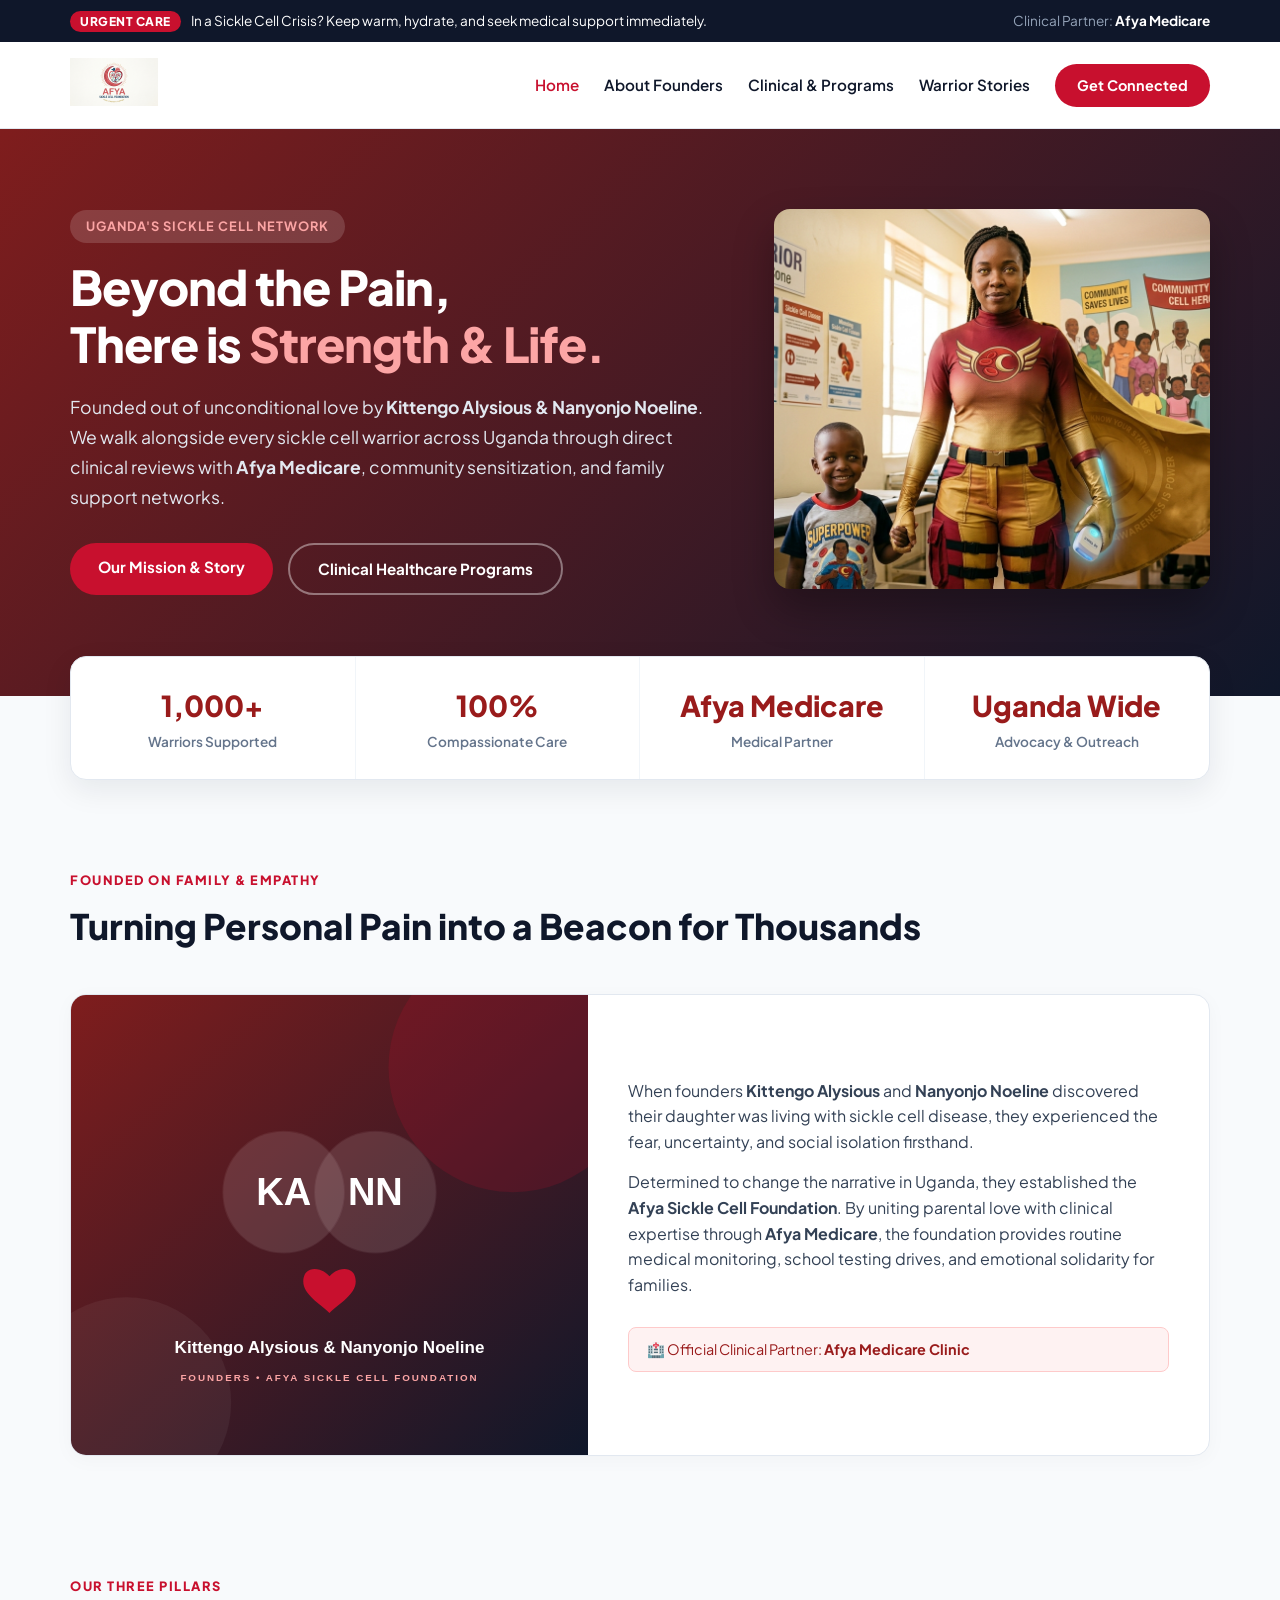
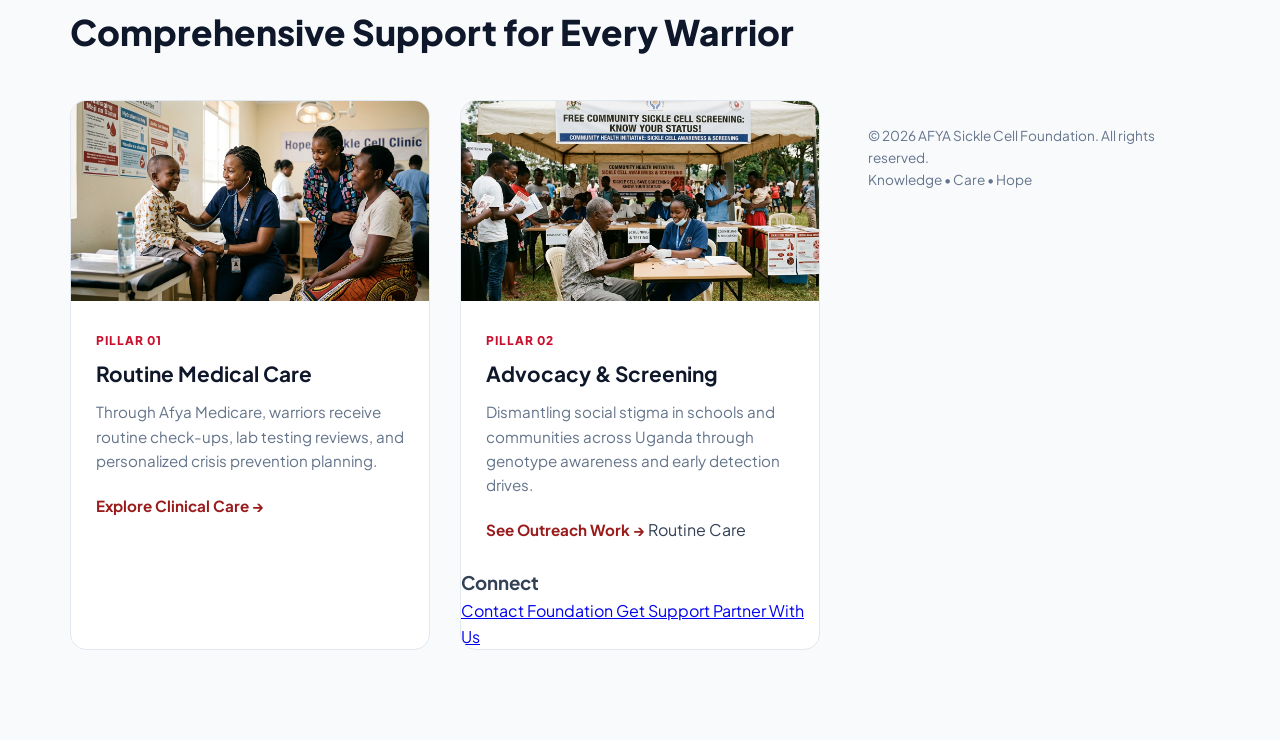
==== index.html @ 61df075f "Place images in areas without images (6ac68d25bc453249ffeb4763)" ====
<!DOCTYPE html>
<html lang="en">
<head>
    <meta charset="UTF-8">
    <meta name="viewport" content="width=device-width, initial-scale=1.0">
    <title>AFYA Sickle Cell Foundation | Hope, Strength & Clinical Care</title>
    
    <!-- Google Fonts -->
    <link rel="preconnect" href="https://fonts.googleapis.com">
    <link rel="preconnect" href="https://fonts.gstatic.com" crossorigin>
    <link href="https://fonts.googleapis.com/css2?family=Plus+Jakarta+Sans:wght@400;500;600;700;800&display=swap" rel="stylesheet">
    
    <style>
        /* ==========================================
           RESET & CORE STYLES
           ========================================== */
        *, *::before, *::after {
            margin: 0;
            padding: 0;
            box-sizing: border-box;
        }

        :root {
            --primary-red: #C8102E;
            --dark-red: #991B1B;
            --accent-light: #FEF2F2;
            --navy-dark: #0F172A;
            --slate-text: #334155;
            --slate-muted: #64748B;
            --bg-light: #F8FAFC;
            --border-color: #E2E8F0;
            --font-main: 'Plus Jakarta Sans', -apple-system, sans-serif;
        }

        body {
            font-family: var(--font-main);
            color: var(--slate-text);
            background-color: var(--bg-light);
            line-height: 1.6;
        }

        .container {
            width: 90%;
            max-width: 1140px;
            margin: 0 auto;
        }

        .text-center { text-align: center; }

        /* ==========================================
           TOP EMERGENCY BAR
           ========================================== */
        .top-bar {
            background-color: var(--navy-dark);
            color: #FFFFFF;
            padding: 10px 0;
            font-size: 0.85rem;
        }

        .top-bar-flex {
            display: flex;
            justify-content: space-between;
            align-items: center;
            flex-wrap: wrap;
            gap: 10px;
        }

        .emergency-badge {
            background-color: var(--primary-red);
            color: #FFFFFF;
            padding: 3px 10px;
            border-radius: 20px;
            font-weight: 800;
            font-size: 0.75rem;
            margin-right: 8px;
            letter-spacing: 0.5px;
        }

        .top-bar-partner {
            color: #94A3B8;
        }

        .top-bar-partner strong {
            color: #FFFFFF;
        }

        /* ==========================================
           HEADER NAVIGATION
           ========================================== */
        .site-header {
            background: #FFFFFF;
            border-bottom: 1px solid var(--border-color);
            padding: 16px 0;
            position: sticky;
            top: 0;
            z-index: 1000;
        }

        .header-flex {
            display: flex;
            justify-content: space-between;
            align-items: center;
        }

        .logo-img {
            max-height: 48px;
            width: auto;
        }

        .main-nav {
            display: flex;
            align-items: center;
            gap: 25px;
        }

        .nav-item {
            text-decoration: none;
            color: var(--navy-dark);
            font-weight: 600;
            font-size: 0.95rem;
            transition: color 0.2s ease;
        }

        .nav-item:hover, .nav-item.active {
            color: var(--primary-red);
        }

        .btn-nav {
            background: var(--primary-red);
            color: #FFFFFF !important;
            padding: 10px 22px;
            border-radius: 25px;
            text-decoration: none;
            font-weight: 700;
            font-size: 0.9rem;
            transition: transform 0.2s ease, background 0.2s ease;
        }

        .btn-nav:hover {
            background: var(--dark-red);
            transform: translateY(-2px);
        }

        /* ==========================================
           HERO SECTION
           ========================================== */
        .hero-section {
            background: linear-gradient(135deg, #7F1D1D 0%, #0F172A 100%);
            color: #FFFFFF;
            padding: 80px 0 100px;
        }

        .hero-grid {
            display: grid;
            grid-template-columns: 1.2fr 0.8fr;
            gap: 50px;
            align-items: center;
        }

        .hero-tag {
            display: inline-block;
            background: rgba(255, 255, 255, 0.15);
            color: #FCA5A5;
            padding: 6px 16px;
            border-radius: 20px;
            font-size: 0.8rem;
            font-weight: 700;
            letter-spacing: 1px;
            text-transform: uppercase;
            margin-bottom: 15px;
        }

        .hero-content h1 {
            font-size: 3rem;
            font-weight: 800;
            line-height: 1.2;
            margin-bottom: 20px;
            letter-spacing: -1px;
        }

        .hero-content h1 span {
            color: #FCA5A5;
        }

        .hero-lead {
            font-size: 1.1rem;
            color: #E2E8F0;
            margin-bottom: 30px;
            line-height: 1.7;
        }

        .hero-actions {
            display: flex;
            gap: 15px;
            flex-wrap: wrap;
        }

        .hero-img {
            width: 100%;
            border-radius: 16px;
            box-shadow: 0 20px 40px rgba(0,0,0,0.3);
            object-fit: cover;
            height: 380px;
            background-color: var(--navy-dark);
        }

        /* BUTTONS */
        .btn {
            padding: 12px 28px;
            border-radius: 30px;
            font-weight: 700;
            font-size: 0.95rem;
            text-decoration: none;
            display: inline-block;
            transition: all 0.2s ease;
        }

        .btn-primary {
            background-color: var(--primary-red);
            color: #FFFFFF;
        }

        .btn-primary:hover {
            background-color: var(--dark-red);
            transform: translateY(-2px);
        }

        .btn-outline-light {
            border: 2px solid rgba(255,255,255,0.4);
            color: #FFFFFF;
        }

        .btn-outline-light:hover {
            background: rgba(255,255,255,0.1);
            border-color: #FFFFFF;
        }

        /* ==========================================
           STATS SECTION
           ========================================== */
        .stats-section {
            margin-top: -40px;
            position: relative;
            z-index: 10;
        }

        .stats-grid {
            display: grid;
            grid-template-columns: repeat(auto-fit, minmax(220px, 1fr));
            background: #FFFFFF;
            border-radius: 16px;
            box-shadow: 0 10px 30px rgba(15, 23, 42, 0.08);
            border: 1px solid var(--border-color);
            overflow: hidden;
        }

        .stat-card {
            padding: 25px 20px;
            text-align: center;
            border-right: 1px solid #F1F5F9;
        }

        .stat-card:last-child {
            border-right: none;
        }

        .stat-number {
            display: block;
            font-size: 1.8rem;
            font-weight: 800;
            color: var(--dark-red);
        }

        .stat-label {
            font-size: 0.85rem;
            color: var(--slate-muted);
            font-weight: 600;
        }

        /* ==========================================
           FOUNDERS SECTION
           ========================================== */
        .founders-section {
            padding: 90px 0 60px;
        }

        .sub-tag {
            color: var(--primary-red);
            font-size: 0.8rem;
            font-weight: 800;
            letter-spacing: 1.5px;
            text-transform: uppercase;
            display: block;
            margin-bottom: 8px;
        }

        .section-title-wrap h2 {
            font-size: 2.2rem;
            color: var(--navy-dark);
            font-weight: 800;
            margin-bottom: 40px;
        }

        .founders-card {
            background-color: #FFFFFF;
            border: 1px solid var(--border-color);
            border-radius: 16px;
            display: grid;
            grid-template-columns: 1fr 1.2fr;
            overflow: hidden;
            box-shadow: 0 4px 20px rgba(0,0,0,0.03);
        }

        .founders-img {
            width: 100%;
            height: 100%;
            object-fit: cover;
            min-height: 300px;
            background-color: #E2E8F0;
        }

        .founders-text-wrap {
            padding: 40px;
            display: flex;
            flex-direction: column;
            justify-content: center;
        }

        .founders-text-wrap p {
            margin-bottom: 15px;
            color: var(--slate-text);
            font-size: 1rem;
        }

        .clinical-partner-pill {
            margin-top: 15px;
            background-color: var(--accent-light);
            border: 1px solid #FECACA;
            color: var(--dark-red);
            padding: 10px 18px;
            border-radius: 8px;
            font-size: 0.9rem;
            display: inline-block;
        }

        /* ==========================================
           PILLARS SECTION
           ========================================== */
        .pillars-section {
            padding: 60px 0 90px;
        }

        .pillars-grid {
            display: grid;
            grid-template-columns: repeat(auto-fit, minmax(280px, 1fr));
            gap: 30px;
        }

        .pillar-card {
            background: #FFFFFF;
            border: 1px solid var(--border-color);
            border-radius: 16px;
            overflow: hidden;
            transition: transform 0.2s ease, box-shadow 0.2s ease;
        }

        .pillar-card:hover {
            transform: translateY(-5px);
            box-shadow: 0 12px 30px rgba(0,0,0,0.08);
        }

        .card-img-container {
            height: 200px;
            overflow: hidden;
            background-color: #E2E8F0;
        }

        .card-img {
            width: 100%;
            height: 100%;
            object-fit: cover;
        }

        .card-body {
            padding: 25px;
        }

        .pillar-num {
            font-size: 0.75rem;
            font-weight: 800;
            color: var(--primary-red);
            letter-spacing: 1px;
        }

        .card-body h3 {
            font-size: 1.3rem;
            color: var(--navy-dark);
            margin: 5px 0 10px;
        }

        .card-body p {
            color: var(--slate-muted);
            font-size: 0.95rem;
            margin-bottom: 20px;
        }

        .card-link {
            color: var(--dark-red);
            font-weight: 700;
            text-decoration: none;
            font-size: 0.95rem;
        }

        /* ==========================================
           QUOTE BANNER
           ========================================== */
        .quote-banner-section {
            padding-bottom: 80px;
        }

        .quote-card {
            background: var(--navy-dark);
            color: #FFFFFF;
            padding: 50px 40px;
            border-radius: 16px;
            text-align: center;
        }

        .quote-card h2 {
            font-size: 1.8rem;
            font-weight: 700;
            line-height: 1.4;
            max-width: 800px;
            margin: 0 auto 15px;
        }

        .quote-card p {
            color: #FCA5A5;
            font-weight: 600;
        }

        /* ==========================================
           FOOTER
           ========================================== */
        .site-footer {
            background-color: #0B1120;
            color: #94A3B8;
            padding: 60px 0 30px;
        }

        .footer-grid {
            display: grid;
            grid-template-columns: 2fr 1fr 1fr;
            gap: 40px;
            padding-bottom: 40px;
            border-bottom: 1px solid #1E293B;
        }

        .footer-logo {
            max-height: 45px;
            margin-bottom: 15px;
        }

        .footer-brand h3 {
            color: #FFFFFF;
            font-size: 1.1rem;
            margin-bottom: 10px;
        }

        .footer-brand p {
            font-size: 0.9rem;
            line-height: 1.6;
        }

        .footer-col h4 {
            color: #FFFFFF;
            font-size: 1rem;
            margin-bottom: 15px;
        }

        .footer-links {
            list-style: none;
        }

        .footer-links li {
            margin-bottom: 10px;
        }

        .footer-links a {
            color: #94A3B8;
            text-decoration: none;
            font-size: 0.9rem;
            transition: color 0.2s ease;
        }

        .footer-links a:hover {
            color: #FFFFFF;
        }

        .partner-desc {
            font-size: 0.9rem;
            line-height: 1.6;
        }

        .footer-bottom {
            padding-top: 25px;
            font-size: 0.85rem;
            color: #64748B;
        }

        /* RESPONSIVE BREAKPOINTS */
        @media (max-width: 900px) {
            .hero-grid, .founders-card, .footer-grid {
                grid-template-columns: 1fr;
            }
            .hero-content h1 {
                font-size: 2.2rem;
            }
        }
    </style>
</head>
<body>

    <!-- Emergency Top Bar -->
    <div class="top-bar">
        <div class="container top-bar-flex">
            <div class="emergency-info">
                <span class="emergency-badge">URGENT CARE</span>
                <span>In a Sickle Cell Crisis? Keep warm, hydrate, and seek medical support immediately.</span>
            </div>
            <div class="top-bar-partner">
                <span>Clinical Partner: <strong>Afya Medicare</strong></span>
            </div>
        </div>
    </div>

    <!-- Navigation Header -->
    <header class="site-header">
        <div class="container header-flex">
            <a href="index.html" class="brand-logo">
                <img src="assets/logo.png" alt="AFYA Sickle Cell Foundation Logo" class="logo-img">
            </a>
            
            <nav class="main-nav">
                <a href="index.html" class="nav-item active">Home</a>
                <a href="about.html" class="nav-item">About Founders</a>
                <a href="programs.html" class="nav-item">Clinical & Programs</a>
                <a href="stories.html" class="nav-item">Warrior Stories</a>
                <a href="contact.html" class="btn-nav">Get Connected</a>
            </nav>
        </div>
    </header>

    <!-- Hero Section -->
    <section class="hero-section">
        <div class="container hero-grid">
            <div class="hero-content">
                <span class="hero-tag">Uganda's Sickle Cell Network</span>
                <h1>Beyond the Pain,<br>There is <span>Strength & Life.</span></h1>
                <p class="hero-lead">
                    Founded out of unconditional love by <strong>Kittengo Alysious & Nanyonjo Noeline</strong>. We walk alongside every sickle cell warrior across Uganda through direct clinical reviews with <strong>Afya Medicare</strong>, community sensitization, and family support networks.
                </p>
                <div class="hero-actions">
                    <a href="about.html" class="btn btn-primary">Our Mission & Story</a>
                    <a href="programs.html" class="btn btn-outline-light">Clinical Healthcare Programs</a>
                </div>
            </div>
            <div class="hero-media">
                <img src="assets/hero-warrior.jpg" alt="Sickle Cell Warrior" class="hero-img">
            </div>
        </div>
    </section>

    <!-- Key Metrics Strip -->
    <section class="stats-section">
        <div class="container">
            <div class="stats-grid">
                <div class="stat-card">
                    <span class="stat-number">1,000+</span>
                    <span class="stat-label">Warriors Supported</span>
                </div>
                <div class="stat-card">
                    <span class="stat-number">100%</span>
                    <span class="stat-label">Compassionate Care</span>
                </div>
                <div class="stat-card">
                    <span class="stat-number">Afya Medicare</span>
                    <span class="stat-label">Medical Partner</span>
                </div>
                <div class="stat-card">
                    <span class="stat-number">Uganda Wide</span>
                    <span class="stat-label">Advocacy & Outreach</span>
                </div>
            </div>
        </div>
    </section>

    <!-- Founders & Healthcare Section -->
    <section class="founders-section">
        <div class="container">
            <div class="section-title-wrap">
                <span class="sub-tag">FOUNDED ON FAMILY & EMPATHY</span>
                <h2>Turning Personal Pain into a Beacon for Thousands</h2>
            </div>

            <div class="founders-card">
                <div class="founders-img-wrap">
                    <img src="assets/founders-placeholder.svg" alt="Kittengo Alysious and Nanyonjo Noeline" class="founders-img">
                </div>
                <div class="founders-text-wrap">
                    <p>When founders <strong>Kittengo Alysious</strong> and <strong>Nanyonjo Noeline</strong> discovered their daughter was living with sickle cell disease, they experienced the fear, uncertainty, and social isolation firsthand.</p>
                    <p>Determined to change the narrative in Uganda, they established the <strong>Afya Sickle Cell Foundation</strong>. By uniting parental love with clinical expertise through <strong>Afya Medicare</strong>, the foundation provides routine medical monitoring, school testing drives, and emotional solidarity for families.</p>
                    <div class="clinical-partner-pill">
                        🏥 Official Clinical Partner: <strong>Afya Medicare Clinic</strong>
                    </div>
                </div>
            </div>
        </div>
    </section>

    <!-- Three Pillars Section -->
    <section class="pillars-section">
        <div class="container">
            <div class="section-title-wrap">
                <span class="sub-tag">OUR THREE PILLARS</span>
                <h2>Comprehensive Support for Every Warrior</h2>
            </div>

            <div class="pillars-grid">
                <!-- Pillar 01 -->
                <div class="pillar-card">
                    <div class="card-img-container">
                        <img src="assets/clinical-care.jpg" alt="Clinical Consultations" class="card-img">
                    </div>
                    <div class="card-body">
                        <span class="pillar-num">PILLAR 01</span>
                        <h3>Routine Medical Care</h3>
                        <p>Through Afya Medicare, warriors receive routine check-ups, lab testing reviews, and personalized crisis prevention planning.</p>
                        <a href="programs.html" class="card-link">Explore Clinical Care &rarr;</a>
                    </div>
                </div>

                <!-- Pillar 02 -->
                <div class="pillar-card">
                    <div class="card-img-container">
                        <img src="assets/community-outreach.jpg" alt="Community Screening" class="card-img">
                    </div>
                    <div class="card-body">
                        <span class="pillar-num">PILLAR 02</span>
                        <h3>Advocacy & Screening</h3>
                        <p>Dismantling social stigma in schools and communities across Uganda through genotype awareness and early detection drives.</p>
                        <a href="programs.html" class="card-link">See Outreach Work &rarr;</a>
                    </dhref="education/routine-care.html">
                Routine Care
            </a>

        </div>


        <div class="footer-column">

            <h3>Connect</h3>

            <a href="contact.html">
                Contact Foundation
            </a>

            <a href="contact.html">
                Get Support
            </a>

            <a href="contact.html">
                Partner With Us
            </a>

        </div>

    </div>


    <div class="container footer-bottom">

        <p>
            © 2026 AFYA Sickle Cell Foundation.
            All rights reserved.
        </p>

        <p>
            Knowledge • Care • Hope
        </p>

    </div>

</footer>


<!-- Main JavaScript -->
<script src="js/main.js"></script>

</body>
      </html>
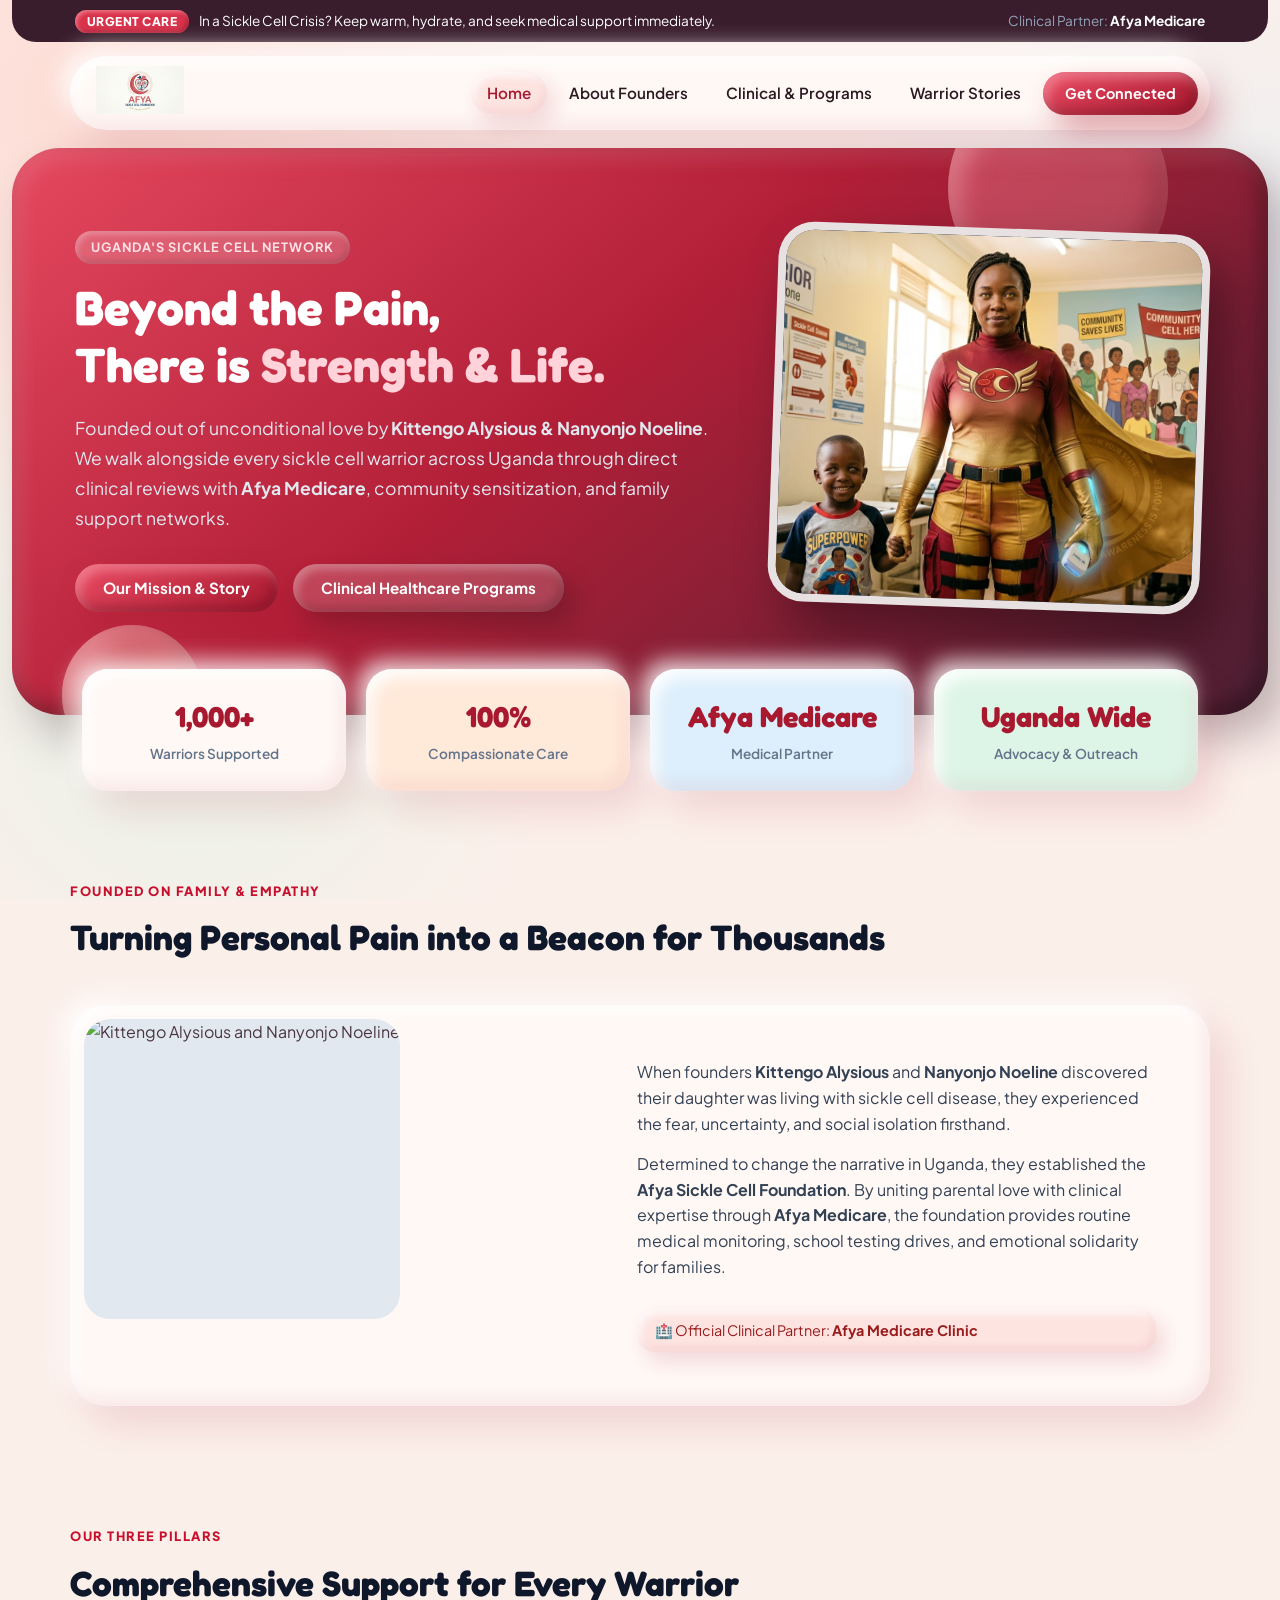
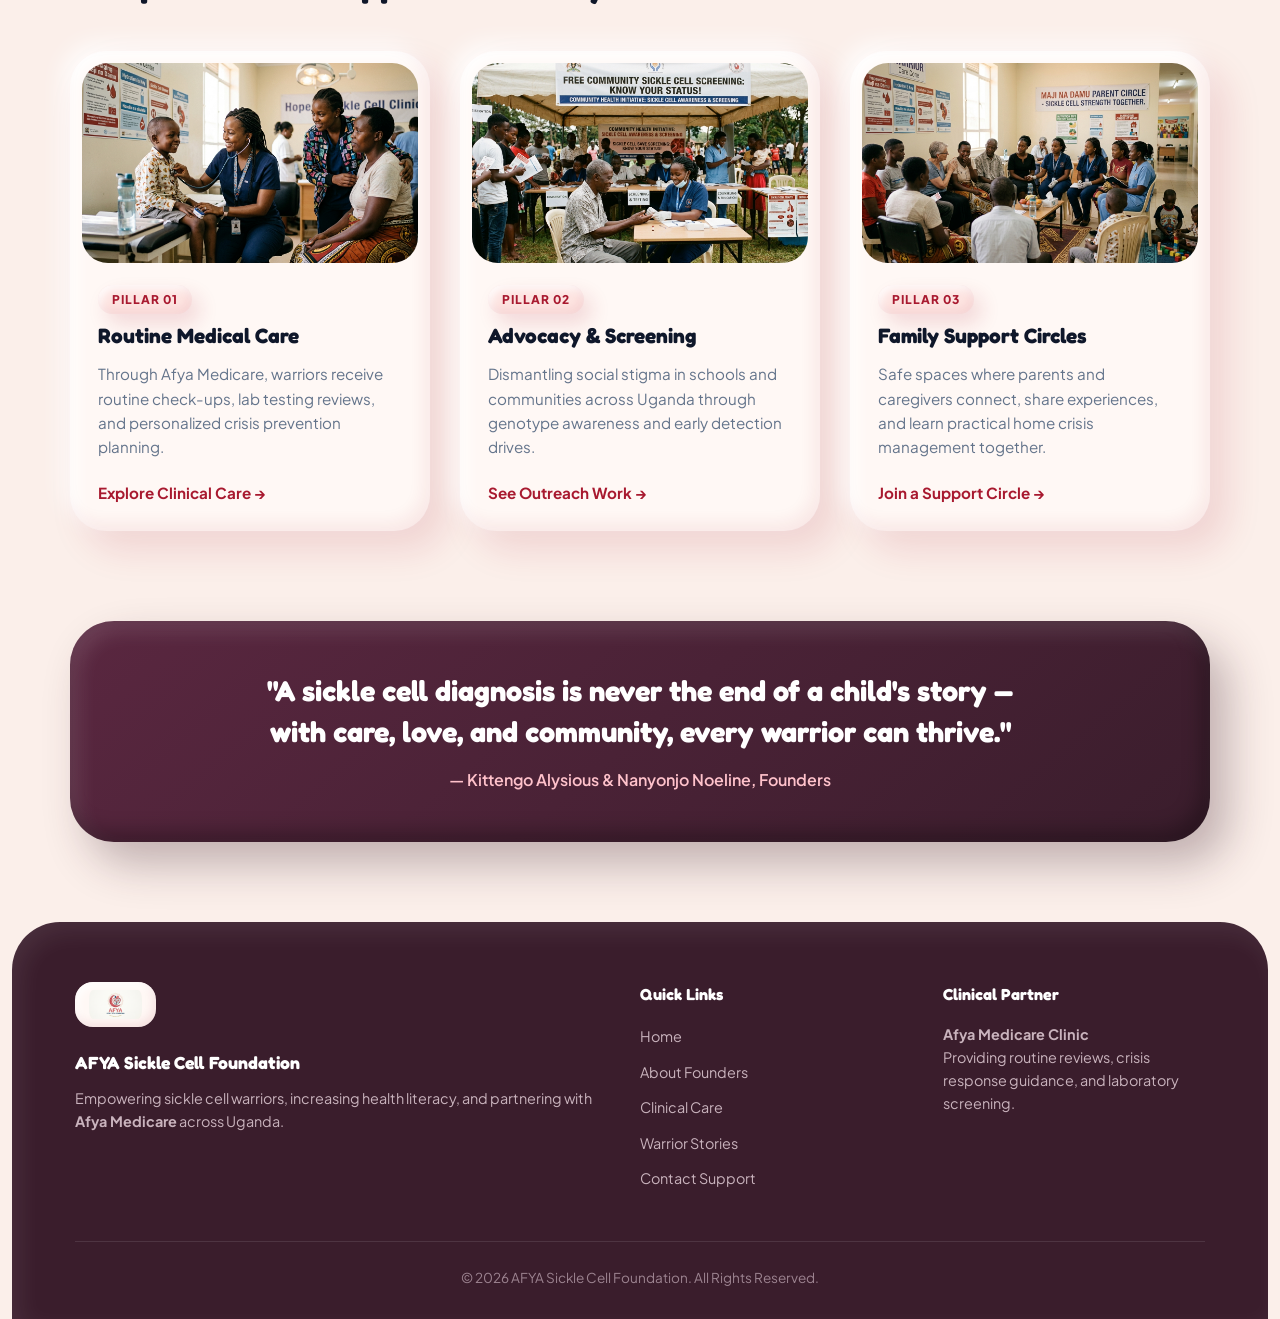
==== commit fd9d7f07: "Improve website UI to clamorohism (6ac68af5cebb1c11c4004fa7)" ====
--- a/index.html
+++ b/index.html
@@ -8,7 +8,7 @@
     <!-- Google Fonts -->
     <link rel="preconnect" href="https://fonts.googleapis.com">
     <link rel="preconnect" href="https://fonts.gstatic.com" crossorigin>
-    <link href="https://fonts.googleapis.com/css2?family=Plus+Jakarta+Sans:wght@400;500;600;700;800&display=swap" rel="stylesheet">
+    <link href="https://fonts.googleapis.com/css2?family=Fredoka:wght@500;600;700&family=Plus+Jakarta+Sans:wght@400;500;600;700;800&display=swap" rel="stylesheet">
     
     <style>
         /* ==========================================
@@ -518,6 +518,7 @@
             }
         }
     </style>
+    <link rel="stylesheet" href="clay.css">
 </head>
 <body>
 
@@ -605,7 +606,7 @@
 
             <div class="founders-card">
                 <div class="founders-img-wrap">
-                    <img src="assets/founders-placeholder.svg" alt="Kittengo Alysious and Nanyonjo Noeline" class="founders-img">
+                    <img src="assets/founders.jpg" alt="Kittengo Alysious and Nanyonjo Noeline" class="founders-img">
                 </div>
                 <div class="founders-text-wrap">
                     <p>When founders <strong>Kittengo Alysious</strong> and <strong>Nanyonjo Noeline</strong> discovered their daughter was living with sickle cell disease, they experienced the fear, uncertainty, and social isolation firsthand.</p>
@@ -650,52 +651,64 @@
                         <h3>Advocacy & Screening</h3>
                         <p>Dismantling social stigma in schools and communities across Uganda through genotype awareness and early detection drives.</p>
                         <a href="programs.html" class="card-link">See Outreach Work &rarr;</a>
-                    </dhref="education/routine-care.html">
-                Routine Care
-            </a>
-
+                    </div>
+                </div>
+
+                <!-- Pillar 03 -->
+                <div class="pillar-card">
+                    <div class="card-img-container">
+                        <img src="assets/parent-circle.jpg" alt="Parent Support Circle" class="card-img">
+                    </div>
+                    <div class="card-body">
+                        <span class="pillar-num">PILLAR 03</span>
+                        <h3>Family Support Circles</h3>
+                        <p>Safe spaces where parents and caregivers connect, share experiences, and learn practical home crisis management together.</p>
+                        <a href="programs.html" class="card-link">Join a Support Circle &rarr;</a>
+                    </div>
+                </div>
+            </div>
         </div>
-
-
-        <div class="footer-column">
-
-            <h3>Connect</h3>
-
-            <a href="contact.html">
-                Contact Foundation
-            </a>
-
-            <a href="contact.html">
-                Get Support
-            </a>
-
-            <a href="contact.html">
-                Partner With Us
-            </a>
-
+    </section>
+
+    <!-- Quote Banner -->
+    <section class="quote-banner-section">
+        <div class="container">
+            <div class="quote-card">
+                <h2>"A sickle cell diagnosis is never the end of a child's story — with care, love, and community, every warrior can thrive."</h2>
+                <p>— Kittengo Alysious & Nanyonjo Noeline, Founders</p>
+            </div>
         </div>
-
-    </div>
-
-
-    <div class="container footer-bottom">
-
-        <p>
-            © 2026 AFYA Sickle Cell Foundation.
-            All rights reserved.
-        </p>
-
-        <p>
-            Knowledge • Care • Hope
-        </p>
-
-    </div>
-
-</footer>
-
-
-<!-- Main JavaScript -->
-<script src="js/main.js"></script>
+    </section>
+
+    <!-- Footer -->
+    <footer class="site-footer">
+        <div class="container">
+            <div class="footer-grid">
+                <div class="footer-brand">
+                    <img src="assets/logo.png" alt="AFYA Logo" class="footer-logo">
+                    <h3>AFYA Sickle Cell Foundation</h3>
+                    <p>Empowering sickle cell warriors, increasing health literacy, and partnering with <strong>Afya Medicare</strong> across Uganda.</p>
+                </div>
+                <div class="footer-col">
+                    <h4>Quick Links</h4>
+                    <ul class="footer-links">
+                        <li><a href="index.html">Home</a></li>
+                        <li><a href="about.html">About Founders</a></li>
+                        <li><a href="programs.html">Clinical Care</a></li>
+                        <li><a href="stories.html">Warrior Stories</a></li>
+                        <li><a href="contact.html">Contact Support</a></li>
+                    </ul>
+                </div>
+                <div class="footer-col">
+                    <h4>Clinical Partner</h4>
+                    <p class="partner-desc"><strong>Afya Medicare Clinic</strong><br>Providing routine reviews, crisis response guidance, and laboratory screening.</p>
+                </div>
+            </div>
+            <div class="footer-bottom text-center">
+                <p>&copy; 2026 AFYA Sickle Cell Foundation. All Rights Reserved.</p>
+            </div>
+        </div>
+    </footer>
 
 </body>
-      </html>
+</html>
--- a/clay.css
+++ b/clay.css
@@ -0,0 +1,529 @@
+/* ==========================================
+   CLAYMORPHISM THEME
+   Soft, puffy, tactile surfaces layered over each page's base styles.
+   Loaded after the inline <style> block on every page.
+   ========================================== */
+:root {
+    --clay-bg: #FBEFEA;
+    --clay-surface: #FFF8F5;
+    --clay-surface-pink: #FDE4E1;
+    --clay-surface-peach: #FFE9D9;
+    --clay-surface-mint: #DDF5E6;
+    --clay-surface-sky: #DDEFFC;
+    --clay-red: #D9324B;
+    --clay-red-deep: #A8192F;
+    --clay-plum: #3A1D2C;
+    --clay-ink: #2B1A22;
+    --font-display: 'Fredoka', 'Plus Jakarta Sans', sans-serif;
+
+    --radius-lg: 36px;
+    --radius-md: 26px;
+    --radius-sm: 18px;
+
+    /* Light clay: outer drop shadow + inner highlight/shade for the puffy look */
+    --clay-shadow:
+        16px 18px 36px rgba(168, 25, 47, 0.13),
+        -8px -8px 22px rgba(255, 255, 255, 0.85),
+        inset -6px -8px 16px rgba(168, 25, 47, 0.07),
+        inset 6px 8px 16px rgba(255, 255, 255, 0.95);
+    --clay-shadow-hover:
+        22px 26px 48px rgba(168, 25, 47, 0.18),
+        -10px -10px 26px rgba(255, 255, 255, 0.9),
+        inset -6px -8px 16px rgba(168, 25, 47, 0.08),
+        inset 6px 8px 16px rgba(255, 255, 255, 0.95);
+    --clay-shadow-sm:
+        8px 10px 20px rgba(168, 25, 47, 0.14),
+        inset -3px -4px 8px rgba(168, 25, 47, 0.08),
+        inset 3px 4px 8px rgba(255, 255, 255, 0.9);
+
+    /* Coloured clay (red / dark slabs) */
+    --clay-shadow-red:
+        12px 16px 30px rgba(168, 25, 47, 0.35),
+        inset -5px -6px 12px rgba(90, 8, 22, 0.35),
+        inset 5px 6px 12px rgba(255, 170, 180, 0.55);
+    --clay-shadow-dark:
+        18px 22px 44px rgba(58, 29, 44, 0.3),
+        inset -8px -10px 20px rgba(0, 0, 0, 0.3),
+        inset 8px 10px 20px rgba(255, 255, 255, 0.12);
+
+    /* Pressed-in clay for inputs */
+    --clay-inset:
+        inset 6px 6px 12px rgba(168, 25, 47, 0.1),
+        inset -6px -6px 12px rgba(255, 255, 255, 0.95);
+}
+
+body {
+    background-color: var(--clay-bg);
+    background-image:
+        radial-gradient(circle at 8% 12%, rgba(255, 205, 195, 0.55) 0, transparent 32%),
+        radial-gradient(circle at 92% 38%, rgba(221, 239, 252, 0.7) 0, transparent 30%),
+        radial-gradient(circle at 15% 78%, rgba(221, 245, 230, 0.6) 0, transparent 28%);
+    background-attachment: fixed;
+    color: #4A3640;
+}
+
+h1, h2, h3, h4,
+.stat-number {
+    font-family: var(--font-display);
+    letter-spacing: 0 !important;
+}
+
+/* ==========================================
+   TOP BAR
+   ========================================== */
+.top-bar {
+    background: var(--clay-plum);
+    border-radius: 0 0 24px 24px;
+    margin: 0 12px;
+}
+
+.emergency-badge {
+    background: var(--clay-red);
+    box-shadow: inset 2px 2px 4px rgba(255, 170, 180, 0.6), inset -2px -2px 4px rgba(90, 8, 22, 0.4);
+    padding: 4px 12px;
+}
+
+/* ==========================================
+   HEADER — floating clay pill
+   ========================================== */
+.site-header {
+    background: transparent;
+    border-bottom: none;
+    padding: 14px 0;
+}
+
+.site-header .header-flex {
+    background: var(--clay-surface);
+    border-radius: 999px;
+    padding: 10px 12px 10px 26px;
+    box-shadow: var(--clay-shadow);
+    gap: 16px;
+}
+
+.main-nav {
+    gap: 6px;
+    flex-wrap: wrap;
+    justify-content: flex-end;
+}
+
+.nav-item {
+    color: var(--clay-ink);
+    padding: 9px 16px;
+    border-radius: 999px;
+    transition: background 0.2s ease, box-shadow 0.2s ease, color 0.2s ease;
+}
+
+.nav-item:hover,
+.nav-item.active {
+    color: var(--clay-red-deep);
+    background: var(--clay-surface-pink);
+    box-shadow: var(--clay-shadow-sm);
+}
+
+/* ==========================================
+   BUTTONS — puffy clay pills
+   ========================================== */
+.btn,
+.btn-nav,
+.btn-callout,
+.btn-submit,
+.whatsapp-btn {
+    border-radius: 999px !important;
+    border: none !important;
+    font-weight: 700;
+    transition: transform 0.2s ease, box-shadow 0.2s ease, filter 0.2s ease;
+}
+
+.btn-primary,
+.btn-nav,
+.btn-callout,
+.btn-submit {
+    background: linear-gradient(145deg, #E84A62, var(--clay-red-deep)) !important;
+    color: #FFFFFF !important;
+    box-shadow: var(--clay-shadow-red);
+}
+
+.whatsapp-btn {
+    background: linear-gradient(145deg, #3BD678, #17A34A) !important;
+    box-shadow:
+        10px 14px 26px rgba(23, 163, 74, 0.3),
+        inset -5px -6px 12px rgba(5, 80, 35, 0.3),
+        inset 5px 6px 12px rgba(190, 255, 215, 0.6);
+}
+
+.btn-outline-light {
+    background: rgba(255, 255, 255, 0.16);
+    color: #FFFFFF;
+    box-shadow:
+        10px 14px 26px rgba(0, 0, 0, 0.2),
+        inset -4px -5px 10px rgba(0, 0, 0, 0.18),
+        inset 4px 5px 10px rgba(255, 255, 255, 0.3);
+}
+
+.btn:hover,
+.btn-nav:hover,
+.btn-callout:hover,
+.btn-submit:hover,
+.whatsapp-btn:hover {
+    transform: translateY(-3px) scale(1.02);
+    filter: brightness(1.05);
+    opacity: 1;
+}
+
+.btn:active,
+.btn-nav:active,
+.btn-callout:active,
+.btn-submit:active,
+.whatsapp-btn:active {
+    transform: translateY(1px) scale(0.98);
+    box-shadow:
+        inset 6px 6px 12px rgba(0, 0, 0, 0.25),
+        inset -4px -4px 10px rgba(255, 255, 255, 0.2);
+}
+
+/* ==========================================
+   HEROES — rounded clay slabs
+   ========================================== */
+.hero-section,
+.page-hero {
+    background: linear-gradient(140deg, #E5485F 0%, #B11F37 45%, #4A1F33 100%);
+    margin: 4px 12px 0;
+    border-radius: 48px;
+    position: relative;
+    overflow: hidden;
+    box-shadow: var(--clay-shadow-dark);
+}
+
+/* Decorative clay blobs */
+.hero-section::before,
+.hero-section::after,
+.page-hero::before,
+.page-hero::after {
+    content: "";
+    position: absolute;
+    border-radius: 50%;
+    pointer-events: none;
+    box-shadow:
+        inset -10px -14px 26px rgba(90, 8, 22, 0.35),
+        inset 10px 14px 26px rgba(255, 190, 200, 0.5);
+}
+
+.hero-section::before,
+.page-hero::before {
+    width: 220px;
+    height: 220px;
+    top: -70px;
+    right: 8%;
+    background: rgba(255, 140, 155, 0.35);
+}
+
+.hero-section::after,
+.page-hero::after {
+    width: 140px;
+    height: 140px;
+    bottom: -50px;
+    left: 4%;
+    background: rgba(255, 200, 170, 0.28);
+}
+
+.hero-section > .container,
+.page-hero > .container {
+    position: relative;
+    z-index: 1;
+}
+
+.hero-tag {
+    background: rgba(255, 255, 255, 0.18);
+    color: #FFE1E5;
+    box-shadow: inset 2px 3px 6px rgba(255, 255, 255, 0.3), inset -2px -3px 6px rgba(0, 0, 0, 0.15);
+}
+
+.hero-content h1 span {
+    color: #FFD3D9;
+}
+
+.hero-img {
+    border-radius: var(--radius-lg);
+    border: 8px solid rgba(255, 248, 245, 0.9);
+    box-shadow:
+        20px 26px 50px rgba(0, 0, 0, 0.35),
+        inset 0 0 0 1px rgba(255, 255, 255, 0.4);
+    transform: rotate(2deg);
+    transition: transform 0.4s ease;
+}
+
+.hero-img:hover {
+    transform: rotate(0deg) scale(1.02);
+}
+
+/* ==========================================
+   STATS — individual clay tiles
+   ========================================== */
+.stats-section {
+    margin-top: -46px;
+}
+
+.stats-grid {
+    background: transparent;
+    border: none;
+    box-shadow: none;
+    overflow: visible;
+    gap: 20px;
+    padding: 0 12px;
+}
+
+.stat-card {
+    background: var(--clay-surface);
+    border-right: none;
+    border-radius: var(--radius-md);
+    box-shadow: var(--clay-shadow);
+}
+
+.stat-card:nth-child(2) { background: var(--clay-surface-peach); }
+.stat-card:nth-child(3) { background: var(--clay-surface-sky); }
+.stat-card:nth-child(4) { background: var(--clay-surface-mint); }
+
+.stat-number {
+    color: var(--clay-red-deep);
+    font-weight: 700;
+}
+
+/* ==========================================
+   CARDS — shared clay surface
+   ========================================== */
+.founders-card,
+.pillar-card,
+.hero-story-card,
+.program-card,
+.story-card,
+.contact-card,
+.location-box,
+.form-box {
+    background: var(--clay-surface) !important;
+    border: none !important;
+    border-radius: var(--radius-lg) !important;
+    box-shadow: var(--clay-shadow) !important;
+    transition: transform 0.3s ease, box-shadow 0.3s ease;
+}
+
+.pillar-card:hover,
+.program-card:hover,
+.story-card:hover,
+.contact-card:hover {
+    transform: translateY(-6px);
+    box-shadow: var(--clay-shadow-hover) !important;
+}
+
+/* Inset image "windows" inside cards */
+.founders-card,
+.hero-story-card,
+.program-card,
+.story-card {
+    padding: 14px;
+    gap: 14px;
+}
+
+.founders-img,
+.founders-img-wrap,
+.hero-story-img-wrap,
+.hero-story-img,
+.program-img-wrap,
+.program-img,
+.story-img-wrap,
+.story-img {
+    border-radius: 26px;
+    overflow: hidden;
+}
+
+.pillar-card {
+    padding: 12px;
+}
+
+.card-img-container {
+    border-radius: 26px;
+}
+
+.card-body {
+    padding: 22px 16px 14px;
+}
+
+.pillar-num,
+.pillar-badge {
+    display: inline-block;
+    background: var(--clay-surface-pink);
+    color: var(--clay-red-deep);
+    padding: 5px 14px;
+    border-radius: 999px;
+    box-shadow: var(--clay-shadow-sm);
+}
+
+.card-link,
+.contact-link {
+    color: var(--clay-red-deep);
+    transition: color 0.2s ease;
+}
+
+.card-link:hover,
+.contact-link:hover {
+    color: var(--clay-red);
+}
+
+/* Pills, badges, quotes */
+.clinical-partner-pill,
+.partner-pill,
+.hours-badge {
+    background: var(--clay-surface-pink) !important;
+    border: none !important;
+    border-radius: var(--radius-sm) !important;
+    box-shadow: var(--clay-shadow-sm);
+}
+
+.quote-box,
+.warrior-quote {
+    background: var(--clay-surface-pink) !important;
+    border-left: none !important;
+    border-radius: var(--radius-md) !important;
+    padding: 20px 24px !important;
+    box-shadow: var(--clay-shadow-sm);
+}
+
+.age-badge,
+.warrior-tag {
+    background: var(--clay-plum) !important;
+    border-radius: 999px !important;
+    box-shadow:
+        8px 10px 20px rgba(0, 0, 0, 0.25),
+        inset -3px -4px 8px rgba(0, 0, 0, 0.3),
+        inset 3px 4px 8px rgba(255, 255, 255, 0.18) !important;
+}
+
+.warrior-location {
+    border-bottom: 2px dashed #F6C9CF;
+}
+
+.feature-list li::before {
+    border-radius: 50%;
+}
+
+/* Contact icon bubbles */
+.icon-circle {
+    width: 72px;
+    height: 72px;
+    box-shadow: var(--clay-shadow-sm);
+}
+
+.icon-red { background: var(--clay-surface-pink); }
+.icon-green { background: var(--clay-surface-mint); }
+.icon-blue { background: var(--clay-surface-sky); }
+
+/* ==========================================
+   DARK CLAY BANNERS
+   ========================================== */
+.quote-card,
+.share-banner,
+.clinical-callout {
+    background: linear-gradient(140deg, #5A2740 0%, var(--clay-plum) 100%) !important;
+    border-radius: 44px !important;
+    border: none !important;
+    box-shadow: var(--clay-shadow-dark) !important;
+}
+
+.quote-card p {
+    color: #FFC2CB;
+}
+
+/* ==========================================
+   FORMS — pressed-in clay
+   ========================================== */
+.form-control {
+    background: var(--clay-bg) !important;
+    border: none !important;
+    border-radius: var(--radius-sm) !important;
+    box-shadow: var(--clay-inset);
+    padding: 14px 18px;
+    transition: box-shadow 0.2s ease;
+}
+
+.form-control:focus {
+    outline: none;
+    box-shadow:
+        var(--clay-inset),
+        0 0 0 3px rgba(217, 50, 75, 0.25) !important;
+}
+
+.map-wrapper,
+.map-wrapper iframe {
+    border: none !important;
+    border-radius: var(--radius-md) !important;
+    overflow: hidden;
+}
+
+.map-wrapper {
+    box-shadow: var(--clay-shadow-sm);
+}
+
+/* ==========================================
+   FOOTER
+   ========================================== */
+.site-footer {
+    background: var(--clay-plum);
+    border-radius: 48px 48px 0 0;
+    margin: 0 12px;
+    box-shadow: inset 8px 10px 24px rgba(255, 255, 255, 0.08);
+    color: #C9B3BD;
+}
+
+.footer-grid {
+    border-bottom: 1px solid rgba(255, 255, 255, 0.1);
+}
+
+.footer-logo {
+    background: var(--clay-surface);
+    padding: 8px 14px;
+    border-radius: var(--radius-sm);
+    box-shadow:
+        inset -3px -4px 8px rgba(168, 25, 47, 0.1),
+        inset 3px 4px 8px rgba(255, 255, 255, 0.9);
+}
+
+.footer-links a {
+    color: #C9B3BD;
+}
+
+.footer-links a:hover {
+    color: #FFFFFF;
+}
+
+.footer-bottom {
+    color: #9C8390;
+}
+
+/* ==========================================
+   RESPONSIVE
+   ========================================== */
+@media (max-width: 900px) {
+    .site-header .header-flex {
+        flex-direction: column;
+        border-radius: var(--radius-md);
+        padding: 14px;
+    }
+
+    .main-nav {
+        justify-content: center;
+    }
+
+    .hero-section,
+    .page-hero {
+        border-radius: 36px;
+    }
+
+    .hero-img {
+        transform: none;
+    }
+}
+
+@media (prefers-reduced-motion: reduce) {
+    *, *::before, *::after {
+        transition: none !important;
+    }
+}
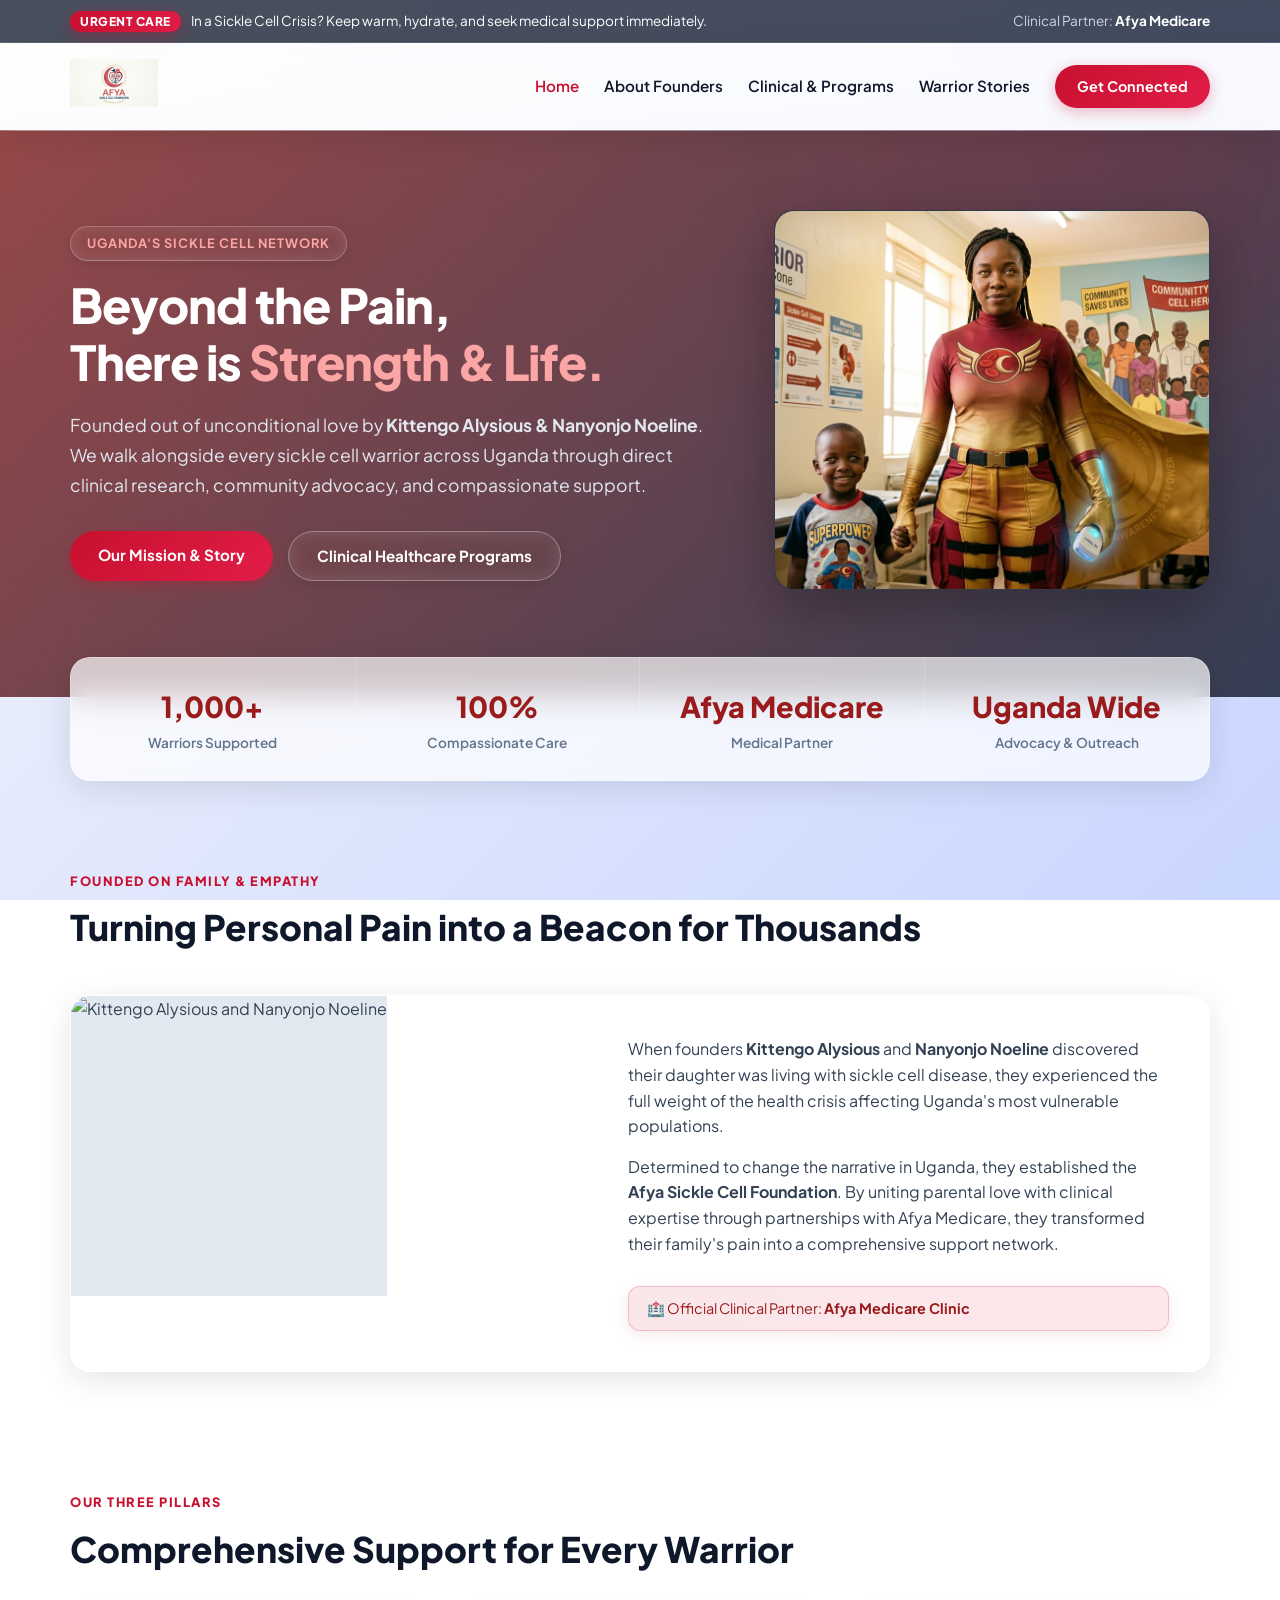
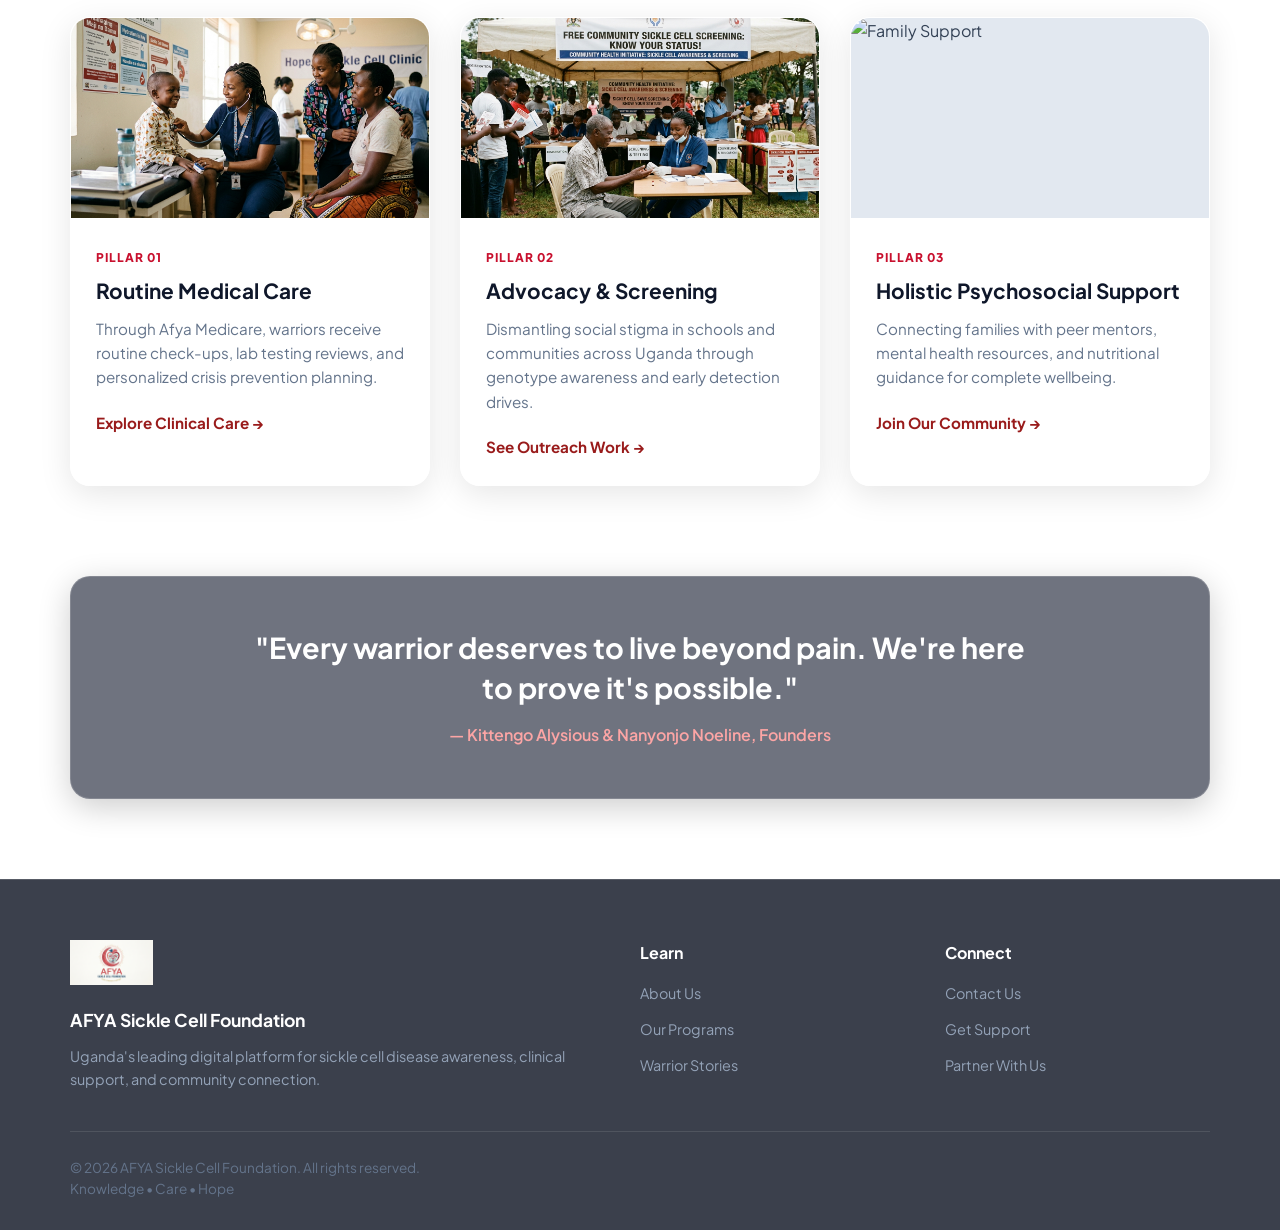
==== commit 90bb05a0: "Transform UI to glassmorphism design with frosted glass effects and modern aesthetics" ====
--- a/index.html
+++ b/index.html
@@ -8,7 +8,7 @@
     <!-- Google Fonts -->
     <link rel="preconnect" href="https://fonts.googleapis.com">
     <link rel="preconnect" href="https://fonts.gstatic.com" crossorigin>
-    <link href="https://fonts.googleapis.com/css2?family=Fredoka:wght@500;600;700&family=Plus+Jakarta+Sans:wght@400;500;600;700;800&display=swap" rel="stylesheet">
+    <link href="https://fonts.googleapis.com/css2?family=Plus+Jakarta+Sans:wght@400;500;600;700;800&display=swap" rel="stylesheet">
     
     <style>
         /* ==========================================
@@ -30,13 +30,18 @@
             --bg-light: #F8FAFC;
             --border-color: #E2E8F0;
             --font-main: 'Plus Jakarta Sans', -apple-system, sans-serif;
+            --glass-bg: rgba(255, 255, 255, 0.7);
+            --glass-bg-dark: rgba(15, 23, 42, 0.6);
+            --glass-border: rgba(255, 255, 255, 0.2);
         }
 
         body {
             font-family: var(--font-main);
             color: var(--slate-text);
-            background-color: var(--bg-light);
+            background: linear-gradient(135deg, #f5f7fa 0%, #c9d6ff 100%);
+            background-attachment: fixed;
             line-height: 1.6;
+            min-height: 100vh;
         }
 
         .container {
@@ -48,10 +53,13 @@
         .text-center { text-align: center; }
 
         /* ==========================================
-           TOP EMERGENCY BAR
+           TOP EMERGENCY BAR - GLASSMORPHIC
            ========================================== */
         .top-bar {
-            background-color: var(--navy-dark);
+            background: rgba(15, 23, 42, 0.75);
+            backdrop-filter: blur(10px);
+            -webkit-backdrop-filter: blur(10px);
+            border-bottom: 1px solid rgba(255, 255, 255, 0.15);
             color: #FFFFFF;
             padding: 10px 0;
             font-size: 0.85rem;
@@ -66,7 +74,7 @@
         }
 
         .emergency-badge {
-            background-color: var(--primary-red);
+            background: linear-gradient(135deg, var(--primary-red), #E11D48);
             color: #FFFFFF;
             padding: 3px 10px;
             border-radius: 20px;
@@ -74,10 +82,11 @@
             font-size: 0.75rem;
             margin-right: 8px;
             letter-spacing: 0.5px;
+            box-shadow: 0 4px 15px rgba(200, 16, 46, 0.4);
         }
 
         .top-bar-partner {
-            color: #94A3B8;
+            color: #CBD5E1;
         }
 
         .top-bar-partner strong {
@@ -85,15 +94,18 @@
         }
 
         /* ==========================================
-           HEADER NAVIGATION
+           HEADER NAVIGATION - GLASSMORPHIC
            ========================================== */
         .site-header {
-            background: #FFFFFF;
-            border-bottom: 1px solid var(--border-color);
+            background: rgba(255, 255, 255, 0.8);
+            backdrop-filter: blur(15px);
+            -webkit-backdrop-filter: blur(15px);
+            border-bottom: 1px solid rgba(255, 255, 255, 0.3);
             padding: 16px 0;
             position: sticky;
             top: 0;
             z-index: 1000;
+            box-shadow: 0 8px 32px rgba(0, 0, 0, 0.1);
         }
 
         .header-flex {
@@ -118,36 +130,69 @@
             color: var(--navy-dark);
             font-weight: 600;
             font-size: 0.95rem;
-            transition: color 0.2s ease;
+            transition: all 0.3s ease;
+            position: relative;
         }
 
         .nav-item:hover, .nav-item.active {
             color: var(--primary-red);
         }
 
+        .nav-item::after {
+            content: '';
+            position: absolute;
+            bottom: -5px;
+            left: 0;
+            width: 0;
+            height: 2px;
+            background: var(--primary-red);
+            transition: width 0.3s ease;
+        }
+
+        .nav-item:hover::after {
+            width: 100%;
+        }
+
         .btn-nav {
-            background: var(--primary-red);
+            background: linear-gradient(135deg, var(--primary-red), #E11D48);
             color: #FFFFFF !important;
             padding: 10px 22px;
             border-radius: 25px;
             text-decoration: none;
             font-weight: 700;
             font-size: 0.9rem;
-            transition: transform 0.2s ease, background 0.2s ease;
+            transition: all 0.3s ease;
+            box-shadow: 0 4px 15px rgba(200, 16, 46, 0.3);
         }
 
         .btn-nav:hover {
-            background: var(--dark-red);
-            transform: translateY(-2px);
+            transform: translateY(-3px);
+            box-shadow: 0 8px 25px rgba(200, 16, 46, 0.5);
         }
 
         /* ==========================================
-           HERO SECTION
+           HERO SECTION - GLASSMORPHIC
            ========================================== */
         .hero-section {
-            background: linear-gradient(135deg, #7F1D1D 0%, #0F172A 100%);
+            background: linear-gradient(135deg, rgba(127, 29, 29, 0.8), rgba(15, 23, 42, 0.8)), 
+                        url('data:image/svg+xml,<svg xmlns="http://www.w3.org/2000/svg" viewBox="0 0 1200 600"><defs><filter id="noise"><feTurbulence type="fractalNoise" baseFrequency="0.9" numOctaves="4" /></filter></defs><rect width="1200" height="600" fill="%23050f1a" filter="url(%23noise)" opacity="0.1"/></svg>');
+            backdrop-filter: blur(8px);
             color: #FFFFFF;
             padding: 80px 0 100px;
+            position: relative;
+            overflow: hidden;
+        }
+
+        .hero-section::before {
+            content: '';
+            position: absolute;
+            top: -50%;
+            right: -10%;
+            width: 600px;
+            height: 600px;
+            background: radial-gradient(circle, rgba(200, 16, 46, 0.1), transparent);
+            border-radius: 50%;
+            filter: blur(40px);
         }
 
         .hero-grid {
@@ -155,19 +200,24 @@
             grid-template-columns: 1.2fr 0.8fr;
             gap: 50px;
             align-items: center;
+            position: relative;
+            z-index: 1;
         }
 
         .hero-tag {
             display: inline-block;
             background: rgba(255, 255, 255, 0.15);
+            backdrop-filter: blur(10px);
             color: #FCA5A5;
             padding: 6px 16px;
             border-radius: 20px;
+            border: 1px solid rgba(255, 255, 255, 0.2);
             font-size: 0.8rem;
             font-weight: 700;
             letter-spacing: 1px;
             text-transform: uppercase;
             margin-bottom: 15px;
+            box-shadow: 0 4px 15px rgba(0, 0, 0, 0.1);
         }
 
         .hero-content h1 {
@@ -197,11 +247,13 @@
 
         .hero-img {
             width: 100%;
-            border-radius: 16px;
-            box-shadow: 0 20px 40px rgba(0,0,0,0.3);
+            border-radius: 20px;
+            box-shadow: 0 20px 60px rgba(0, 0, 0, 0.3);
             object-fit: cover;
             height: 380px;
             background-color: var(--navy-dark);
+            border: 1px solid rgba(255, 255, 255, 0.15);
+            backdrop-filter: blur(10px);
         }
 
         /* BUTTONS */
@@ -212,31 +264,39 @@
             font-size: 0.95rem;
             text-decoration: none;
             display: inline-block;
-            transition: all 0.2s ease;
+            transition: all 0.3s ease;
+            border: none;
+            cursor: pointer;
         }
 
         .btn-primary {
-            background-color: var(--primary-red);
-            color: #FFFFFF;
+            background: linear-gradient(135deg, var(--primary-red), #E11D48);
+            color: #FFFFFF;
+            box-shadow: 0 4px 15px rgba(200, 16, 46, 0.3);
         }
 
         .btn-primary:hover {
-            background-color: var(--dark-red);
-            transform: translateY(-2px);
+            transform: translateY(-3px);
+            box-shadow: 0 8px 25px rgba(200, 16, 46, 0.5);
         }
 
         .btn-outline-light {
-            border: 2px solid rgba(255,255,255,0.4);
-            color: #FFFFFF;
+            background: rgba(255, 255, 255, 0.15);
+            backdrop-filter: blur(10px);
+            border: 1px solid rgba(255, 255, 255, 0.3);
+            color: #FFFFFF;
+            box-shadow: 0 4px 15px rgba(0, 0, 0, 0.1);
         }
 
         .btn-outline-light:hover {
-            background: rgba(255,255,255,0.1);
+            background: rgba(255, 255, 255, 0.25);
             border-color: #FFFFFF;
+            box-shadow: 0 8px 25px rgba(255, 255, 255, 0.2);
+            transform: translateY(-3px);
         }
 
         /* ==========================================
-           STATS SECTION
+           STATS SECTION - GLASSMORPHIC
            ========================================== */
         .stats-section {
             margin-top: -40px;
@@ -247,17 +307,25 @@
         .stats-grid {
             display: grid;
             grid-template-columns: repeat(auto-fit, minmax(220px, 1fr));
-            background: #FFFFFF;
-            border-radius: 16px;
-            box-shadow: 0 10px 30px rgba(15, 23, 42, 0.08);
-            border: 1px solid var(--border-color);
+            background: rgba(255, 255, 255, 0.7);
+            backdrop-filter: blur(15px);
+            -webkit-backdrop-filter: blur(15px);
+            border-radius: 20px;
+            box-shadow: 0 8px 32px rgba(0, 0, 0, 0.1);
+            border: 1px solid rgba(255, 255, 255, 0.3);
             overflow: hidden;
         }
 
         .stat-card {
             padding: 25px 20px;
             text-align: center;
-            border-right: 1px solid #F1F5F9;
+            border-right: 1px solid rgba(255, 255, 255, 0.2);
+            transition: all 0.3s ease;
+        }
+
+        .stat-card:hover {
+            background: rgba(255, 255, 255, 0.4);
+            transform: translateY(-5px);
         }
 
         .stat-card:last-child {
@@ -278,7 +346,7 @@
         }
 
         /* ==========================================
-           FOUNDERS SECTION
+           FOUNDERS SECTION - GLASSMORPHIC
            ========================================== */
         .founders-section {
             padding: 90px 0 60px;
@@ -302,13 +370,21 @@
         }
 
         .founders-card {
-            background-color: #FFFFFF;
-            border: 1px solid var(--border-color);
-            border-radius: 16px;
+            background: rgba(255, 255, 255, 0.7);
+            backdrop-filter: blur(15px);
+            -webkit-backdrop-filter: blur(15px);
+            border: 1px solid rgba(255, 255, 255, 0.3);
+            border-radius: 20px;
             display: grid;
             grid-template-columns: 1fr 1.2fr;
             overflow: hidden;
-            box-shadow: 0 4px 20px rgba(0,0,0,0.03);
+            box-shadow: 0 8px 32px rgba(0, 0, 0, 0.1);
+            transition: all 0.3s ease;
+        }
+
+        .founders-card:hover {
+            transform: translateY(-5px);
+            box-shadow: 0 12px 40px rgba(0, 0, 0, 0.15);
         }
 
         .founders-img {
@@ -334,17 +410,19 @@
 
         .clinical-partner-pill {
             margin-top: 15px;
-            background-color: var(--accent-light);
-            border: 1px solid #FECACA;
+            background: linear-gradient(135deg, rgba(200, 16, 46, 0.1), rgba(233, 29, 72, 0.1));
+            backdrop-filter: blur(10px);
+            border: 1px solid rgba(200, 16, 46, 0.2);
             color: var(--dark-red);
             padding: 10px 18px;
-            border-radius: 8px;
+            border-radius: 12px;
             font-size: 0.9rem;
             display: inline-block;
+            box-shadow: 0 4px 15px rgba(200, 16, 46, 0.1);
         }
 
         /* ==========================================
-           PILLARS SECTION
+           PILLARS SECTION - GLASSMORPHIC
            ========================================== */
         .pillars-section {
             padding: 60px 0 90px;
@@ -357,16 +435,20 @@
         }
 
         .pillar-card {
-            background: #FFFFFF;
-            border: 1px solid var(--border-color);
-            border-radius: 16px;
+            background: rgba(255, 255, 255, 0.7);
+            backdrop-filter: blur(15px);
+            -webkit-backdrop-filter: blur(15px);
+            border: 1px solid rgba(255, 255, 255, 0.3);
+            border-radius: 20px;
             overflow: hidden;
-            transition: transform 0.2s ease, box-shadow 0.2s ease;
+            transition: all 0.3s ease;
+            box-shadow: 0 8px 32px rgba(0, 0, 0, 0.1);
         }
 
         .pillar-card:hover {
-            transform: translateY(-5px);
-            box-shadow: 0 12px 30px rgba(0,0,0,0.08);
+            transform: translateY(-8px);
+            box-shadow: 0 12px 40px rgba(0, 0, 0, 0.15);
+            border-color: rgba(200, 16, 46, 0.2);
         }
 
         .card-img-container {
@@ -379,6 +461,11 @@
             width: 100%;
             height: 100%;
             object-fit: cover;
+            transition: transform 0.3s ease;
+        }
+
+        .pillar-card:hover .card-img {
+            transform: scale(1.05);
         }
 
         .card-body {
@@ -409,21 +496,38 @@
             font-weight: 700;
             text-decoration: none;
             font-size: 0.95rem;
+            transition: all 0.3s ease;
+            display: inline-block;
+        }
+
+        .card-link:hover {
+            transform: translateX(5px);
         }
 
         /* ==========================================
-           QUOTE BANNER
+           QUOTE BANNER - GLASSMORPHIC
            ========================================== */
         .quote-banner-section {
             padding-bottom: 80px;
         }
 
         .quote-card {
-            background: var(--navy-dark);
+            background: rgba(15, 23, 42, 0.6);
+            backdrop-filter: blur(15px);
+            -webkit-backdrop-filter: blur(15px);
+            border: 1px solid rgba(255, 255, 255, 0.15);
             color: #FFFFFF;
             padding: 50px 40px;
-            border-radius: 16px;
+            border-radius: 20px;
             text-align: center;
+            box-shadow: 0 8px 32px rgba(0, 0, 0, 0.2);
+            transition: all 0.3s ease;
+        }
+
+        .quote-card:hover {
+            transform: translateY(-5px);
+            box-shadow: 0 12px 40px rgba(0, 0, 0, 0.3);
+            border-color: rgba(200, 16, 46, 0.3);
         }
 
         .quote-card h2 {
@@ -440,10 +544,13 @@
         }
 
         /* ==========================================
-           FOOTER
+           FOOTER - GLASSMORPHIC
            ========================================== */
         .site-footer {
-            background-color: #0B1120;
+            background: rgba(11, 17, 32, 0.8);
+            backdrop-filter: blur(15px);
+            -webkit-backdrop-filter: blur(15px);
+            border-top: 1px solid rgba(255, 255, 255, 0.15);
             color: #94A3B8;
             padding: 60px 0 30px;
         }
@@ -453,7 +560,7 @@
             grid-template-columns: 2fr 1fr 1fr;
             gap: 40px;
             padding-bottom: 40px;
-            border-bottom: 1px solid #1E293B;
+            border-bottom: 1px solid rgba(255, 255, 255, 0.1);
         }
 
         .footer-logo {
@@ -490,11 +597,12 @@
             color: #94A3B8;
             text-decoration: none;
             font-size: 0.9rem;
-            transition: color 0.2s ease;
+            transition: all 0.3s ease;
         }
 
         .footer-links a:hover {
             color: #FFFFFF;
+            transform: translateX(3px);
         }
 
         .partner-desc {
@@ -516,9 +624,16 @@
             .hero-content h1 {
                 font-size: 2.2rem;
             }
+            .pillars-grid {
+                grid-template-columns: 1fr;
+            }
+        }
+
+        /* Smooth scrolling */
+        html {
+            scroll-behavior: smooth;
         }
     </style>
-    <link rel="stylesheet" href="clay.css">
 </head>
 <body>
 
@@ -559,7 +674,7 @@
                 <span class="hero-tag">Uganda's Sickle Cell Network</span>
                 <h1>Beyond the Pain,<br>There is <span>Strength & Life.</span></h1>
                 <p class="hero-lead">
-                    Founded out of unconditional love by <strong>Kittengo Alysious & Nanyonjo Noeline</strong>. We walk alongside every sickle cell warrior across Uganda through direct clinical reviews with <strong>Afya Medicare</strong>, community sensitization, and family support networks.
+                    Founded out of unconditional love by <strong>Kittengo Alysious & Nanyonjo Noeline</strong>. We walk alongside every sickle cell warrior across Uganda through direct clinical research, community advocacy, and compassionate support.
                 </p>
                 <div class="hero-actions">
                     <a href="about.html" class="btn btn-primary">Our Mission & Story</a>
@@ -609,8 +724,8 @@
                     <img src="assets/founders.jpg" alt="Kittengo Alysious and Nanyonjo Noeline" class="founders-img">
                 </div>
                 <div class="founders-text-wrap">
-                    <p>When founders <strong>Kittengo Alysious</strong> and <strong>Nanyonjo Noeline</strong> discovered their daughter was living with sickle cell disease, they experienced the fear, uncertainty, and social isolation firsthand.</p>
-                    <p>Determined to change the narrative in Uganda, they established the <strong>Afya Sickle Cell Foundation</strong>. By uniting parental love with clinical expertise through <strong>Afya Medicare</strong>, the foundation provides routine medical monitoring, school testing drives, and emotional solidarity for families.</p>
+                    <p>When founders <strong>Kittengo Alysious</strong> and <strong>Nanyonjo Noeline</strong> discovered their daughter was living with sickle cell disease, they experienced the full weight of the health crisis affecting Uganda's most vulnerable populations.</p>
+                    <p>Determined to change the narrative in Uganda, they established the <strong>Afya Sickle Cell Foundation</strong>. By uniting parental love with clinical expertise through partnerships with Afya Medicare, they transformed their family's pain into a comprehensive support network.</p>
                     <div class="clinical-partner-pill">
                         🏥 Official Clinical Partner: <strong>Afya Medicare Clinic</strong>
                     </div>
@@ -657,13 +772,13 @@
                 <!-- Pillar 03 -->
                 <div class="pillar-card">
                     <div class="card-img-container">
-                        <img src="assets/parent-circle.jpg" alt="Parent Support Circle" class="card-img">
+                        <img src="assets/support-network.jpg" alt="Family Support" class="card-img">
                     </div>
                     <div class="card-body">
                         <span class="pillar-num">PILLAR 03</span>
-                        <h3>Family Support Circles</h3>
-                        <p>Safe spaces where parents and caregivers connect, share experiences, and learn practical home crisis management together.</p>
-                        <a href="programs.html" class="card-link">Join a Support Circle &rarr;</a>
+                        <h3>Holistic Psychosocial Support</h3>
+                        <p>Connecting families with peer mentors, mental health resources, and nutritional guidance for complete wellbeing.</p>
+                        <a href="programs.html" class="card-link">Join Our Community &rarr;</a>
                     </div>
                 </div>
             </div>
@@ -674,7 +789,7 @@
     <section class="quote-banner-section">
         <div class="container">
             <div class="quote-card">
-                <h2>"A sickle cell diagnosis is never the end of a child's story — with care, love, and community, every warrior can thrive."</h2>
+                <h2>"Every warrior deserves to live beyond pain. We're here to prove it's possible."</h2>
                 <p>— Kittengo Alysious & Nanyonjo Noeline, Founders</p>
             </div>
         </div>
@@ -685,30 +800,39 @@
         <div class="container">
             <div class="footer-grid">
                 <div class="footer-brand">
-                    <img src="assets/logo.png" alt="AFYA Logo" class="footer-logo">
+                    <img src="assets/logo.png" alt="AFYA Sickle Cell Foundation" class="footer-logo">
                     <h3>AFYA Sickle Cell Foundation</h3>
-                    <p>Empowering sickle cell warriors, increasing health literacy, and partnering with <strong>Afya Medicare</strong> across Uganda.</p>
-                </div>
+                    <p>Uganda's leading digital platform for sickle cell disease awareness, clinical support, and community connection.</p>
+                </div>
+
                 <div class="footer-col">
-                    <h4>Quick Links</h4>
+                    <h4>Learn</h4>
                     <ul class="footer-links">
-                        <li><a href="index.html">Home</a></li>
-                        <li><a href="about.html">About Founders</a></li>
-                        <li><a href="programs.html">Clinical Care</a></li>
+                        <li><a href="about.html">About Us</a></li>
+                        <li><a href="programs.html">Our Programs</a></li>
                         <li><a href="stories.html">Warrior Stories</a></li>
-                        <li><a href="contact.html">Contact Support</a></li>
                     </ul>
                 </div>
+
                 <div class="footer-col">
-                    <h4>Clinical Partner</h4>
-                    <p class="partner-desc"><strong>Afya Medicare Clinic</strong><br>Providing routine reviews, crisis response guidance, and laboratory screening.</p>
-                </div>
-            </div>
-            <div class="footer-bottom text-center">
-                <p>&copy; 2026 AFYA Sickle Cell Foundation. All Rights Reserved.</p>
+                    <h4>Connect</h4>
+                    <ul class="footer-links">
+                        <li><a href="contact.html">Contact Us</a></li>
+                        <li><a href="contact.html">Get Support</a></li>
+                        <li><a href="contact.html">Partner With Us</a></li>
+                    </ul>
+                </div>
+            </div>
+
+            <div class="footer-bottom">
+                <p>© 2026 AFYA Sickle Cell Foundation. All rights reserved.</p>
+                <p>Knowledge • Care • Hope</p>
             </div>
         </div>
     </footer>
 
+    <!-- Main JavaScript -->
+    <script src="js/main.js"></script>
+
 </body>
 </html>
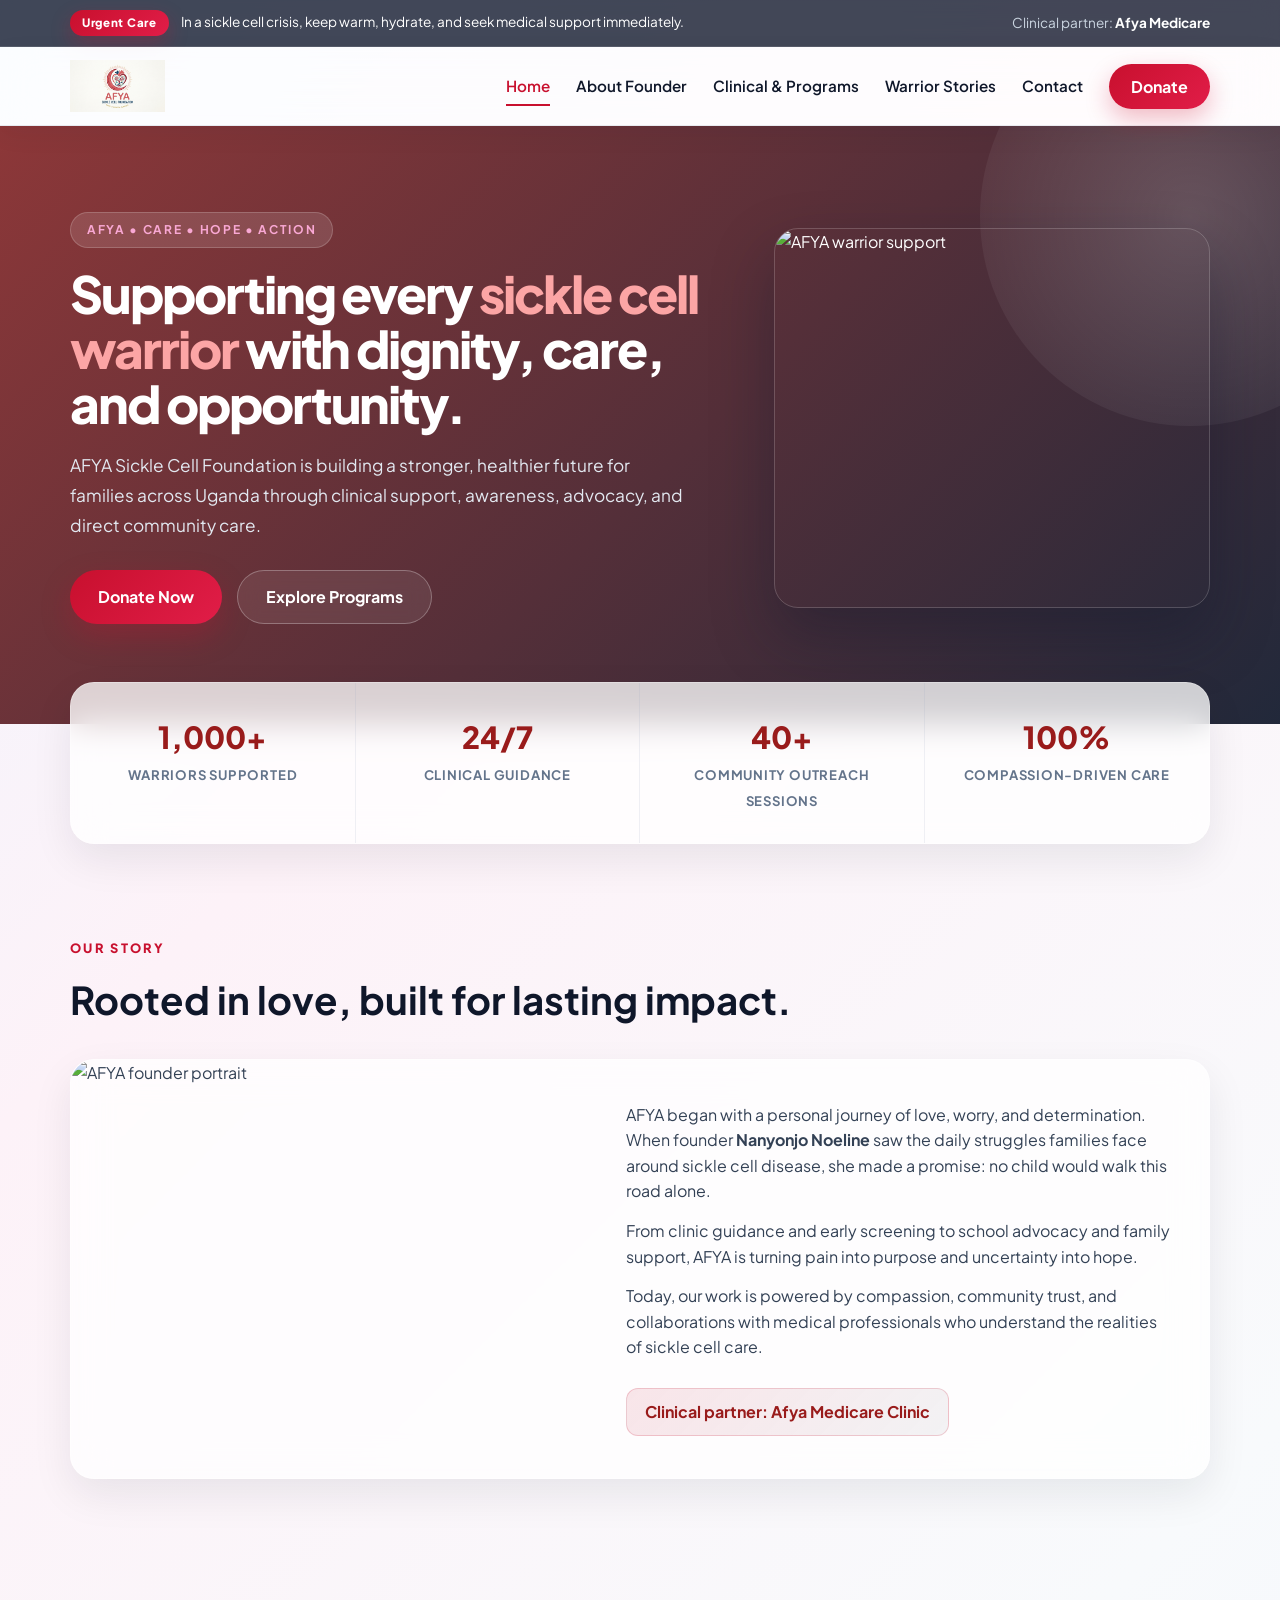
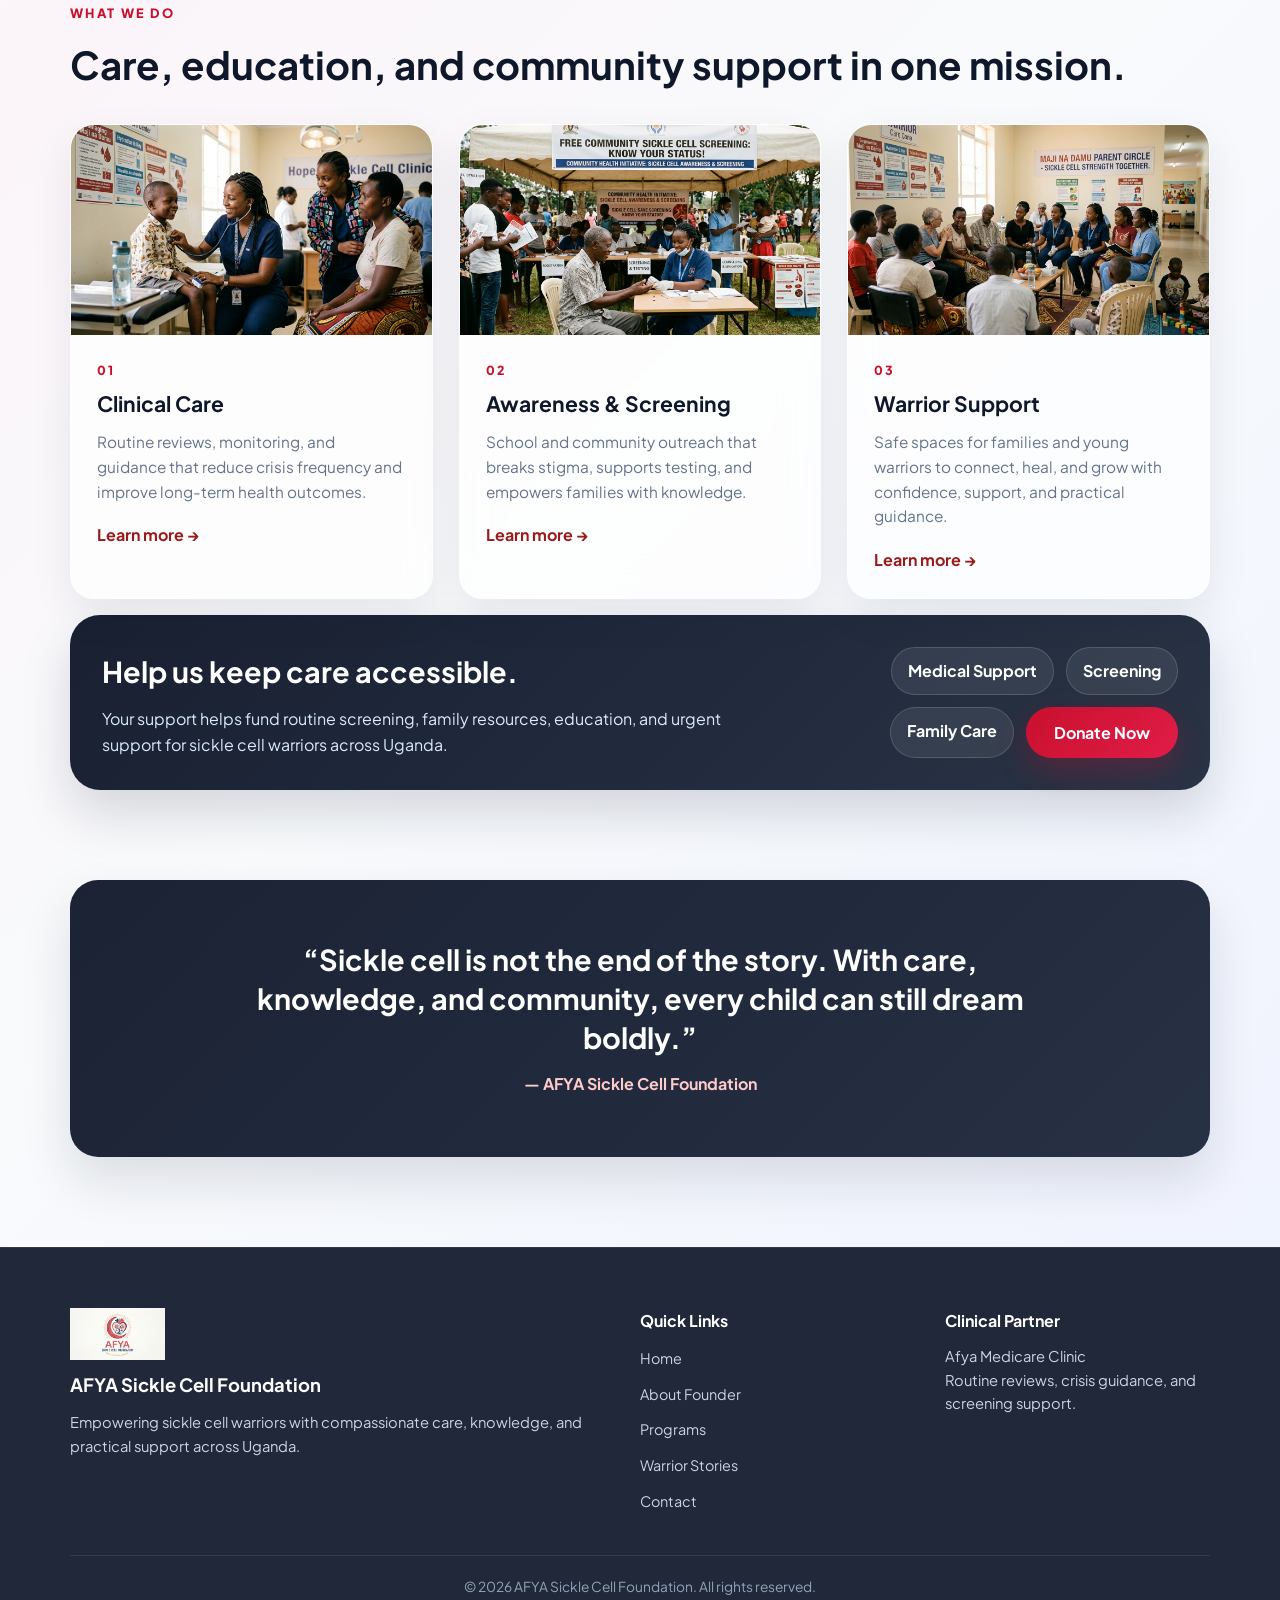
==== commit 442a13ec: "Modernize the AFYA website across homepage, programs, stories, and contact pages with premium stylin" ====
--- a/index.html
+++ b/index.html
@@ -4,690 +4,259 @@
     <meta charset="UTF-8">
     <meta name="viewport" content="width=device-width, initial-scale=1.0">
     <title>AFYA Sickle Cell Foundation | Hope, Strength & Clinical Care</title>
-    
-    <!-- Google Fonts -->
     <link rel="preconnect" href="https://fonts.googleapis.com">
     <link rel="preconnect" href="https://fonts.gstatic.com" crossorigin>
     <link href="https://fonts.googleapis.com/css2?family=Plus+Jakarta+Sans:wght@400;500;600;700;800&display=swap" rel="stylesheet">
-    
     <style>
-        /* ==========================================
-           RESET & CORE STYLES
-           ========================================== */
-        *, *::before, *::after {
-            margin: 0;
-            padding: 0;
-            box-sizing: border-box;
-        }
-
         :root {
             --primary-red: #C8102E;
             --dark-red: #991B1B;
-            --accent-light: #FEF2F2;
+            --soft-red: #FEE2E2;
             --navy-dark: #0F172A;
+            --navy-soft: #1E293B;
             --slate-text: #334155;
             --slate-muted: #64748B;
             --bg-light: #F8FAFC;
-            --border-color: #E2E8F0;
+            --border-color: rgba(148, 163, 184, 0.25);
+            --glass-bg: rgba(255,255,255,0.72);
+            --glass-dark: rgba(15,23,42,0.72);
+            --shadow-soft: 0 16px 40px rgba(15, 23, 42, 0.08);
             --font-main: 'Plus Jakarta Sans', -apple-system, sans-serif;
-            --glass-bg: rgba(255, 255, 255, 0.7);
-            --glass-bg-dark: rgba(15, 23, 42, 0.6);
-            --glass-border: rgba(255, 255, 255, 0.2);
-        }
-
+        }
+
+        * { box-sizing: border-box; margin: 0; padding: 0; }
+        html { scroll-behavior: smooth; }
         body {
             font-family: var(--font-main);
             color: var(--slate-text);
-            background: linear-gradient(135deg, #f5f7fa 0%, #c9d6ff 100%);
-            background-attachment: fixed;
+            background: linear-gradient(135deg, #eff6ff 0%, #fdf2f8 25%, #f8fafc 60%, #eef2ff 100%);
             line-height: 1.6;
-            min-height: 100vh;
-        }
-
-        .container {
-            width: 90%;
-            max-width: 1140px;
-            margin: 0 auto;
-        }
-
-        .text-center { text-align: center; }
-
-        /* ==========================================
-           TOP EMERGENCY BAR - GLASSMORPHIC
-           ========================================== */
+        }
+        a { text-decoration: none; }
+        img { max-width: 100%; display: block; }
+        .container { width: min(1140px, 90%); margin: 0 auto; }
+
         .top-bar {
-            background: rgba(15, 23, 42, 0.75);
-            backdrop-filter: blur(10px);
-            -webkit-backdrop-filter: blur(10px);
-            border-bottom: 1px solid rgba(255, 255, 255, 0.15);
-            color: #FFFFFF;
+            background: rgba(15, 23, 42, 0.78);
+            backdrop-filter: blur(12px);
+            -webkit-backdrop-filter: blur(12px);
+            color: #fff;
             padding: 10px 0;
             font-size: 0.85rem;
-        }
-
+            border-bottom: 1px solid rgba(255,255,255,0.12);
+        }
         .top-bar-flex {
-            display: flex;
-            justify-content: space-between;
-            align-items: center;
-            flex-wrap: wrap;
-            gap: 10px;
-        }
-
+            display: flex; justify-content: space-between; align-items: center; gap: 12px; flex-wrap: wrap;
+        }
         .emergency-badge {
-            background: linear-gradient(135deg, var(--primary-red), #E11D48);
-            color: #FFFFFF;
-            padding: 3px 10px;
-            border-radius: 20px;
-            font-weight: 800;
-            font-size: 0.75rem;
-            margin-right: 8px;
-            letter-spacing: 0.5px;
-            box-shadow: 0 4px 15px rgba(200, 16, 46, 0.4);
-        }
-
-        .top-bar-partner {
-            color: #CBD5E1;
-        }
-
-        .top-bar-partner strong {
-            color: #FFFFFF;
-        }
-
-        /* ==========================================
-           HEADER NAVIGATION - GLASSMORPHIC
-           ========================================== */
+            display: inline-block; background: linear-gradient(135deg, var(--primary-red), #E11D48);
+            color: #fff; padding: 4px 12px; border-radius: 999px; font-weight: 800; font-size: 0.72rem;
+            letter-spacing: 0.06em; margin-right: 10px; box-shadow: 0 8px 20px rgba(200,16,46,.28);
+        }
+        .top-bar-partner { color: #cbd5e1; }
+        .top-bar-partner strong { color: #fff; }
+
         .site-header {
-            background: rgba(255, 255, 255, 0.8);
-            backdrop-filter: blur(15px);
-            -webkit-backdrop-filter: blur(15px);
-            border-bottom: 1px solid rgba(255, 255, 255, 0.3);
-            padding: 16px 0;
-            position: sticky;
-            top: 0;
-            z-index: 1000;
-            box-shadow: 0 8px 32px rgba(0, 0, 0, 0.1);
-        }
-
-        .header-flex {
-            display: flex;
-            justify-content: space-between;
-            align-items: center;
-        }
-
-        .logo-img {
-            max-height: 48px;
-            width: auto;
-        }
-
-        .main-nav {
-            display: flex;
-            align-items: center;
-            gap: 25px;
-        }
-
+            position: sticky; top: 0; z-index: 1000; background: rgba(255,255,255,0.74);
+            backdrop-filter: blur(18px); -webkit-backdrop-filter: blur(18px);
+            border-bottom: 1px solid rgba(148,163,184,0.2); box-shadow: 0 8px 24px rgba(15,23,42,.06);
+        }
+        .header-flex { display:flex; justify-content:space-between; align-items:center; min-height: 78px; }
+        .logo-img { max-height: 52px; width: auto; }
+        .main-nav { display:flex; align-items:center; gap: 26px; }
         .nav-item {
-            text-decoration: none;
-            color: var(--navy-dark);
-            font-weight: 600;
-            font-size: 0.95rem;
-            transition: all 0.3s ease;
-            position: relative;
-        }
-
-        .nav-item:hover, .nav-item.active {
-            color: var(--primary-red);
-        }
-
+            position: relative; color: var(--navy-dark); font-weight: 600; font-size: .95rem; transition: color .2s ease;
+        }
+        .nav-item:hover, .nav-item.active { color: var(--primary-red); }
         .nav-item::after {
-            content: '';
-            position: absolute;
-            bottom: -5px;
-            left: 0;
-            width: 0;
-            height: 2px;
-            background: var(--primary-red);
-            transition: width 0.3s ease;
-        }
-
-        .nav-item:hover::after {
-            width: 100%;
-        }
-
+            content: ''; position: absolute; left: 0; bottom: -7px; width: 0; height: 2px; background: var(--primary-red);
+            transition: width .2s ease;
+        }
+        .nav-item:hover::after, .nav-item.active::after { width: 100%; }
         .btn-nav {
-            background: linear-gradient(135deg, var(--primary-red), #E11D48);
-            color: #FFFFFF !important;
-            padding: 10px 22px;
-            border-radius: 25px;
-            text-decoration: none;
-            font-weight: 700;
-            font-size: 0.9rem;
-            transition: all 0.3s ease;
-            box-shadow: 0 4px 15px rgba(200, 16, 46, 0.3);
-        }
-
-        .btn-nav:hover {
-            transform: translateY(-3px);
-            box-shadow: 0 8px 25px rgba(200, 16, 46, 0.5);
-        }
-
-        /* ==========================================
-           HERO SECTION - GLASSMORPHIC
-           ========================================== */
+            display: inline-flex; align-items:center; justify-content:center; padding: 10px 22px; border-radius: 999px;
+            background: linear-gradient(135deg, var(--primary-red), #E11D48); color: #fff !important; font-weight: 700;
+            box-shadow: 0 10px 24px rgba(200,16,46,.28); transition: transform .2s ease, box-shadow .2s ease;
+        }
+        .btn-nav:hover { transform: translateY(-2px); box-shadow: 0 14px 28px rgba(200,16,46,.35); }
+
         .hero-section {
-            background: linear-gradient(135deg, rgba(127, 29, 29, 0.8), rgba(15, 23, 42, 0.8)), 
-                        url('data:image/svg+xml,<svg xmlns="http://www.w3.org/2000/svg" viewBox="0 0 1200 600"><defs><filter id="noise"><feTurbulence type="fractalNoise" baseFrequency="0.9" numOctaves="4" /></filter></defs><rect width="1200" height="600" fill="%23050f1a" filter="url(%23noise)" opacity="0.1"/></svg>');
-            backdrop-filter: blur(8px);
-            color: #FFFFFF;
-            padding: 80px 0 100px;
-            position: relative;
-            overflow: hidden;
-        }
-
+            position: relative; overflow: hidden; background: linear-gradient(135deg, rgba(127,29,29,.88), rgba(15,23,42,.92));
+            color: #fff; padding: 86px 0 100px;
+        }
         .hero-section::before {
-            content: '';
-            position: absolute;
-            top: -50%;
-            right: -10%;
-            width: 600px;
-            height: 600px;
-            background: radial-gradient(circle, rgba(200, 16, 46, 0.1), transparent);
-            border-radius: 50%;
-            filter: blur(40px);
-        }
-
+            content: ''; position:absolute; right:-120px; top:-120px; width:420px; height:420px; border-radius:50%;
+            background: radial-gradient(circle, rgba(255,255,255,.18), rgba(255,255,255,0));
+        }
         .hero-grid {
-            display: grid;
-            grid-template-columns: 1.2fr 0.8fr;
-            gap: 50px;
-            align-items: center;
-            position: relative;
-            z-index: 1;
-        }
-
+            position: relative; z-index: 1; display:grid; grid-template-columns: 1.2fr .8fr; align-items:center; gap: 50px;
+        }
         .hero-tag {
-            display: inline-block;
-            background: rgba(255, 255, 255, 0.15);
-            backdrop-filter: blur(10px);
-            color: #FCA5A5;
-            padding: 6px 16px;
-            border-radius: 20px;
-            border: 1px solid rgba(255, 255, 255, 0.2);
-            font-size: 0.8rem;
-            font-weight: 700;
-            letter-spacing: 1px;
-            text-transform: uppercase;
-            margin-bottom: 15px;
-            box-shadow: 0 4px 15px rgba(0, 0, 0, 0.1);
-        }
-
+            display:inline-block; margin-bottom: 18px; background: rgba(255,255,255,.12); border: 1px solid rgba(255,255,255,.18);
+            color: #f9a8d4; padding: 7px 16px; border-radius: 999px; letter-spacing: .14em; text-transform: uppercase; font-size: .75rem; font-weight: 700;
+        }
         .hero-content h1 {
-            font-size: 3rem;
-            font-weight: 800;
-            line-height: 1.2;
-            margin-bottom: 20px;
-            letter-spacing: -1px;
-        }
-
-        .hero-content h1 span {
-            color: #FCA5A5;
-        }
-
+            font-size: clamp(2.4rem, 4vw, 4rem); line-height:1.08; letter-spacing:-.04em; margin-bottom: 18px; font-weight: 800;
+        }
+        .hero-content h1 span { color: #fca5a5; }
         .hero-lead {
-            font-size: 1.1rem;
-            color: #E2E8F0;
-            margin-bottom: 30px;
-            line-height: 1.7;
-        }
-
-        .hero-actions {
-            display: flex;
-            gap: 15px;
-            flex-wrap: wrap;
-        }
-
+            font-size: 1.08rem; color: #e2e8f0; line-height: 1.75; margin-bottom: 30px; max-width: 620px;
+        }
+        .hero-actions { display:flex; gap:15px; flex-wrap: wrap; }
+        .btn {
+            display:inline-flex; align-items:center; justify-content:center; padding: 13px 28px; border-radius: 999px; font-weight:700; transition: transform .2s ease, box-shadow .2s ease;
+        }
+        .btn:hover { transform: translateY(-2px); }
+        .btn-primary { background: linear-gradient(135deg, var(--primary-red), #E11D48); color:#fff; box-shadow:0 12px 30px rgba(200,16,46,.28); }
+        .btn-outline-light {
+            background: rgba(255,255,255,.08); border:1px solid rgba(255,255,255,.28); color:#fff;
+            backdrop-filter: blur(10px); -webkit-backdrop-filter: blur(10px);
+        }
         .hero-img {
-            width: 100%;
-            border-radius: 20px;
-            box-shadow: 0 20px 60px rgba(0, 0, 0, 0.3);
-            object-fit: cover;
-            height: 380px;
-            background-color: var(--navy-dark);
-            border: 1px solid rgba(255, 255, 255, 0.15);
-            backdrop-filter: blur(10px);
-        }
-
-        /* BUTTONS */
-        .btn {
-            padding: 12px 28px;
-            border-radius: 30px;
-            font-weight: 700;
-            font-size: 0.95rem;
-            text-decoration: none;
-            display: inline-block;
-            transition: all 0.3s ease;
-            border: none;
-            cursor: pointer;
-        }
-
-        .btn-primary {
-            background: linear-gradient(135deg, var(--primary-red), #E11D48);
-            color: #FFFFFF;
-            box-shadow: 0 4px 15px rgba(200, 16, 46, 0.3);
-        }
-
-        .btn-primary:hover {
-            transform: translateY(-3px);
-            box-shadow: 0 8px 25px rgba(200, 16, 46, 0.5);
-        }
-
-        .btn-outline-light {
-            background: rgba(255, 255, 255, 0.15);
-            backdrop-filter: blur(10px);
-            border: 1px solid rgba(255, 255, 255, 0.3);
-            color: #FFFFFF;
-            box-shadow: 0 4px 15px rgba(0, 0, 0, 0.1);
-        }
-
-        .btn-outline-light:hover {
-            background: rgba(255, 255, 255, 0.25);
-            border-color: #FFFFFF;
-            box-shadow: 0 8px 25px rgba(255, 255, 255, 0.2);
-            transform: translateY(-3px);
-        }
-
-        /* ==========================================
-           STATS SECTION - GLASSMORPHIC
-           ========================================== */
-        .stats-section {
-            margin-top: -40px;
-            position: relative;
-            z-index: 10;
-        }
-
+            width:100%; height: 380px; object-fit:cover; border-radius: 24px; border:1px solid rgba(255,255,255,.18);
+            box-shadow: 0 28px 60px rgba(15,23,42,.35);
+        }
+
+        .stats-section { margin-top: -42px; position: relative; z-index: 5; }
         .stats-grid {
-            display: grid;
-            grid-template-columns: repeat(auto-fit, minmax(220px, 1fr));
-            background: rgba(255, 255, 255, 0.7);
-            backdrop-filter: blur(15px);
-            -webkit-backdrop-filter: blur(15px);
-            border-radius: 20px;
-            box-shadow: 0 8px 32px rgba(0, 0, 0, 0.1);
-            border: 1px solid rgba(255, 255, 255, 0.3);
-            overflow: hidden;
-        }
-
+            display:grid; grid-template-columns: repeat(auto-fit, minmax(220px, 1fr)); background: rgba(255,255,255,.72);
+            backdrop-filter: blur(16px); -webkit-backdrop-filter: blur(16px); border: 1px solid rgba(255,255,255,.42);
+            border-radius: 24px; overflow:hidden; box-shadow: var(--shadow-soft);
+        }
         .stat-card {
-            padding: 25px 20px;
-            text-align: center;
-            border-right: 1px solid rgba(255, 255, 255, 0.2);
-            transition: all 0.3s ease;
-        }
-
-        .stat-card:hover {
-            background: rgba(255, 255, 255, 0.4);
-            transform: translateY(-5px);
-        }
-
-        .stat-card:last-child {
-            border-right: none;
-        }
-
-        .stat-number {
-            display: block;
-            font-size: 1.8rem;
-            font-weight: 800;
-            color: var(--dark-red);
-        }
-
-        .stat-label {
-            font-size: 0.85rem;
-            color: var(--slate-muted);
-            font-weight: 600;
-        }
-
-        /* ==========================================
-           FOUNDERS SECTION - GLASSMORPHIC
-           ========================================== */
-        .founders-section {
-            padding: 90px 0 60px;
-        }
-
-        .sub-tag {
-            color: var(--primary-red);
-            font-size: 0.8rem;
-            font-weight: 800;
-            letter-spacing: 1.5px;
-            text-transform: uppercase;
-            display: block;
-            margin-bottom: 8px;
-        }
-
-        .section-title-wrap h2 {
-            font-size: 2.2rem;
-            color: var(--navy-dark);
-            font-weight: 800;
-            margin-bottom: 40px;
-        }
-
+            padding: 30px 20px; text-align:center; border-right:1px solid rgba(148,163,184,.15); background: rgba(255,255,255,.2);
+            transition: background .2s ease, transform .2s ease;
+        }
+        .stat-card:last-child { border-right: none; }
+        .stat-card:hover { background: rgba(255,255,255,.32); transform: translateY(-4px); }
+        .stat-number { display:block; font-size: 1.9rem; font-weight: 800; color: var(--dark-red); }
+        .stat-label { font-size: .82rem; color: var(--slate-muted); font-weight: 700; letter-spacing: .06em; text-transform: uppercase; }
+
+        .founders-section { padding: 90px 0 60px; }
+        .sub-tag { color: var(--primary-red); font-size: .8rem; font-weight:800; letter-spacing: .18em; text-transform: uppercase; }
+        .section-title-wrap h2 { font-size: clamp(2rem, 3vw, 2.6rem); color: var(--navy-dark); margin-top: 10px; margin-bottom: 28px; }
         .founders-card {
-            background: rgba(255, 255, 255, 0.7);
-            backdrop-filter: blur(15px);
-            -webkit-backdrop-filter: blur(15px);
-            border: 1px solid rgba(255, 255, 255, 0.3);
-            border-radius: 20px;
-            display: grid;
-            grid-template-columns: 1fr 1.2fr;
-            overflow: hidden;
-            box-shadow: 0 8px 32px rgba(0, 0, 0, 0.1);
-            transition: all 0.3s ease;
-        }
-
-        .founders-card:hover {
-            transform: translateY(-5px);
-            box-shadow: 0 12px 40px rgba(0, 0, 0, 0.15);
-        }
-
-        .founders-img {
-            width: 100%;
-            height: 100%;
-            object-fit: cover;
-            min-height: 300px;
-            background-color: #E2E8F0;
-        }
-
-        .founders-text-wrap {
-            padding: 40px;
-            display: flex;
-            flex-direction: column;
-            justify-content: center;
-        }
-
-        .founders-text-wrap p {
-            margin-bottom: 15px;
-            color: var(--slate-text);
-            font-size: 1rem;
-        }
-
+            display:grid; grid-template-columns: 1fr 1.2fr; background: rgba(255,255,255,.72); border: 1px solid rgba(255,255,255,.4);
+            backdrop-filter: blur(18px); -webkit-backdrop-filter: blur(18px); border-radius: 24px; overflow:hidden; box-shadow: var(--shadow-soft);
+        }
+        .founders-img { width:100%; height:100%; min-height: 310px; object-fit:cover; }
+        .founders-text-wrap { padding: 42px 38px; display:flex; flex-direction:column; justify-content:center; }
+        .founders-text-wrap p { color: var(--slate-text); margin-bottom: 14px; }
         .clinical-partner-pill {
-            margin-top: 15px;
-            background: linear-gradient(135deg, rgba(200, 16, 46, 0.1), rgba(233, 29, 72, 0.1));
-            backdrop-filter: blur(10px);
-            border: 1px solid rgba(200, 16, 46, 0.2);
-            color: var(--dark-red);
-            padding: 10px 18px;
-            border-radius: 12px;
-            font-size: 0.9rem;
-            display: inline-block;
-            box-shadow: 0 4px 15px rgba(200, 16, 46, 0.1);
-        }
-
-        /* ==========================================
-           PILLARS SECTION - GLASSMORPHIC
-           ========================================== */
-        .pillars-section {
-            padding: 60px 0 90px;
-        }
-
-        .pillars-grid {
-            display: grid;
-            grid-template-columns: repeat(auto-fit, minmax(280px, 1fr));
-            gap: 30px;
-        }
-
+            display:inline-block; margin-top:14px; background: linear-gradient(135deg, rgba(200,16,46,.10), rgba(30,41,59,.05));
+            color: var(--dark-red); border:1px solid rgba(200,16,46,.18); padding: 10px 18px; border-radius: 12px; font-weight:700; width: fit-content;
+        }
+
+        .pillars-section { padding: 60px 0 90px; }
+        .pillars-grid { display:grid; grid-template-columns: repeat(auto-fit, minmax(260px, 1fr)); gap:26px; }
         .pillar-card {
-            background: rgba(255, 255, 255, 0.7);
-            backdrop-filter: blur(15px);
-            -webkit-backdrop-filter: blur(15px);
-            border: 1px solid rgba(255, 255, 255, 0.3);
-            border-radius: 20px;
-            overflow: hidden;
-            transition: all 0.3s ease;
-            box-shadow: 0 8px 32px rgba(0, 0, 0, 0.1);
-        }
-
-        .pillar-card:hover {
-            transform: translateY(-8px);
-            box-shadow: 0 12px 40px rgba(0, 0, 0, 0.15);
-            border-color: rgba(200, 16, 46, 0.2);
-        }
-
-        .card-img-container {
-            height: 200px;
-            overflow: hidden;
-            background-color: #E2E8F0;
-        }
-
-        .card-img {
-            width: 100%;
-            height: 100%;
-            object-fit: cover;
-            transition: transform 0.3s ease;
-        }
-
-        .pillar-card:hover .card-img {
-            transform: scale(1.05);
-        }
-
-        .card-body {
-            padding: 25px;
-        }
-
-        .pillar-num {
-            font-size: 0.75rem;
-            font-weight: 800;
-            color: var(--primary-red);
-            letter-spacing: 1px;
-        }
-
-        .card-body h3 {
-            font-size: 1.3rem;
-            color: var(--navy-dark);
-            margin: 5px 0 10px;
-        }
-
-        .card-body p {
-            color: var(--slate-muted);
-            font-size: 0.95rem;
-            margin-bottom: 20px;
-        }
-
-        .card-link {
-            color: var(--dark-red);
-            font-weight: 700;
-            text-decoration: none;
-            font-size: 0.95rem;
-            transition: all 0.3s ease;
-            display: inline-block;
-        }
-
-        .card-link:hover {
-            transform: translateX(5px);
-        }
-
-        /* ==========================================
-           QUOTE BANNER - GLASSMORPHIC
-           ========================================== */
-        .quote-banner-section {
-            padding-bottom: 80px;
-        }
-
+            background: rgba(255,255,255,.7); border: 1px solid rgba(255,255,255,.4); border-radius: 24px; overflow:hidden;
+            box-shadow: var(--shadow-soft); backdrop-filter: blur(18px); -webkit-backdrop-filter: blur(18px); transition: transform .2s ease, box-shadow .2s ease;
+        }
+        .pillar-card:hover { transform: translateY(-8px); box-shadow: 0 22px 44px rgba(15,23,42,.1); }
+        .card-img-container { height: 210px; overflow:hidden; }
+        .card-img { width:100%; height:100%; object-fit:cover; transition: transform .25s ease; }
+        .pillar-card:hover .card-img { transform: scale(1.04); }
+        .card-body { padding: 26px;
+        }
+        .pillar-num { display:block; color: var(--primary-red); font-size: .78rem; font-weight:800; letter-spacing:.16em; text-transform: uppercase; margin-bottom: 6px; }
+        .card-body h3 { color: var(--navy-dark); font-size:1.32rem; margin-bottom: 10px; }
+        .card-body p { color: var(--slate-muted); font-size: .96rem; margin-bottom: 18px; }
+        .card-link { color: var(--dark-red); font-weight:700; }
+
+        .donation-spotlight {
+            padding: 32px; border-radius: 30px; background: linear-gradient(135deg, rgba(15,23,42,.96), rgba(30,41,59,.95));
+            color: #fff; box-shadow: 0 24px 50px rgba(15,23,42,.15); margin-top: 16px; display:grid; grid-template-columns: 1.2fr .8fr; gap: 26px; align-items:center;
+        }
+        .donation-spotlight h3 { font-size: clamp(1.8rem, 2vw, 2.3rem); margin-bottom: 12px; }
+        .donation-spotlight p { color: #dbeafe; }
+        .donation-actions { display:flex; justify-content:flex-end; flex-wrap:wrap; gap:12px; }
+        .donation-chip {
+            background: rgba(255,255,255,.08); border:1px solid rgba(255,255,255,.15); padding: 10px 16px; border-radius: 999px;
+            font-weight: 700; color: #fff; text-align:center;
+        }
+
+        .quote-banner-section { padding-bottom: 90px; }
         .quote-card {
-            background: rgba(15, 23, 42, 0.6);
-            backdrop-filter: blur(15px);
-            -webkit-backdrop-filter: blur(15px);
-            border: 1px solid rgba(255, 255, 255, 0.15);
-            color: #FFFFFF;
-            padding: 50px 40px;
-            border-radius: 20px;
-            text-align: center;
-            box-shadow: 0 8px 32px rgba(0, 0, 0, 0.2);
-            transition: all 0.3s ease;
-        }
-
-        .quote-card:hover {
-            transform: translateY(-5px);
-            box-shadow: 0 12px 40px rgba(0, 0, 0, 0.3);
-            border-color: rgba(200, 16, 46, 0.3);
-        }
-
-        .quote-card h2 {
-            font-size: 1.8rem;
-            font-weight: 700;
-            line-height: 1.4;
-            max-width: 800px;
-            margin: 0 auto 15px;
-        }
-
-        .quote-card p {
-            color: #FCA5A5;
-            font-weight: 600;
-        }
-
-        /* ==========================================
-           FOOTER - GLASSMORPHIC
-           ========================================== */
+            background: linear-gradient(135deg, rgba(15,23,42,.95), rgba(30,41,59,.96)); color:#fff; border-radius: 28px; padding: 60px 40px; text-align:center;
+            box-shadow: 0 24px 50px rgba(15,23,42,.12);
+        }
+        .quote-card h2 { font-size: clamp(1.8rem,2vw,2.4rem); max-width: 780px; margin: 0 auto 14px; line-height:1.35; }
+        .quote-card p { color: #fecaca; font-weight:700; }
+
         .site-footer {
-            background: rgba(11, 17, 32, 0.8);
-            backdrop-filter: blur(15px);
-            -webkit-backdrop-filter: blur(15px);
-            border-top: 1px solid rgba(255, 255, 255, 0.15);
-            color: #94A3B8;
-            padding: 60px 0 30px;
-        }
-
-        .footer-grid {
-            display: grid;
-            grid-template-columns: 2fr 1fr 1fr;
-            gap: 40px;
-            padding-bottom: 40px;
-            border-bottom: 1px solid rgba(255, 255, 255, 0.1);
-        }
-
-        .footer-logo {
-            max-height: 45px;
-            margin-bottom: 15px;
-        }
-
-        .footer-brand h3 {
-            color: #FFFFFF;
-            font-size: 1.1rem;
-            margin-bottom: 10px;
-        }
-
-        .footer-brand p {
-            font-size: 0.9rem;
-            line-height: 1.6;
-        }
-
-        .footer-col h4 {
-            color: #FFFFFF;
-            font-size: 1rem;
-            margin-bottom: 15px;
-        }
-
-        .footer-links {
-            list-style: none;
-        }
-
-        .footer-links li {
-            margin-bottom: 10px;
-        }
-
-        .footer-links a {
-            color: #94A3B8;
-            text-decoration: none;
-            font-size: 0.9rem;
-            transition: all 0.3s ease;
-        }
-
-        .footer-links a:hover {
-            color: #FFFFFF;
-            transform: translateX(3px);
-        }
-
-        .partner-desc {
-            font-size: 0.9rem;
-            line-height: 1.6;
-        }
-
-        .footer-bottom {
-            padding-top: 25px;
-            font-size: 0.85rem;
-            color: #64748B;
-        }
-
-        /* RESPONSIVE BREAKPOINTS */
+            background: rgba(15,23,42,.92); color: #cbd5e1; padding: 60px 0 30px; border-top: 1px solid rgba(255,255,255,.08);
+        }
+        .footer-grid { display:grid; grid-template-columns: 2fr 1fr 1fr; gap:40px; padding-bottom: 32px; border-bottom:1px solid rgba(255,255,255,.08); }
+        .footer-brand h3 { color:#fff; font-size:1.15rem; margin: 10px 0 12px; }
+        .footer-brand p, .footer-col p { color:#cbd5e1; font-size: .92rem; }
+        .footer-col h4 { color:#fff; font-size:1rem; margin-bottom:12px; }
+        .footer-links { list-style:none; }
+        .footer-links li { margin-bottom: 10px; }
+        .footer-links a { color:#cbd5e1; font-size: .9rem; }
+        .footer-links a:hover { color:#fff; }
+        .footer-bottom { padding-top: 20px; font-size: .86rem; text-align:center; color:#94a3b8; }
+
         @media (max-width: 900px) {
-            .hero-grid, .founders-card, .footer-grid {
-                grid-template-columns: 1fr;
-            }
-            .hero-content h1 {
-                font-size: 2.2rem;
-            }
-            .pillars-grid {
-                grid-template-columns: 1fr;
-            }
-        }
-
-        /* Smooth scrolling */
-        html {
-            scroll-behavior: smooth;
+            .hero-grid, .founders-card, .donation-spotlight, .footer-grid { grid-template-columns: 1fr; }
+            .header-flex { align-items:flex-start; gap: 16px; flex-direction:column; }
+            .main-nav { flex-wrap:wrap; }
+            .hero-img { height: 320px; }
+        }
+
+        @media (max-width: 640px) {
+            .main-nav { gap: 14px; }
+            .stat-card { border-right:none; border-bottom:1px solid rgba(148,163,184,.12); }
+            .donation-actions { justify-content:flex-start; }
+            .top-bar { font-size: .8rem; }
+            .hero-section { padding-top: 60px; }
         }
     </style>
 </head>
 <body>
-
-    <!-- Emergency Top Bar -->
     <div class="top-bar">
         <div class="container top-bar-flex">
-            <div class="emergency-info">
-                <span class="emergency-badge">URGENT CARE</span>
-                <span>In a Sickle Cell Crisis? Keep warm, hydrate, and seek medical support immediately.</span>
-            </div>
-            <div class="top-bar-partner">
-                <span>Clinical Partner: <strong>Afya Medicare</strong></span>
-            </div>
+            <div>
+                <span class="emergency-badge">Urgent Care</span>
+                <span>In a sickle cell crisis, keep warm, hydrate, and seek medical support immediately.</span>
+            </div>
+            <div class="top-bar-partner">Clinical partner: <strong>Afya Medicare</strong></div>
         </div>
     </div>
 
-    <!-- Navigation Header -->
     <header class="site-header">
         <div class="container header-flex">
             <a href="index.html" class="brand-logo">
-                <img src="assets/logo.png" alt="AFYA Sickle Cell Foundation Logo" class="logo-img">
+                <img src="assets/logo.png" alt="AFYA Sickle Cell Foundation" class="logo-img">
             </a>
-            
             <nav class="main-nav">
                 <a href="index.html" class="nav-item active">Home</a>
-                <a href="about.html" class="nav-item">About Founders</a>
+                <a href="about.html" class="nav-item">About Founder</a>
                 <a href="programs.html" class="nav-item">Clinical & Programs</a>
                 <a href="stories.html" class="nav-item">Warrior Stories</a>
-                <a href="contact.html" class="btn-nav">Get Connected</a>
+                <a href="contact.html" class="nav-item">Contact</a>
+                <a href="contact.html#donate" class="btn-nav">Donate</a>
             </nav>
         </div>
     </header>
 
-    <!-- Hero Section -->
     <section class="hero-section">
         <div class="container hero-grid">
             <div class="hero-content">
-                <span class="hero-tag">Uganda's Sickle Cell Network</span>
-                <h1>Beyond the Pain,<br>There is <span>Strength & Life.</span></h1>
-                <p class="hero-lead">
-                    Founded out of unconditional love by <strong>Kittengo Alysious & Nanyonjo Noeline</strong>. We walk alongside every sickle cell warrior across Uganda through direct clinical research, community advocacy, and compassionate support.
-                </p>
+                <span class="hero-tag">AFYA • Care • Hope • Action</span>
+                <h1>Supporting every <span>sickle cell warrior</span> with dignity, care, and opportunity.</h1>
+                <p class="hero-lead">AFYA Sickle Cell Foundation is building a stronger, healthier future for families across Uganda through clinical support, awareness, advocacy, and direct community care.</p>
                 <div class="hero-actions">
-                    <a href="about.html" class="btn btn-primary">Our Mission & Story</a>
-                    <a href="programs.html" class="btn btn-outline-light">Clinical Healthcare Programs</a>
-                </div>
-            </div>
-            <div class="hero-media">
-                <img src="assets/hero-warrior.jpg" alt="Sickle Cell Warrior" class="hero-img">
+                    <a href="contact.html#donate" class="btn btn-primary">Donate Now</a>
+                    <a href="programs.html" class="btn btn-outline-light">Explore Programs</a>
+                </div>
+            </div>
+            <div>
+                <img src="assets/hero-image.jpg" alt="AFYA warrior support" class="hero-img">
             </div>
         </div>
     </section>
 
-    <!-- Key Metrics Strip -->
     <section class="stats-section">
         <div class="container">
             <div class="stats-grid">
@@ -696,143 +265,136 @@
                     <span class="stat-label">Warriors Supported</span>
                 </div>
                 <div class="stat-card">
+                    <span class="stat-number">24/7</span>
+                    <span class="stat-label">Clinical Guidance</span>
+                </div>
+                <div class="stat-card">
+                    <span class="stat-number">40+</span>
+                    <span class="stat-label">Community Outreach Sessions</span>
+                </div>
+                <div class="stat-card">
                     <span class="stat-number">100%</span>
-                    <span class="stat-label">Compassionate Care</span>
-                </div>
-                <div class="stat-card">
-                    <span class="stat-number">Afya Medicare</span>
-                    <span class="stat-label">Medical Partner</span>
-                </div>
-                <div class="stat-card">
-                    <span class="stat-number">Uganda Wide</span>
-                    <span class="stat-label">Advocacy & Outreach</span>
+                    <span class="stat-label">Compassion-Driven Care</span>
                 </div>
             </div>
         </div>
     </section>
 
-    <!-- Founders & Healthcare Section -->
     <section class="founders-section">
         <div class="container">
             <div class="section-title-wrap">
-                <span class="sub-tag">FOUNDED ON FAMILY & EMPATHY</span>
-                <h2>Turning Personal Pain into a Beacon for Thousands</h2>
-            </div>
-
+                <span class="sub-tag">Our Story</span>
+                <h2>Rooted in love, built for lasting impact.</h2>
+            </div>
             <div class="founders-card">
-                <div class="founders-img-wrap">
-                    <img src="assets/founders.jpg" alt="Kittengo Alysious and Nanyonjo Noeline" class="founders-img">
+                <div>
+                    <img src="assets/founders.jpg" alt="AFYA founder portrait" class="founders-img">
                 </div>
                 <div class="founders-text-wrap">
-                    <p>When founders <strong>Kittengo Alysious</strong> and <strong>Nanyonjo Noeline</strong> discovered their daughter was living with sickle cell disease, they experienced the full weight of the health crisis affecting Uganda's most vulnerable populations.</p>
-                    <p>Determined to change the narrative in Uganda, they established the <strong>Afya Sickle Cell Foundation</strong>. By uniting parental love with clinical expertise through partnerships with Afya Medicare, they transformed their family's pain into a comprehensive support network.</p>
-                    <div class="clinical-partner-pill">
-                        🏥 Official Clinical Partner: <strong>Afya Medicare Clinic</strong>
-                    </div>
+                    <p>AFYA began with a personal journey of love, worry, and determination. When founder <strong>Nanyonjo Noeline</strong> saw the daily struggles families face around sickle cell disease, she made a promise: no child would walk this road alone.</p>
+                    <p>From clinic guidance and early screening to school advocacy and family support, AFYA is turning pain into purpose and uncertainty into hope.</p>
+                    <p>Today, our work is powered by compassion, community trust, and collaborations with medical professionals who understand the realities of sickle cell care.</p>
+                    <div class="clinical-partner-pill">Clinical partner: Afya Medicare Clinic</div>
                 </div>
             </div>
         </div>
     </section>
 
-    <!-- Three Pillars Section -->
     <section class="pillars-section">
         <div class="container">
             <div class="section-title-wrap">
-                <span class="sub-tag">OUR THREE PILLARS</span>
-                <h2>Comprehensive Support for Every Warrior</h2>
-            </div>
-
+                <span class="sub-tag">What we do</span>
+                <h2>Care, education, and community support in one mission.</h2>
+            </div>
             <div class="pillars-grid">
-                <!-- Pillar 01 -->
-                <div class="pillar-card">
+                <article class="pillar-card">
                     <div class="card-img-container">
-                        <img src="assets/clinical-care.jpg" alt="Clinical Consultations" class="card-img">
+                        <img src="assets/clinical-care.jpg" alt="Routine medical support" class="card-img">
                     </div>
                     <div class="card-body">
-                        <span class="pillar-num">PILLAR 01</span>
-                        <h3>Routine Medical Care</h3>
-                        <p>Through Afya Medicare, warriors receive routine check-ups, lab testing reviews, and personalized crisis prevention planning.</p>
-                        <a href="programs.html" class="card-link">Explore Clinical Care &rarr;</a>
-                    </div>
-                </div>
-
-                <!-- Pillar 02 -->
-                <div class="pillar-card">
+                        <span class="pillar-num">01</span>
+                        <h3>Clinical Care</h3>
+                        <p>Routine reviews, monitoring, and guidance that reduce crisis frequency and improve long-term health outcomes.</p>
+                        <a href="programs.html" class="card-link">Learn more →</a>
+                    </div>
+                </article>
+
+                <article class="pillar-card">
                     <div class="card-img-container">
-                        <img src="assets/community-outreach.jpg" alt="Community Screening" class="card-img">
+                        <img src="assets/community-outreach.jpg" alt="Community outreach" class="card-img">
                     </div>
                     <div class="card-body">
-                        <span class="pillar-num">PILLAR 02</span>
-                        <h3>Advocacy & Screening</h3>
-                        <p>Dismantling social stigma in schools and communities across Uganda through genotype awareness and early detection drives.</p>
-                        <a href="programs.html" class="card-link">See Outreach Work &rarr;</a>
-                    </div>
-                </div>
-
-                <!-- Pillar 03 -->
-                <div class="pillar-card">
+                        <span class="pillar-num">02</span>
+                        <h3>Awareness & Screening</h3>
+                        <p>School and community outreach that breaks stigma, supports testing, and empowers families with knowledge.</p>
+                        <a href="programs.html" class="card-link">Learn more →</a>
+                    </div>
+                </article>
+
+                <article class="pillar-card">
                     <div class="card-img-container">
-                        <img src="assets/support-network.jpg" alt="Family Support" class="card-img">
+                        <img src="assets/parent-circle.jpg" alt="Parent support group" class="card-img">
                     </div>
                     <div class="card-body">
-                        <span class="pillar-num">PILLAR 03</span>
-                        <h3>Holistic Psychosocial Support</h3>
-                        <p>Connecting families with peer mentors, mental health resources, and nutritional guidance for complete wellbeing.</p>
-                        <a href="programs.html" class="card-link">Join Our Community &rarr;</a>
-                    </div>
+                        <span class="pillar-num">03</span>
+                        <h3>Warrior Support</h3>
+                        <p>Safe spaces for families and young warriors to connect, heal, and grow with confidence, support, and practical guidance.</p>
+                        <a href="stories.html" class="card-link">Learn more →</a>
+                    </div>
+                </article>
+            </div>
+
+            <div class="donation-spotlight">
+                <div>
+                    <h3>Help us keep care accessible.</h3>
+                    <p>Your support helps fund routine screening, family resources, education, and urgent support for sickle cell warriors across Uganda.</p>
+                </div>
+                <div class="donation-actions">
+                    <span class="donation-chip">Medical Support</span>
+                    <span class="donation-chip">Screening</span>
+                    <span class="donation-chip">Family Care</span>
+                    <a href="contact.html#donate" class="btn btn-primary">Donate Now</a>
                 </div>
             </div>
         </div>
     </section>
 
-    <!-- Quote Banner -->
     <section class="quote-banner-section">
         <div class="container">
             <div class="quote-card">
-                <h2>"Every warrior deserves to live beyond pain. We're here to prove it's possible."</h2>
-                <p>— Kittengo Alysious & Nanyonjo Noeline, Founders</p>
+                <h2>“Sickle cell is not the end of the story. With care, knowledge, and community, every child can still dream boldly.”</h2>
+                <p>— AFYA Sickle Cell Foundation</p>
             </div>
         </div>
     </section>
 
-    <!-- Footer -->
     <footer class="site-footer">
         <div class="container">
             <div class="footer-grid">
                 <div class="footer-brand">
-                    <img src="assets/logo.png" alt="AFYA Sickle Cell Foundation" class="footer-logo">
+                    <img src="assets/logo.png" alt="AFYA logo" class="logo-img">
                     <h3>AFYA Sickle Cell Foundation</h3>
-                    <p>Uganda's leading digital platform for sickle cell disease awareness, clinical support, and community connection.</p>
-                </div>
-
+                    <p>Empowering sickle cell warriors with compassionate care, knowledge, and practical support across Uganda.</p>
+                </div>
                 <div class="footer-col">
-                    <h4>Learn</h4>
+                    <h4>Quick Links</h4>
                     <ul class="footer-links">
-                        <li><a href="about.html">About Us</a></li>
-                        <li><a href="programs.html">Our Programs</a></li>
+                        <li><a href="index.html">Home</a></li>
+                        <li><a href="about.html">About Founder</a></li>
+                        <li><a href="programs.html">Programs</a></li>
                         <li><a href="stories.html">Warrior Stories</a></li>
+                        <li><a href="contact.html">Contact</a></li>
                     </ul>
                 </div>
-
                 <div class="footer-col">
-                    <h4>Connect</h4>
-                    <ul class="footer-links">
-                        <li><a href="contact.html">Contact Us</a></li>
-                        <li><a href="contact.html">Get Support</a></li>
-                        <li><a href="contact.html">Partner With Us</a></li>
-                    </ul>
-                </div>
-            </div>
-
-            <div class="footer-bottom">
-                <p>© 2026 AFYA Sickle Cell Foundation. All rights reserved.</p>
-                <p>Knowledge • Care • Hope</p>
-            </div>
+                    <h4>Clinical Partner</h4>
+                    <p>Afya Medicare Clinic</p>
+                    <p>Routine reviews, crisis guidance, and screening support.</p>
+                </div>
+            </div>
+            <div class="footer-bottom">© 2026 AFYA Sickle Cell Foundation. All rights reserved.</div>
         </div>
     </footer>
-
-    <!-- Main JavaScript -->
-    <script src="js/main.js"></script>
-
 </body>
 </html>
+
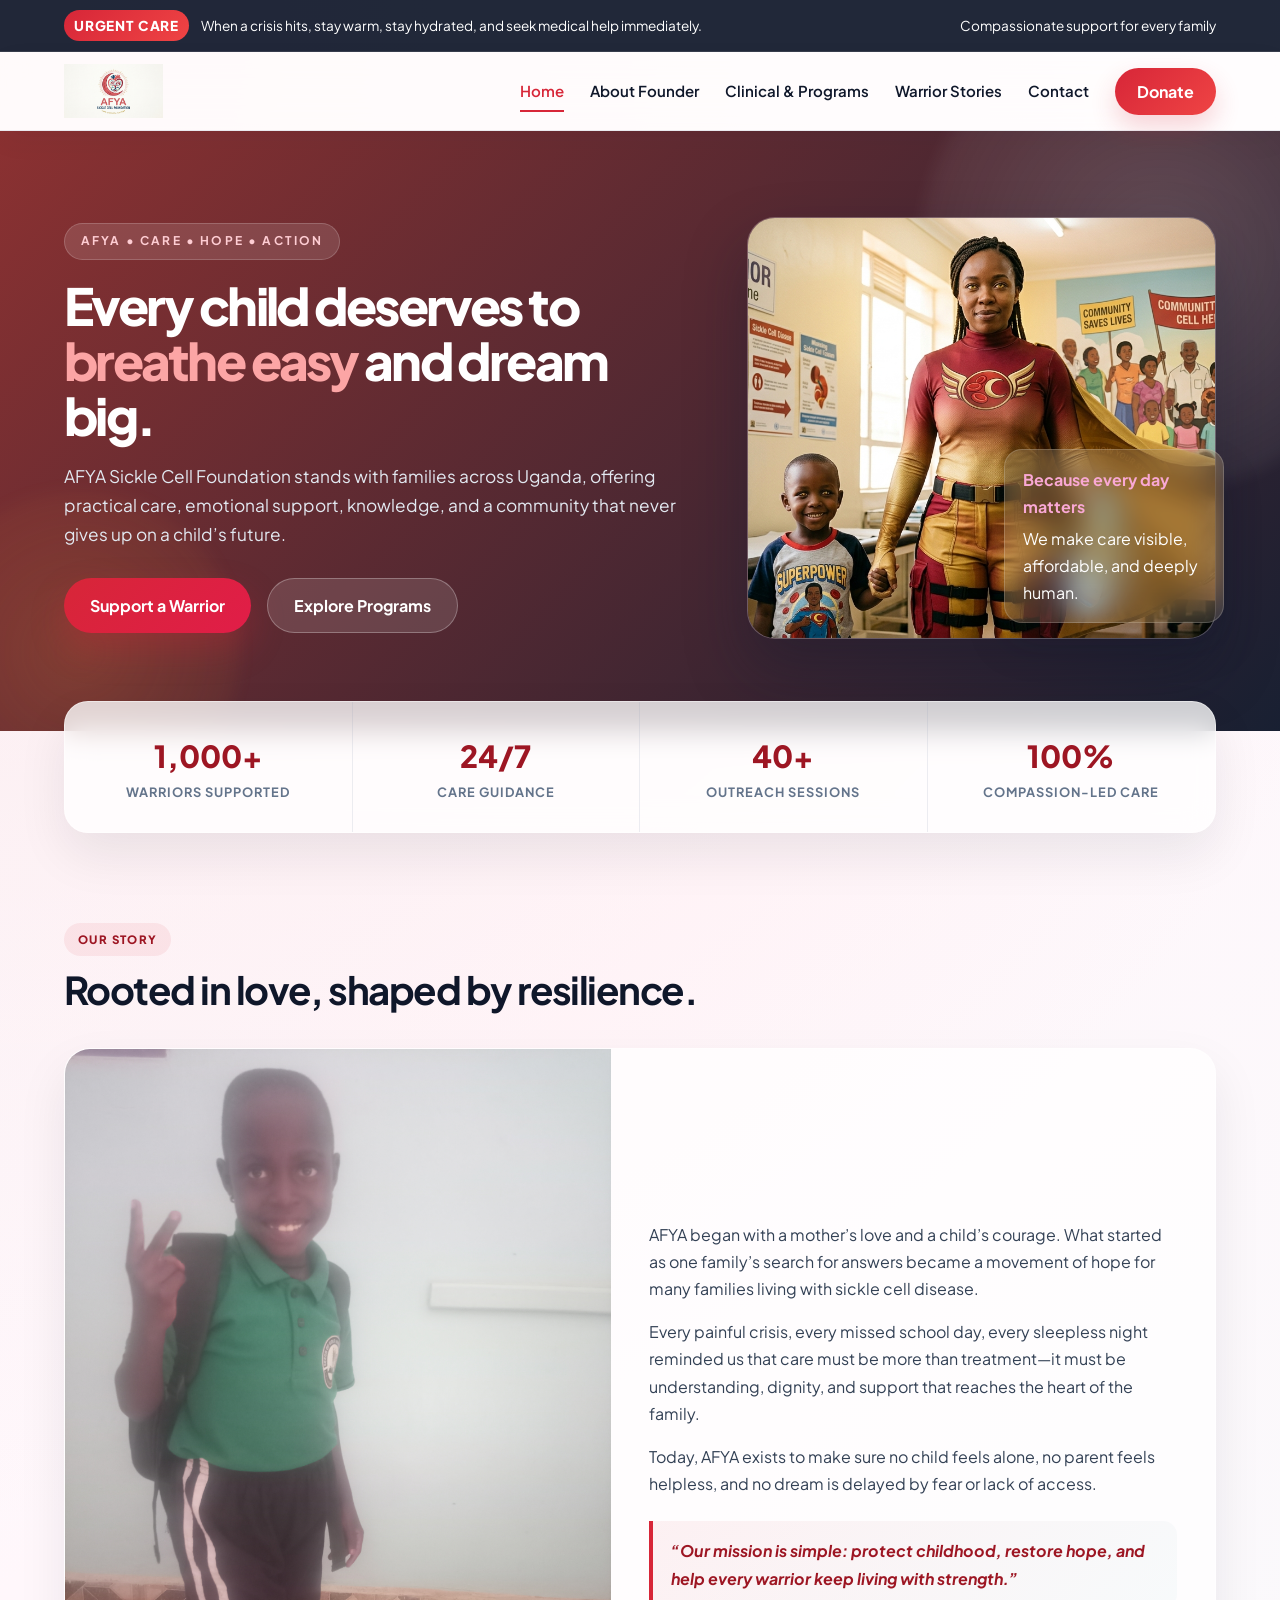
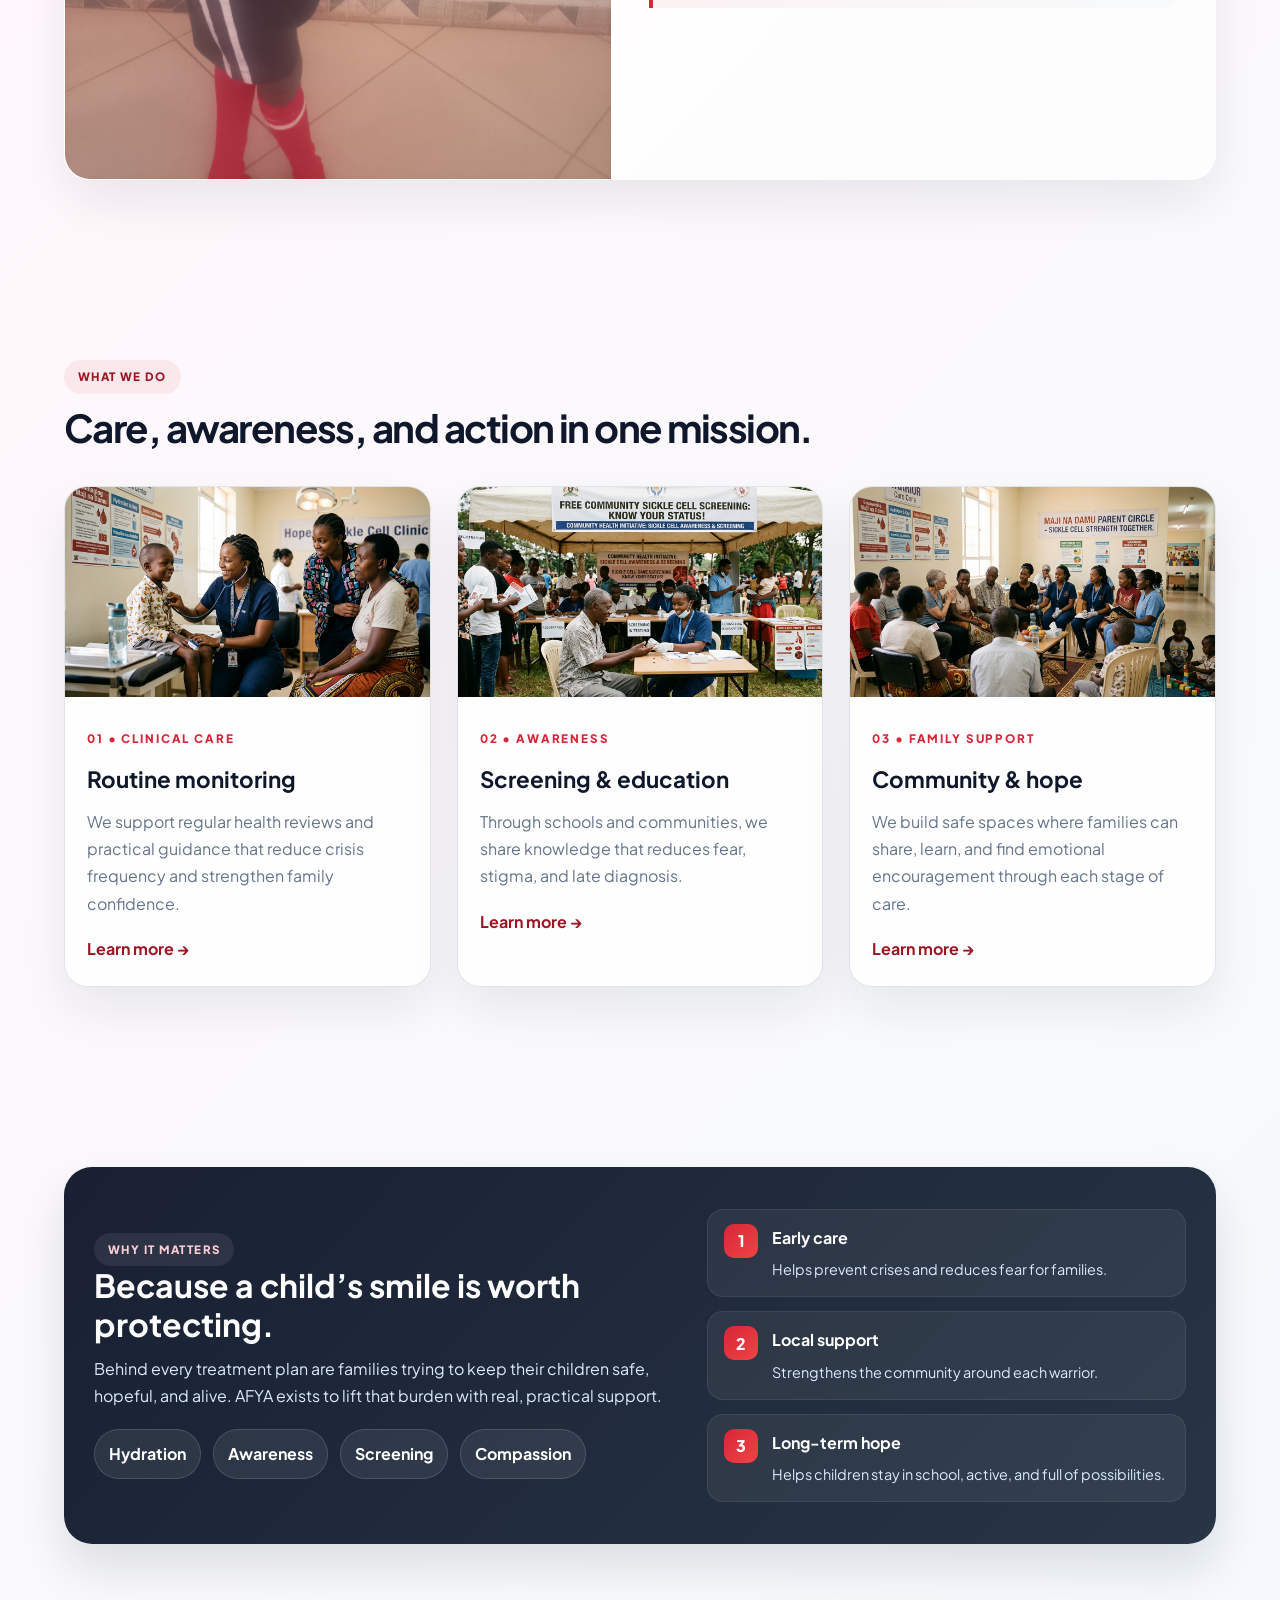
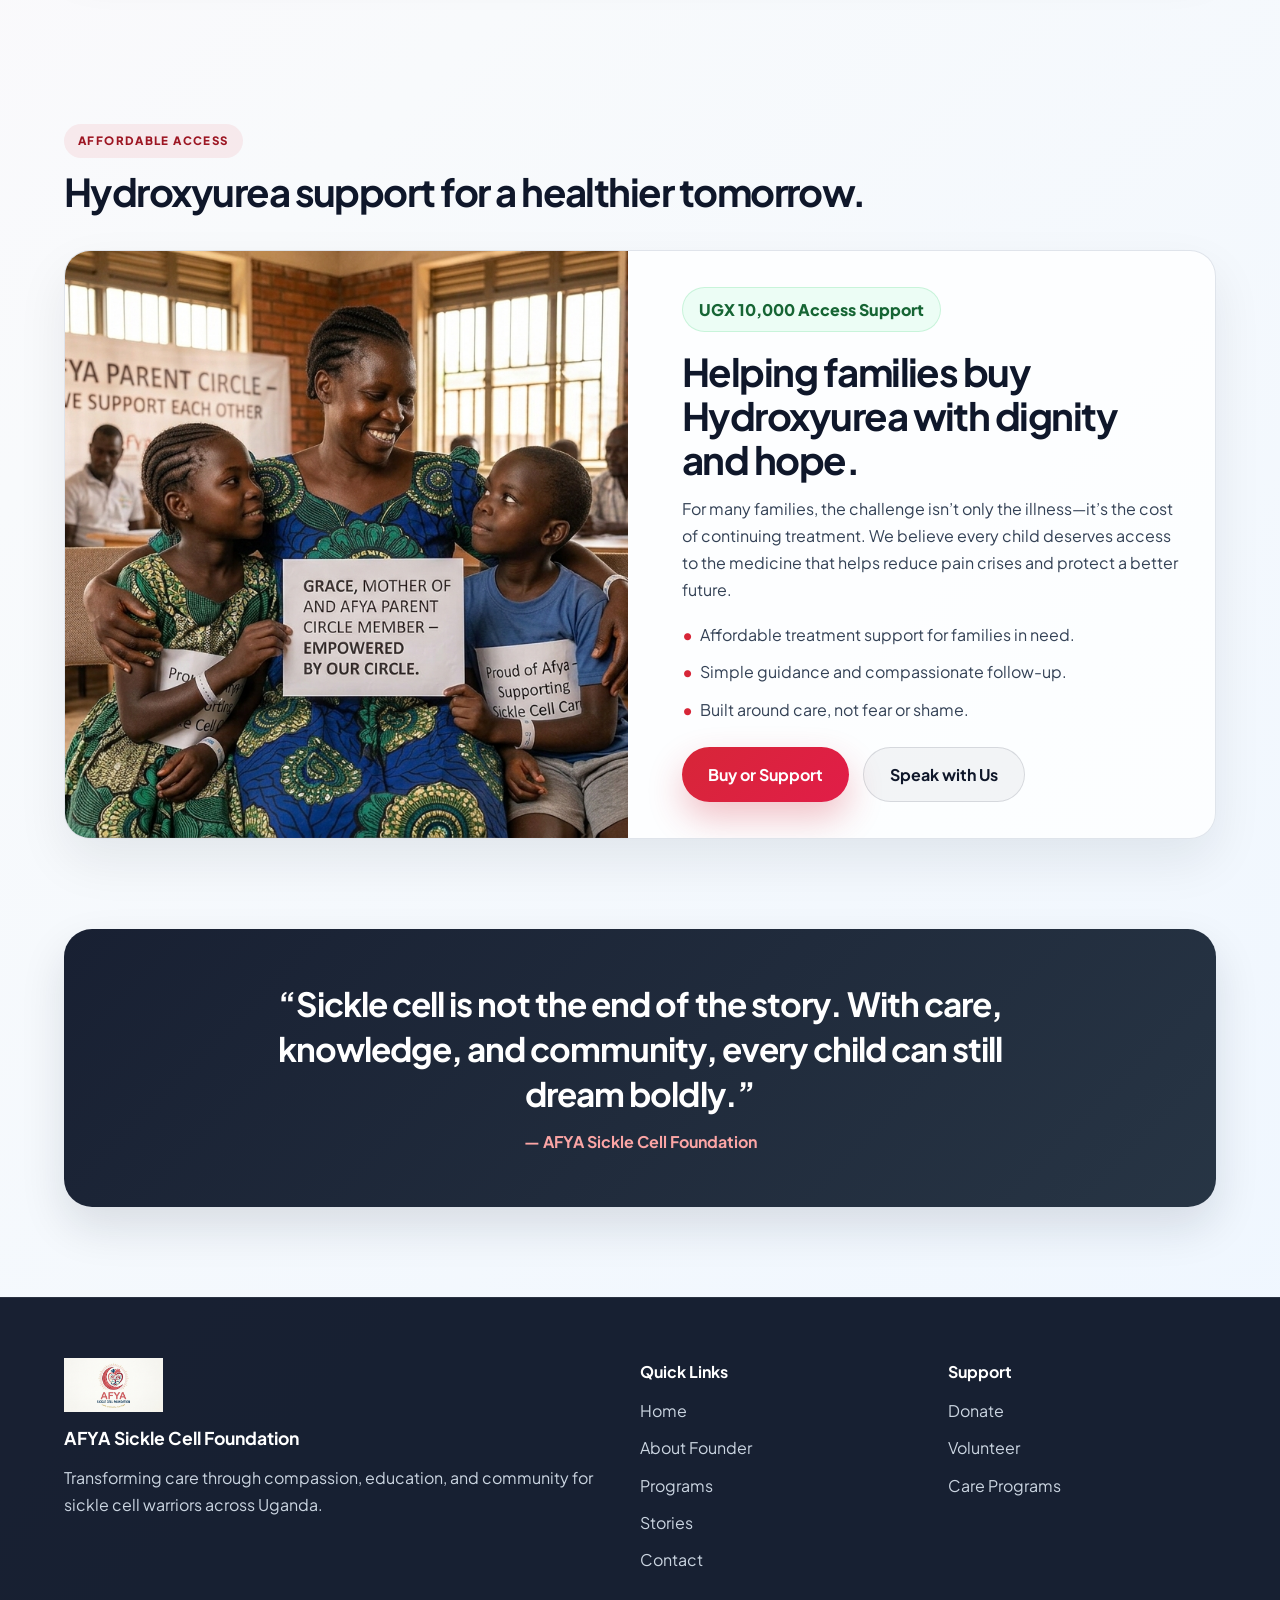
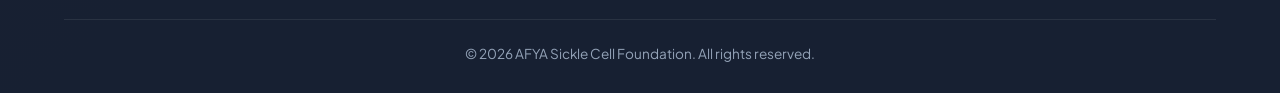
==== commit 89e944cf: "Refresh the homepage with a more modern compassionate design and add a Hydroxyurea support callout s" ====
--- a/index.html
+++ b/index.html
@@ -3,24 +3,24 @@
 <head>
     <meta charset="UTF-8">
     <meta name="viewport" content="width=device-width, initial-scale=1.0">
-    <title>AFYA Sickle Cell Foundation | Hope, Strength & Clinical Care</title>
+    <title>AFYA Sickle Cell Foundation | Hope, Care & Community</title>
     <link rel="preconnect" href="https://fonts.googleapis.com">
     <link rel="preconnect" href="https://fonts.gstatic.com" crossorigin>
     <link href="https://fonts.googleapis.com/css2?family=Plus+Jakarta+Sans:wght@400;500;600;700;800&display=swap" rel="stylesheet">
     <style>
         :root {
-            --primary-red: #C8102E;
-            --dark-red: #991B1B;
-            --soft-red: #FEE2E2;
-            --navy-dark: #0F172A;
-            --navy-soft: #1E293B;
+            --primary-red: #d72638;
+            --dark-red: #9d1623;
+            --rose-soft: #fff1f2;
+            --navy-deep: #0f172a;
+            --navy-soft: #1f2d3d;
             --slate-text: #334155;
-            --slate-muted: #64748B;
-            --bg-light: #F8FAFC;
-            --border-color: rgba(148, 163, 184, 0.25);
-            --glass-bg: rgba(255,255,255,0.72);
-            --glass-dark: rgba(15,23,42,0.72);
-            --shadow-soft: 0 16px 40px rgba(15, 23, 42, 0.08);
+            --slate-muted: #64748b;
+            --bg-soft: #f8fafc;
+            --green-soft: #ecfdf5;
+            --gold-soft: #fff7ed;
+            --border: rgba(148, 163, 184, 0.28);
+            --shadow-soft: 0 22px 50px rgba(15, 23, 42, 0.08);
             --font-main: 'Plus Jakarta Sans', -apple-system, sans-serif;
         }
 
@@ -29,187 +29,563 @@
         body {
             font-family: var(--font-main);
             color: var(--slate-text);
-            background: linear-gradient(135deg, #eff6ff 0%, #fdf2f8 25%, #f8fafc 60%, #eef2ff 100%);
-            line-height: 1.6;
-        }
+            background:
+                radial-gradient(circle at top left, rgba(255, 228, 230, 0.8), transparent 30%),
+                linear-gradient(135deg, #f8fbff 0%, #fff7fb 26%, #f8fafc 60%, #eef6ff 100%);
+            line-height: 1.7;
+        }
+
         a { text-decoration: none; }
         img { max-width: 100%; display: block; }
-        .container { width: min(1140px, 90%); margin: 0 auto; }
+        .container { width: min(1160px, 90%); margin: 0 auto; }
+        .section-tag {
+            display: inline-block;
+            padding: 7px 14px;
+            border-radius: 999px;
+            background: rgba(215, 38, 56, 0.08);
+            color: var(--dark-red);
+            font-size: 0.72rem;
+            letter-spacing: 0.12em;
+            font-weight: 800;
+            text-transform: uppercase;
+        }
+        .btn {
+            display: inline-flex;
+            align-items: center;
+            justify-content: center;
+            gap: 8px;
+            padding: 13px 26px;
+            border-radius: 999px;
+            font-weight: 700;
+            transition: transform 0.2s ease, box-shadow 0.2s ease;
+        }
+        .btn:hover { transform: translateY(-2px); }
+        .btn-primary {
+            background: linear-gradient(135deg, var(--primary-red), #e11d48);
+            color: #fff;
+            box-shadow: 0 16px 35px rgba(215, 38, 56, 0.28);
+        }
+        .btn-light {
+            background: rgba(255,255,255,0.12);
+            border: 1px solid rgba(255,255,255,0.28);
+            color: #fff;
+        }
 
         .top-bar {
-            background: rgba(15, 23, 42, 0.78);
-            backdrop-filter: blur(12px);
-            -webkit-backdrop-filter: blur(12px);
+            background: rgba(15, 23, 42, 0.92);
             color: #fff;
             padding: 10px 0;
+            border-bottom: 1px solid rgba(255,255,255,0.1);
             font-size: 0.85rem;
-            border-bottom: 1px solid rgba(255,255,255,0.12);
         }
         .top-bar-flex {
-            display: flex; justify-content: space-between; align-items: center; gap: 12px; flex-wrap: wrap;
+            display: flex;
+            align-items: center;
+            justify-content: space-between;
+            gap: 10px;
+            flex-wrap: wrap;
         }
         .emergency-badge {
-            display: inline-block; background: linear-gradient(135deg, var(--primary-red), #E11D48);
-            color: #fff; padding: 4px 12px; border-radius: 999px; font-weight: 800; font-size: 0.72rem;
-            letter-spacing: 0.06em; margin-right: 10px; box-shadow: 0 8px 20px rgba(200,16,46,.28);
-        }
-        .top-bar-partner { color: #cbd5e1; }
-        .top-bar-partner strong { color: #fff; }
+            display: inline-block;
+            background: linear-gradient(135deg, var(--primary-red), #ef4444);
+            color: #fff;
+            border-radius: 999px;
+            padding: 4px 10px;
+            font-weight: 800;
+            letter-spacing: 0.06em;
+            text-transform: uppercase;
+            margin-right: 10px;
+        }
 
         .site-header {
-            position: sticky; top: 0; z-index: 1000; background: rgba(255,255,255,0.74);
-            backdrop-filter: blur(18px); -webkit-backdrop-filter: blur(18px);
-            border-bottom: 1px solid rgba(148,163,184,0.2); box-shadow: 0 8px 24px rgba(15,23,42,.06);
-        }
-        .header-flex { display:flex; justify-content:space-between; align-items:center; min-height: 78px; }
-        .logo-img { max-height: 52px; width: auto; }
-        .main-nav { display:flex; align-items:center; gap: 26px; }
+            position: sticky;
+            top: 0;
+            z-index: 1000;
+            background: rgba(255,255,255,0.76);
+            backdrop-filter: blur(16px);
+            -webkit-backdrop-filter: blur(16px);
+            border-bottom: 1px solid rgba(148, 163, 184, 0.2);
+            box-shadow: 0 10px 30px rgba(15,23,42,0.04);
+        }
+        .header-flex {
+            display: flex;
+            align-items: center;
+            justify-content: space-between;
+            min-height: 78px;
+            gap: 28px;
+        }
+        .logo-img { max-height: 54px; width: auto; }
+        .main-nav {
+            display: flex;
+            align-items: center;
+            gap: 26px;
+            flex-wrap: wrap;
+        }
         .nav-item {
-            position: relative; color: var(--navy-dark); font-weight: 600; font-size: .95rem; transition: color .2s ease;
+            position: relative;
+            color: var(--navy-deep);
+            font-weight: 600;
+            font-size: 0.94rem;
+            transition: color 0.2s ease;
         }
         .nav-item:hover, .nav-item.active { color: var(--primary-red); }
         .nav-item::after {
-            content: ''; position: absolute; left: 0; bottom: -7px; width: 0; height: 2px; background: var(--primary-red);
-            transition: width .2s ease;
+            content: "";
+            position: absolute;
+            left: 0;
+            bottom: -8px;
+            width: 0;
+            height: 2px;
+            background: var(--primary-red);
+            transition: width 0.2s ease;
         }
         .nav-item:hover::after, .nav-item.active::after { width: 100%; }
         .btn-nav {
-            display: inline-flex; align-items:center; justify-content:center; padding: 10px 22px; border-radius: 999px;
-            background: linear-gradient(135deg, var(--primary-red), #E11D48); color: #fff !important; font-weight: 700;
-            box-shadow: 0 10px 24px rgba(200,16,46,.28); transition: transform .2s ease, box-shadow .2s ease;
-        }
-        .btn-nav:hover { transform: translateY(-2px); box-shadow: 0 14px 28px rgba(200,16,46,.35); }
+            display: inline-flex;
+            align-items: center;
+            justify-content: center;
+            padding: 10px 22px;
+            background: linear-gradient(135deg, var(--primary-red), #ef4444);
+            color: #fff !important;
+            border-radius: 999px;
+            font-weight: 700;
+            box-shadow: 0 12px 26px rgba(215, 38, 56, 0.2);
+        }
 
         .hero-section {
-            position: relative; overflow: hidden; background: linear-gradient(135deg, rgba(127,29,29,.88), rgba(15,23,42,.92));
-            color: #fff; padding: 86px 0 100px;
+            position: relative;
+            overflow: hidden;
+            background: linear-gradient(135deg, rgba(127, 29, 29, 0.9), rgba(15,23,42,0.96));
+            color: #fff;
+            padding: 86px 0 92px;
+        }
+        .hero-section::before,
+        .hero-section::after {
+            content: "";
+            position: absolute;
+            border-radius: 50%;
+            filter: blur(8px);
         }
         .hero-section::before {
-            content: ''; position:absolute; right:-120px; top:-120px; width:420px; height:420px; border-radius:50%;
-            background: radial-gradient(circle, rgba(255,255,255,.18), rgba(255,255,255,0));
+            width: 480px;
+            height: 480px;
+            right: -120px;
+            top: -120px;
+            background: radial-gradient(circle, rgba(255,255,255,0.18), rgba(255,255,255,0));
+        }
+        .hero-section::after {
+            width: 320px;
+            height: 320px;
+            left: -80px;
+            bottom: -80px;
+            background: radial-gradient(circle, rgba(251, 146, 60, 0.18), rgba(255,255,255,0));
         }
         .hero-grid {
-            position: relative; z-index: 1; display:grid; grid-template-columns: 1.2fr .8fr; align-items:center; gap: 50px;
+            position: relative;
+            z-index: 1;
+            display: grid;
+            grid-template-columns: 1.15fr 0.85fr;
+            gap: 48px;
+            align-items: center;
         }
         .hero-tag {
-            display:inline-block; margin-bottom: 18px; background: rgba(255,255,255,.12); border: 1px solid rgba(255,255,255,.18);
-            color: #f9a8d4; padding: 7px 16px; border-radius: 999px; letter-spacing: .14em; text-transform: uppercase; font-size: .75rem; font-weight: 700;
+            display: inline-block;
+            background: rgba(255,255,255,0.12);
+            border: 1px solid rgba(255,255,255,0.18);
+            color: #fecdd3;
+            padding: 7px 16px;
+            border-radius: 999px;
+            font-size: 0.75rem;
+            letter-spacing: 0.18em;
+            text-transform: uppercase;
+            margin-bottom: 18px;
+            font-weight: 700;
         }
         .hero-content h1 {
-            font-size: clamp(2.4rem, 4vw, 4rem); line-height:1.08; letter-spacing:-.04em; margin-bottom: 18px; font-weight: 800;
+            font-size: clamp(2.5rem, 4vw, 4.2rem);
+            line-height: 1.08;
+            letter-spacing: -0.05em;
+            margin-bottom: 18px;
+            font-weight: 800;
         }
         .hero-content h1 span { color: #fca5a5; }
         .hero-lead {
-            font-size: 1.08rem; color: #e2e8f0; line-height: 1.75; margin-bottom: 30px; max-width: 620px;
-        }
-        .hero-actions { display:flex; gap:15px; flex-wrap: wrap; }
-        .btn {
-            display:inline-flex; align-items:center; justify-content:center; padding: 13px 28px; border-radius: 999px; font-weight:700; transition: transform .2s ease, box-shadow .2s ease;
-        }
-        .btn:hover { transform: translateY(-2px); }
-        .btn-primary { background: linear-gradient(135deg, var(--primary-red), #E11D48); color:#fff; box-shadow:0 12px 30px rgba(200,16,46,.28); }
-        .btn-outline-light {
-            background: rgba(255,255,255,.08); border:1px solid rgba(255,255,255,.28); color:#fff;
-            backdrop-filter: blur(10px); -webkit-backdrop-filter: blur(10px);
-        }
-        .hero-img {
-            width:100%; height: 380px; object-fit:cover; border-radius: 24px; border:1px solid rgba(255,255,255,.18);
-            box-shadow: 0 28px 60px rgba(15,23,42,.35);
-        }
-
-        .stats-section { margin-top: -42px; position: relative; z-index: 5; }
+            font-size: 1.08rem;
+            max-width: 620px;
+            color: #e2e8f0;
+            margin-bottom: 28px;
+        }
+        .hero-actions { display: flex; gap: 16px; flex-wrap: wrap; }
+        .hero-visual {
+            position: relative;
+            display: grid;
+            place-items: center;
+        }
+        .hero-image-card {
+            position: relative;
+            overflow: hidden;
+            border-radius: 28px;
+            border: 1px solid rgba(255,255,255,0.18);
+            box-shadow: 0 30px 60px rgba(15,23,42,0.35);
+            background: rgba(255,255,255,0.08);
+        }
+        .hero-image-card img {
+            width: 100%;
+            height: 420px;
+            object-fit: cover;
+            display: block;
+        }
+        .floating-message {
+            position: absolute;
+            right: -8px;
+            bottom: 16px;
+            background: rgba(255,255,255,0.12);
+            backdrop-filter: blur(16px);
+            border: 1px solid rgba(255,255,255,0.18);
+            border-radius: 18px;
+            padding: 16px 18px;
+            color: #fff;
+            max-width: 220px;
+            box-shadow: 0 22px 40px rgba(15, 23, 42, 0.15);
+        }
+        .floating-message strong { display: block; margin-bottom: 4px; color: #f9a8d4; }
+
+        .stats-section {
+            position: relative;
+            z-index: 4;
+            margin-top: -30px;
+        }
         .stats-grid {
-            display:grid; grid-template-columns: repeat(auto-fit, minmax(220px, 1fr)); background: rgba(255,255,255,.72);
-            backdrop-filter: blur(16px); -webkit-backdrop-filter: blur(16px); border: 1px solid rgba(255,255,255,.42);
-            border-radius: 24px; overflow:hidden; box-shadow: var(--shadow-soft);
+            display: grid;
+            grid-template-columns: repeat(auto-fit, minmax(220px, 1fr));
+            background: rgba(255,255,255,0.76);
+            backdrop-filter: blur(14px);
+            -webkit-backdrop-filter: blur(14px);
+            border: 1px solid rgba(255,255,255,0.48);
+            border-radius: 24px;
+            overflow: hidden;
+            box-shadow: var(--shadow-soft);
         }
         .stat-card {
-            padding: 30px 20px; text-align:center; border-right:1px solid rgba(148,163,184,.15); background: rgba(255,255,255,.2);
-            transition: background .2s ease, transform .2s ease;
+            padding: 28px 20px;
+            text-align: center;
+            border-right: 1px solid rgba(148, 163, 184, 0.18);
+            background: rgba(255,255,255,0.08);
         }
         .stat-card:last-child { border-right: none; }
-        .stat-card:hover { background: rgba(255,255,255,.32); transform: translateY(-4px); }
-        .stat-number { display:block; font-size: 1.9rem; font-weight: 800; color: var(--dark-red); }
-        .stat-label { font-size: .82rem; color: var(--slate-muted); font-weight: 700; letter-spacing: .06em; text-transform: uppercase; }
-
-        .founders-section { padding: 90px 0 60px; }
-        .sub-tag { color: var(--primary-red); font-size: .8rem; font-weight:800; letter-spacing: .18em; text-transform: uppercase; }
-        .section-title-wrap h2 { font-size: clamp(2rem, 3vw, 2.6rem); color: var(--navy-dark); margin-top: 10px; margin-bottom: 28px; }
-        .founders-card {
-            display:grid; grid-template-columns: 1fr 1.2fr; background: rgba(255,255,255,.72); border: 1px solid rgba(255,255,255,.4);
-            backdrop-filter: blur(18px); -webkit-backdrop-filter: blur(18px); border-radius: 24px; overflow:hidden; box-shadow: var(--shadow-soft);
-        }
-        .founders-img { width:100%; height:100%; min-height: 310px; object-fit:cover; }
-        .founders-text-wrap { padding: 42px 38px; display:flex; flex-direction:column; justify-content:center; }
-        .founders-text-wrap p { color: var(--slate-text); margin-bottom: 14px; }
-        .clinical-partner-pill {
-            display:inline-block; margin-top:14px; background: linear-gradient(135deg, rgba(200,16,46,.10), rgba(30,41,59,.05));
-            color: var(--dark-red); border:1px solid rgba(200,16,46,.18); padding: 10px 18px; border-radius: 12px; font-weight:700; width: fit-content;
-        }
-
-        .pillars-section { padding: 60px 0 90px; }
-        .pillars-grid { display:grid; grid-template-columns: repeat(auto-fit, minmax(260px, 1fr)); gap:26px; }
+        .stat-number {
+            display: block;
+            font-size: 1.9rem;
+            font-weight: 800;
+            color: var(--dark-red);
+        }
+        .stat-label {
+            display: block;
+            font-size: 0.8rem;
+            font-weight: 700;
+            text-transform: uppercase;
+            letter-spacing: 0.08em;
+            color: var(--slate-muted);
+        }
+
+        .story-section, .programs-section, .impact-section, .forum-section {
+            padding: 90px 0;
+        }
+        .section-head {
+            margin-bottom: 36px;
+        }
+        .section-head h2 {
+            font-size: clamp(2.1rem, 3vw, 2.9rem);
+            color: var(--navy-deep);
+            margin-top: 12px;
+            line-height: 1.15;
+            letter-spacing: -0.04em;
+        }
+        .story-card {
+            display: grid;
+            grid-template-columns: 0.95fr 1.05fr;
+            background: rgba(255,255,255,0.7);
+            border: 1px solid rgba(255,255,255,0.4);
+            border-radius: 26px;
+            overflow: hidden;
+            box-shadow: var(--shadow-soft);
+        }
+        .story-card img {
+            width: 100%;
+            height: 100%;
+            min-height: 340px;
+            object-fit: cover;
+        }
+        .story-copy {
+            padding: 44px 38px;
+            display: flex;
+            flex-direction: column;
+            justify-content: center;
+        }
+        .story-copy p {
+            margin-bottom: 16px;
+            color: var(--slate-text);
+        }
+        .mini-quote {
+            margin-top: 8px;
+            border-left: 4px solid var(--primary-red);
+            padding: 16px 18px;
+            background: linear-gradient(135deg, rgba(215,38,56,0.06), rgba(168, 218, 220, 0.08));
+            border-radius: 0 14px 14px 0;
+            font-style: italic;
+            color: var(--dark-red);
+            font-weight: 700;
+        }
+
+        .pillars-grid {
+            display: grid;
+            grid-template-columns: repeat(auto-fit, minmax(260px, 1fr));
+            gap: 26px;
+        }
         .pillar-card {
-            background: rgba(255,255,255,.7); border: 1px solid rgba(255,255,255,.4); border-radius: 24px; overflow:hidden;
-            box-shadow: var(--shadow-soft); backdrop-filter: blur(18px); -webkit-backdrop-filter: blur(18px); transition: transform .2s ease, box-shadow .2s ease;
-        }
-        .pillar-card:hover { transform: translateY(-8px); box-shadow: 0 22px 44px rgba(15,23,42,.1); }
-        .card-img-container { height: 210px; overflow:hidden; }
-        .card-img { width:100%; height:100%; object-fit:cover; transition: transform .25s ease; }
-        .pillar-card:hover .card-img { transform: scale(1.04); }
-        .card-body { padding: 26px;
-        }
-        .pillar-num { display:block; color: var(--primary-red); font-size: .78rem; font-weight:800; letter-spacing:.16em; text-transform: uppercase; margin-bottom: 6px; }
-        .card-body h3 { color: var(--navy-dark); font-size:1.32rem; margin-bottom: 10px; }
-        .card-body p { color: var(--slate-muted); font-size: .96rem; margin-bottom: 18px; }
-        .card-link { color: var(--dark-red); font-weight:700; }
-
-        .donation-spotlight {
-            padding: 32px; border-radius: 30px; background: linear-gradient(135deg, rgba(15,23,42,.96), rgba(30,41,59,.95));
-            color: #fff; box-shadow: 0 24px 50px rgba(15,23,42,.15); margin-top: 16px; display:grid; grid-template-columns: 1.2fr .8fr; gap: 26px; align-items:center;
-        }
-        .donation-spotlight h3 { font-size: clamp(1.8rem, 2vw, 2.3rem); margin-bottom: 12px; }
-        .donation-spotlight p { color: #dbeafe; }
-        .donation-actions { display:flex; justify-content:flex-end; flex-wrap:wrap; gap:12px; }
-        .donation-chip {
-            background: rgba(255,255,255,.08); border:1px solid rgba(255,255,255,.15); padding: 10px 16px; border-radius: 999px;
-            font-weight: 700; color: #fff; text-align:center;
-        }
-
-        .quote-banner-section { padding-bottom: 90px; }
-        .quote-card {
-            background: linear-gradient(135deg, rgba(15,23,42,.95), rgba(30,41,59,.96)); color:#fff; border-radius: 28px; padding: 60px 40px; text-align:center;
-            box-shadow: 0 24px 50px rgba(15,23,42,.12);
-        }
-        .quote-card h2 { font-size: clamp(1.8rem,2vw,2.4rem); max-width: 780px; margin: 0 auto 14px; line-height:1.35; }
-        .quote-card p { color: #fecaca; font-weight:700; }
+            background: rgba(255,255,255,0.76);
+            border: 1px solid var(--border);
+            border-radius: 23px;
+            overflow: hidden;
+            box-shadow: var(--shadow-soft);
+            transition: transform 0.2s ease, box-shadow 0.2s ease;
+        }
+        .pillar-card:hover {
+            transform: translateY(-8px);
+            box-shadow: 0 24px 48px rgba(15,23,42,0.12);
+        }
+        .card-img-wrap { height: 210px; overflow: hidden; }
+        .card-img-wrap img {
+            width: 100%;
+            height: 100%;
+            object-fit: cover;
+            transition: transform 0.25s ease;
+        }
+        .pillar-card:hover .card-img-wrap img { transform: scale(1.04); }
+        .pillar-body {
+            padding: 26px 22px 24px;
+        }
+        .pillar-index {
+            font-size: 0.73rem;
+            color: var(--primary-red);
+            letter-spacing: 0.16em;
+            text-transform: uppercase;
+            font-weight: 800;
+        }
+        .pillar-card h3 {
+            margin: 10px 0 10px;
+            font-size: 1.4rem;
+            color: var(--navy-deep);
+        }
+        .pillar-card p {
+            color: var(--slate-muted);
+            margin-bottom: 18px;
+        }
+        .card-link {
+            color: var(--dark-red);
+            font-weight: 700;
+        }
+
+        .impact-panel {
+            background: linear-gradient(135deg, rgba(15,23,42,0.96), rgba(31,45,61,0.96));
+            border-radius: 28px;
+            padding: 42px 30px;
+            color: #fff;
+            box-shadow: 0 24px 48px rgba(15,23,42,0.12);
+        }
+        .impact-grid {
+            display: grid;
+            grid-template-columns: 1.1fr 0.9fr;
+            gap: 28px;
+            align-items: center;
+        }
+        .impact-panel h3 {
+            font-size: clamp(2rem, 2.4vw, 2.6rem);
+            line-height: 1.2;
+            margin-bottom: 12px;
+        }
+        .impact-panel p {
+            color: #dbeafe;
+            margin-bottom: 20px;
+        }
+        .impact-tags {
+            display: flex;
+            gap: 12px;
+            flex-wrap: wrap;
+        }
+        .impact-tags span {
+            background: rgba(255,255,255,0.08);
+            border: 1px solid rgba(255,255,255,0.14);
+            color: #fff;
+            padding: 10px 14px;
+            border-radius: 999px;
+            font-weight: 700;
+        }
+        .impact-points {
+            list-style: none;
+            display: grid;
+            gap: 14px;
+        }
+        .impact-points li {
+            display: flex;
+            gap: 14px;
+            align-items: flex-start;
+            padding: 14px 16px;
+            border-radius: 16px;
+            background: rgba(255,255,255,0.06);
+            border: 1px solid rgba(255,255,255,0.08);
+        }
+        .impact-number {
+            width: 34px;
+            height: 34px;
+            border-radius: 10px;
+            background: linear-gradient(135deg, var(--primary-red), #ef4444);
+            color: #fff;
+            display: grid;
+            place-items: center;
+            font-weight: 800;
+            flex-shrink: 0;
+        }
+        .impact-points strong { display: block; margin-bottom: 4px; }
+        .impact-points span { color: #dbeafe; font-size: 0.9rem; }
+
+        .forum-card {
+            display: grid;
+            grid-template-columns: 1fr 1fr;
+            gap: 24px;
+            background: rgba(255,255,255,0.76);
+            border: 1px solid var(--border);
+            border-radius: 26px;
+            overflow: hidden;
+            box-shadow: var(--shadow-soft);
+        }
+        .forum-image {
+            min-height: 300px;
+            background: linear-gradient(135deg, #fef2f2, #f0fdf4);
+        }
+        .forum-image img {
+            width: 100%;
+            height: 100%;
+            object-fit: cover;
+        }
+        .forum-copy {
+            padding: 36px 30px;
+            display: flex;
+            flex-direction: column;
+            justify-content: center;
+        }
+        .price-badge {
+            display: inline-flex;
+            align-items: center;
+            width: fit-content;
+            padding: 8px 16px;
+            border-radius: 999px;
+            background: #ecfdf5;
+            color: #166534;
+            font-weight: 800;
+            border: 1px solid rgba(34,197,94,0.18);
+            margin-bottom: 18px;
+        }
+        .forum-copy h3 {
+            font-size: clamp(2rem, 3vw, 2.6rem);
+            color: var(--navy-deep);
+            line-height: 1.15;
+            letter-spacing: -0.04em;
+            margin-bottom: 12px;
+        }
+        .forum-copy p {
+            margin-bottom: 18px;
+            color: var(--slate-text);
+        }
+        .forum-list {
+            list-style: none;
+            display: grid;
+            gap: 10px;
+            margin-bottom: 24px;
+        }
+        .forum-list li {
+            position: relative;
+            padding-left: 18px;
+            color: var(--slate-text);
+        }
+        .forum-list li::before {
+            content: "•";
+            position: absolute;
+            left: 0;
+            color: var(--primary-red);
+            font-weight: 800;
+        }
+        .forum-actions { display: flex; gap: 14px; flex-wrap: wrap; }
+
+        .quote-banner {
+            padding: 0 0 90px;
+        }
+        .quote-box {
+            background: linear-gradient(135deg, rgba(15,23,42,0.96), rgba(31,45,61,0.96));
+            border-radius: 28px;
+            padding: 52px 34px;
+            color: #fff;
+            text-align: center;
+            box-shadow: 0 20px 45px rgba(15,23,42,0.12);
+        }
+        .quote-box h2 {
+            font-size: clamp(1.8rem, 2.6vw, 2.6rem);
+            max-width: 800px;
+            margin: 0 auto 12px;
+            line-height: 1.35;
+            letter-spacing: -0.03em;
+        }
+        .quote-box p {
+            color: #fca5a5;
+            font-weight: 700;
+        }
 
         .site-footer {
-            background: rgba(15,23,42,.92); color: #cbd5e1; padding: 60px 0 30px; border-top: 1px solid rgba(255,255,255,.08);
-        }
-        .footer-grid { display:grid; grid-template-columns: 2fr 1fr 1fr; gap:40px; padding-bottom: 32px; border-bottom:1px solid rgba(255,255,255,.08); }
-        .footer-brand h3 { color:#fff; font-size:1.15rem; margin: 10px 0 12px; }
-        .footer-brand p, .footer-col p { color:#cbd5e1; font-size: .92rem; }
-        .footer-col h4 { color:#fff; font-size:1rem; margin-bottom:12px; }
-        .footer-links { list-style:none; }
+            background: rgba(15,23,42,0.96);
+            color: #cbd5e1;
+            padding: 60px 0 28px;
+            border-top: 1px solid rgba(255,255,255,0.08);
+        }
+        .footer-grid {
+            display: grid;
+            grid-template-columns: 2fr 1fr 1fr;
+            gap: 40px;
+            padding-bottom: 36px;
+            border-bottom: 1px solid rgba(255,255,255,0.08);
+        }
+        .footer-brand h3 {
+            margin: 12px 0 10px;
+            color: #fff;
+            font-size: 1.1rem;
+        }
+        .footer-col h4 {
+            color: #fff;
+            margin-bottom: 12px;
+            font-size: 1rem;
+        }
+        .footer-links { list-style: none; }
         .footer-links li { margin-bottom: 10px; }
-        .footer-links a { color:#cbd5e1; font-size: .9rem; }
-        .footer-links a:hover { color:#fff; }
-        .footer-bottom { padding-top: 20px; font-size: .86rem; text-align:center; color:#94a3b8; }
+        .footer-links a { color: #cbd5e1; }
+        .footer-bottom {
+            padding-top: 22px;
+            text-align: center;
+            font-size: 0.85rem;
+            color: #94a3b8;
+        }
 
         @media (max-width: 900px) {
-            .hero-grid, .founders-card, .donation-spotlight, .footer-grid { grid-template-columns: 1fr; }
-            .header-flex { align-items:flex-start; gap: 16px; flex-direction:column; }
-            .main-nav { flex-wrap:wrap; }
-            .hero-img { height: 320px; }
+            .hero-grid, .story-card, .impact-grid, .forum-card, .footer-grid { grid-template-columns: 1fr; }
+            .header-flex { flex-direction: column; align-items: flex-start; padding: 12px 0; }
+            .main-nav { gap: 14px; }
+            .hero-image-card img { height: 350px; }
         }
 
         @media (max-width: 640px) {
-            .main-nav { gap: 14px; }
-            .stat-card { border-right:none; border-bottom:1px solid rgba(148,163,184,.12); }
-            .donation-actions { justify-content:flex-start; }
-            .top-bar { font-size: .8rem; }
-            .hero-section { padding-top: 60px; }
+            .hero-section { padding-top: 64px; }
+            .story-copy { padding: 28px 22px; }
+            .impact-panel { padding: 28px 20px; }
+            .forum-copy { padding: 28px 22px; }
+            .top-bar { font-size: 0.78rem; }
         }
     </style>
 </head>
@@ -218,9 +594,9 @@
         <div class="container top-bar-flex">
             <div>
                 <span class="emergency-badge">Urgent Care</span>
-                <span>In a sickle cell crisis, keep warm, hydrate, and seek medical support immediately.</span>
-            </div>
-            <div class="top-bar-partner">Clinical partner: <strong>Afya Medicare</strong></div>
+                <span>When a crisis hits, stay warm, stay hydrated, and seek medical help immediately.</span>
+            </div>
+            <div>Compassionate support for every family</div>
         </div>
     </div>
 
@@ -235,7 +611,7 @@
                 <a href="programs.html" class="nav-item">Clinical & Programs</a>
                 <a href="stories.html" class="nav-item">Warrior Stories</a>
                 <a href="contact.html" class="nav-item">Contact</a>
-                <a href="contact.html#donate" class="btn-nav">Donate</a>
+                <a href="donate.html" class="btn-nav">Donate</a>
             </nav>
         </div>
     </header>
@@ -244,15 +620,21 @@
         <div class="container hero-grid">
             <div class="hero-content">
                 <span class="hero-tag">AFYA • Care • Hope • Action</span>
-                <h1>Supporting every <span>sickle cell warrior</span> with dignity, care, and opportunity.</h1>
-                <p class="hero-lead">AFYA Sickle Cell Foundation is building a stronger, healthier future for families across Uganda through clinical support, awareness, advocacy, and direct community care.</p>
+                <h1>Every child deserves to <span>breathe easy</span> and dream big.</h1>
+                <p class="hero-lead">AFYA Sickle Cell Foundation stands with families across Uganda, offering practical care, emotional support, knowledge, and a community that never gives up on a child’s future.</p>
                 <div class="hero-actions">
-                    <a href="contact.html#donate" class="btn btn-primary">Donate Now</a>
-                    <a href="programs.html" class="btn btn-outline-light">Explore Programs</a>
-                </div>
-            </div>
-            <div>
-                <img src="assets/hero-image.jpg" alt="AFYA warrior support" class="hero-img">
+                    <a href="donate.html" class="btn btn-primary">Support a Warrior</a>
+                    <a href="programs.html" class="btn btn-light">Explore Programs</a>
+                </div>
+            </div>
+            <div class="hero-visual">
+                <div class="hero-image-card">
+                    <img src="assets/hero-warrior.jpg" alt="Sickle cell warrior support">
+                </div>
+                <div class="floating-message">
+                    <strong>Because every day matters</strong>
+                    We make care visible, affordable, and deeply human.
+                </div>
             </div>
         </div>
     </section>
@@ -262,106 +644,160 @@
             <div class="stats-grid">
                 <div class="stat-card">
                     <span class="stat-number">1,000+</span>
-                    <span class="stat-label">Warriors Supported</span>
+                    <span class="stat-label">Warriors supported</span>
                 </div>
                 <div class="stat-card">
                     <span class="stat-number">24/7</span>
-                    <span class="stat-label">Clinical Guidance</span>
+                    <span class="stat-label">Care guidance</span>
                 </div>
                 <div class="stat-card">
                     <span class="stat-number">40+</span>
-                    <span class="stat-label">Community Outreach Sessions</span>
+                    <span class="stat-label">Outreach sessions</span>
                 </div>
                 <div class="stat-card">
                     <span class="stat-number">100%</span>
-                    <span class="stat-label">Compassion-Driven Care</span>
+                    <span class="stat-label">Compassion-led care</span>
                 </div>
             </div>
         </div>
     </section>
 
-    <section class="founders-section">
+    <section class="story-section">
         <div class="container">
-            <div class="section-title-wrap">
-                <span class="sub-tag">Our Story</span>
-                <h2>Rooted in love, built for lasting impact.</h2>
-            </div>
-            <div class="founders-card">
-                <div>
-                    <img src="assets/founders.jpg" alt="AFYA founder portrait" class="founders-img">
-                </div>
-                <div class="founders-text-wrap">
-                    <p>AFYA began with a personal journey of love, worry, and determination. When founder <strong>Nanyonjo Noeline</strong> saw the daily struggles families face around sickle cell disease, she made a promise: no child would walk this road alone.</p>
-                    <p>From clinic guidance and early screening to school advocacy and family support, AFYA is turning pain into purpose and uncertainty into hope.</p>
-                    <p>Today, our work is powered by compassion, community trust, and collaborations with medical professionals who understand the realities of sickle cell care.</p>
-                    <div class="clinical-partner-pill">Clinical partner: Afya Medicare Clinic</div>
+            <div class="section-head">
+                <span class="section-tag">Our Story</span>
+                <h2>Rooted in love, shaped by resilience.</h2>
+            </div>
+            <div class="story-card">
+                <img src="assets/anabel.jpg" alt="Anabel's story">
+                <div class="story-copy">
+                    <p>AFYA began with a mother’s love and a child’s courage. What started as one family’s search for answers became a movement of hope for many families living with sickle cell disease.</p>
+                    <p>Every painful crisis, every missed school day, every sleepless night reminded us that care must be more than treatment—it must be understanding, dignity, and support that reaches the heart of the family.</p>
+                    <p>Today, AFYA exists to make sure no child feels alone, no parent feels helpless, and no dream is delayed by fear or lack of access.</p>
+                    <div class="mini-quote">“Our mission is simple: protect childhood, restore hope, and help every warrior keep living with strength.”</div>
                 </div>
             </div>
         </div>
     </section>
 
-    <section class="pillars-section">
+    <section class="programs-section">
         <div class="container">
-            <div class="section-title-wrap">
-                <span class="sub-tag">What we do</span>
-                <h2>Care, education, and community support in one mission.</h2>
+            <div class="section-head">
+                <span class="section-tag">What We Do</span>
+                <h2>Care, awareness, and action in one mission.</h2>
             </div>
             <div class="pillars-grid">
                 <article class="pillar-card">
-                    <div class="card-img-container">
-                        <img src="assets/clinical-care.jpg" alt="Routine medical support" class="card-img">
+                    <div class="card-img-wrap">
+                        <img src="assets/clinical-care.jpg" alt="Clinical care">
                     </div>
-                    <div class="card-body">
-                        <span class="pillar-num">01</span>
-                        <h3>Clinical Care</h3>
-                        <p>Routine reviews, monitoring, and guidance that reduce crisis frequency and improve long-term health outcomes.</p>
+                    <div class="pillar-body">
+                        <span class="pillar-index">01 • Clinical Care</span>
+                        <h3>Routine monitoring</h3>
+                        <p>We support regular health reviews and practical guidance that reduce crisis frequency and strengthen family confidence.</p>
                         <a href="programs.html" class="card-link">Learn more →</a>
                     </div>
                 </article>
-
                 <article class="pillar-card">
-                    <div class="card-img-container">
-                        <img src="assets/community-outreach.jpg" alt="Community outreach" class="card-img">
+                    <div class="card-img-wrap">
+                        <img src="assets/community-outreach.jpg" alt="Awareness outreach">
                     </div>
-                    <div class="card-body">
-                        <span class="pillar-num">02</span>
-                        <h3>Awareness & Screening</h3>
-                        <p>School and community outreach that breaks stigma, supports testing, and empowers families with knowledge.</p>
+                    <div class="pillar-body">
+                        <span class="pillar-index">02 • Awareness</span>
+                        <h3>Screening & education</h3>
+                        <p>Through schools and communities, we share knowledge that reduces fear, stigma, and late diagnosis.</p>
                         <a href="programs.html" class="card-link">Learn more →</a>
                     </div>
                 </article>
-
                 <article class="pillar-card">
-                    <div class="card-img-container">
-                        <img src="assets/parent-circle.jpg" alt="Parent support group" class="card-img">
+                    <div class="card-img-wrap">
+                        <img src="assets/parent-circle.jpg" alt="Family support">
                     </div>
-                    <div class="card-body">
-                        <span class="pillar-num">03</span>
-                        <h3>Warrior Support</h3>
-                        <p>Safe spaces for families and young warriors to connect, heal, and grow with confidence, support, and practical guidance.</p>
+                    <div class="pillar-body">
+                        <span class="pillar-index">03 • Family Support</span>
+                        <h3>Community & hope</h3>
+                        <p>We build safe spaces where families can share, learn, and find emotional encouragement through each stage of care.</p>
                         <a href="stories.html" class="card-link">Learn more →</a>
                     </div>
                 </article>
             </div>
-
-            <div class="donation-spotlight">
-                <div>
-                    <h3>Help us keep care accessible.</h3>
-                    <p>Your support helps fund routine screening, family resources, education, and urgent support for sickle cell warriors across Uganda.</p>
-                </div>
-                <div class="donation-actions">
-                    <span class="donation-chip">Medical Support</span>
-                    <span class="donation-chip">Screening</span>
-                    <span class="donation-chip">Family Care</span>
-                    <a href="contact.html#donate" class="btn btn-primary">Donate Now</a>
-                </div>
-            </div>
         </div>
     </section>
 
-    <section class="quote-banner-section">
+    <section class="impact-section">
         <div class="container">
-            <div class="quote-card">
+            <div class="impact-panel">
+                <div class="impact-grid">
+                    <div>
+                        <span class="section-tag" style="background: rgba(255,255,255,0.08); color: #fecdd3;">Why it matters</span>
+                        <h3>Because a child’s smile is worth protecting.</h3>
+                        <p>Behind every treatment plan are families trying to keep their children safe, hopeful, and alive. AFYA exists to lift that burden with real, practical support.</p>
+                        <div class="impact-tags">
+                            <span>Hydration</span>
+                            <span>Awareness</span>
+                            <span>Screening</span>
+                            <span>Compassion</span>
+                        </div>
+                    </div>
+                    <ul class="impact-points">
+                        <li>
+                            <div class="impact-number">1</div>
+                            <div>
+                                <strong>Early care</strong>
+                                <span>Helps prevent crises and reduces fear for families.</span>
+                            </div>
+                        </li>
+                        <li>
+                            <div class="impact-number">2</div>
+                            <div>
+                                <strong>Local support</strong>
+                                <span>Strengthens the community around each warrior.</span>
+                            </div>
+                        </li>
+                        <li>
+                            <div class="impact-number">3</div>
+                            <div>
+                                <strong>Long-term hope</strong>
+                                <span>Helps children stay in school, active, and full of possibilities.</span>
+                            </div>
+                        </li>
+                    </ul>
+                </div>
+            </div>
+        </div>
+    </section>
+
+    <section class="forum-section">
+        <div class="container">
+            <div class="section-head">
+                <span class="section-tag">Affordable access</span>
+                <h2>Hydroxyurea support for a healthier tomorrow.</h2>
+            </div>
+            <div class="forum-card">
+                <div class="forum-image">
+                    <img src="assets/warrior-grace.jpg" alt="Hydroxyurea support and hope">
+                </div>
+                <div class="forum-copy">
+                    <span class="price-badge">UGX 10,000 Access Support</span>
+                    <h3>Helping families buy Hydroxyurea with dignity and hope.</h3>
+                    <p>For many families, the challenge isn’t only the illness—it’s the cost of continuing treatment. We believe every child deserves access to the medicine that helps reduce pain crises and protect a better future.</p>
+                    <ul class="forum-list">
+                        <li>Affordable treatment support for families in need.</li>
+                        <li>Simple guidance and compassionate follow-up.</li>
+                        <li>Built around care, not fear or shame.</li>
+                    </ul>
+                    <div class="forum-actions">
+                        <a href="donate.html" class="btn btn-primary">Buy or Support</a>
+                        <a href="contact.html" class="btn btn-light" style="color: var(--navy-deep); border-color: rgba(15,23,42,0.12); background: rgba(15,23,42,0.04);">Speak with Us</a>
+                    </div>
+                </div>
+            </div>
+        </div>
+    </section>
+
+    <section class="quote-banner">
+        <div class="container">
+            <div class="quote-box">
                 <h2>“Sickle cell is not the end of the story. With care, knowledge, and community, every child can still dream boldly.”</h2>
                 <p>— AFYA Sickle Cell Foundation</p>
             </div>
@@ -374,7 +810,7 @@
                 <div class="footer-brand">
                     <img src="assets/logo.png" alt="AFYA logo" class="logo-img">
                     <h3>AFYA Sickle Cell Foundation</h3>
-                    <p>Empowering sickle cell warriors with compassionate care, knowledge, and practical support across Uganda.</p>
+                    <p>Transforming care through compassion, education, and community for sickle cell warriors across Uganda.</p>
                 </div>
                 <div class="footer-col">
                     <h4>Quick Links</h4>
@@ -382,14 +818,17 @@
                         <li><a href="index.html">Home</a></li>
                         <li><a href="about.html">About Founder</a></li>
                         <li><a href="programs.html">Programs</a></li>
-                        <li><a href="stories.html">Warrior Stories</a></li>
+                        <li><a href="stories.html">Stories</a></li>
                         <li><a href="contact.html">Contact</a></li>
                     </ul>
                 </div>
                 <div class="footer-col">
-                    <h4>Clinical Partner</h4>
-                    <p>Afya Medicare Clinic</p>
-                    <p>Routine reviews, crisis guidance, and screening support.</p>
+                    <h4>Support</h4>
+                    <ul class="footer-links">
+                        <li><a href="donate.html">Donate</a></li>
+                        <li><a href="contact.html">Volunteer</a></li>
+                        <li><a href="programs.html">Care Programs</a></li>
+                    </ul>
                 </div>
             </div>
             <div class="footer-bottom">© 2026 AFYA Sickle Cell Foundation. All rights reserved.</div>
@@ -397,4 +836,3 @@
     </footer>
 </body>
 </html>
-
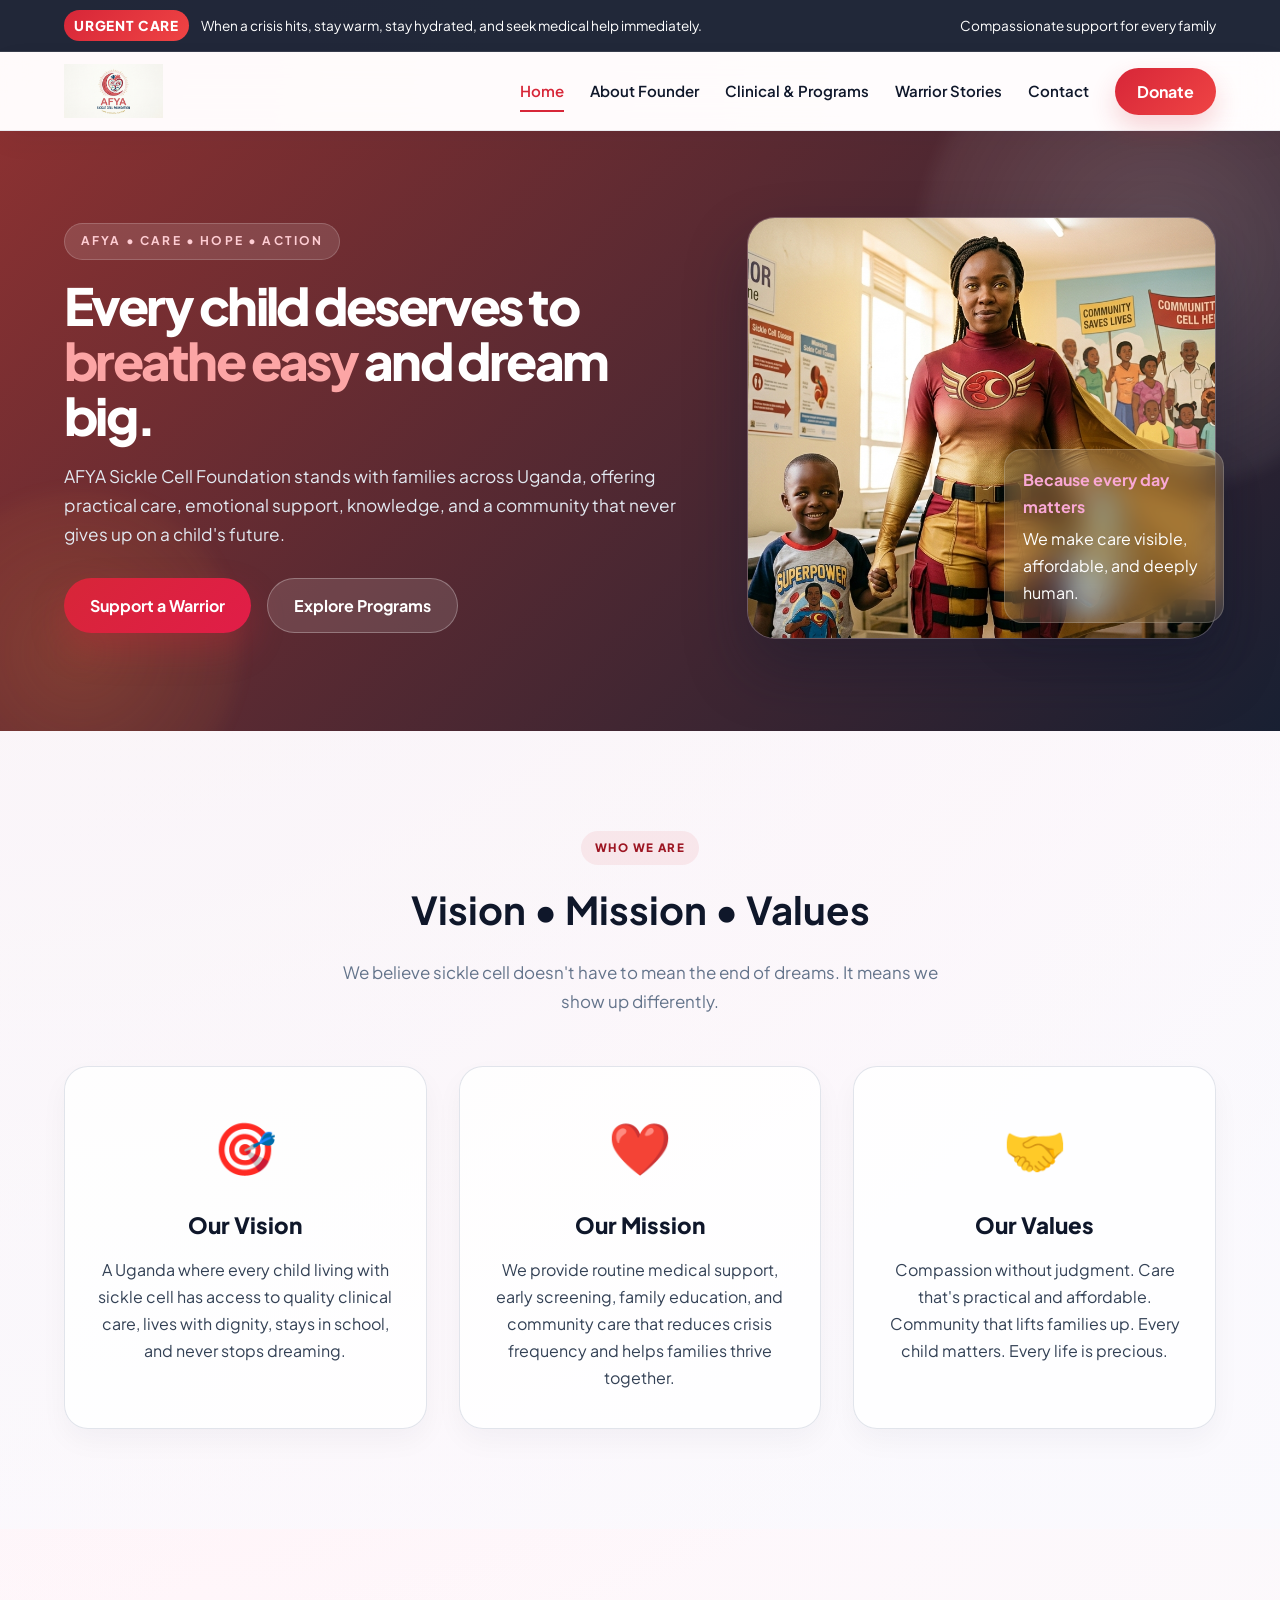
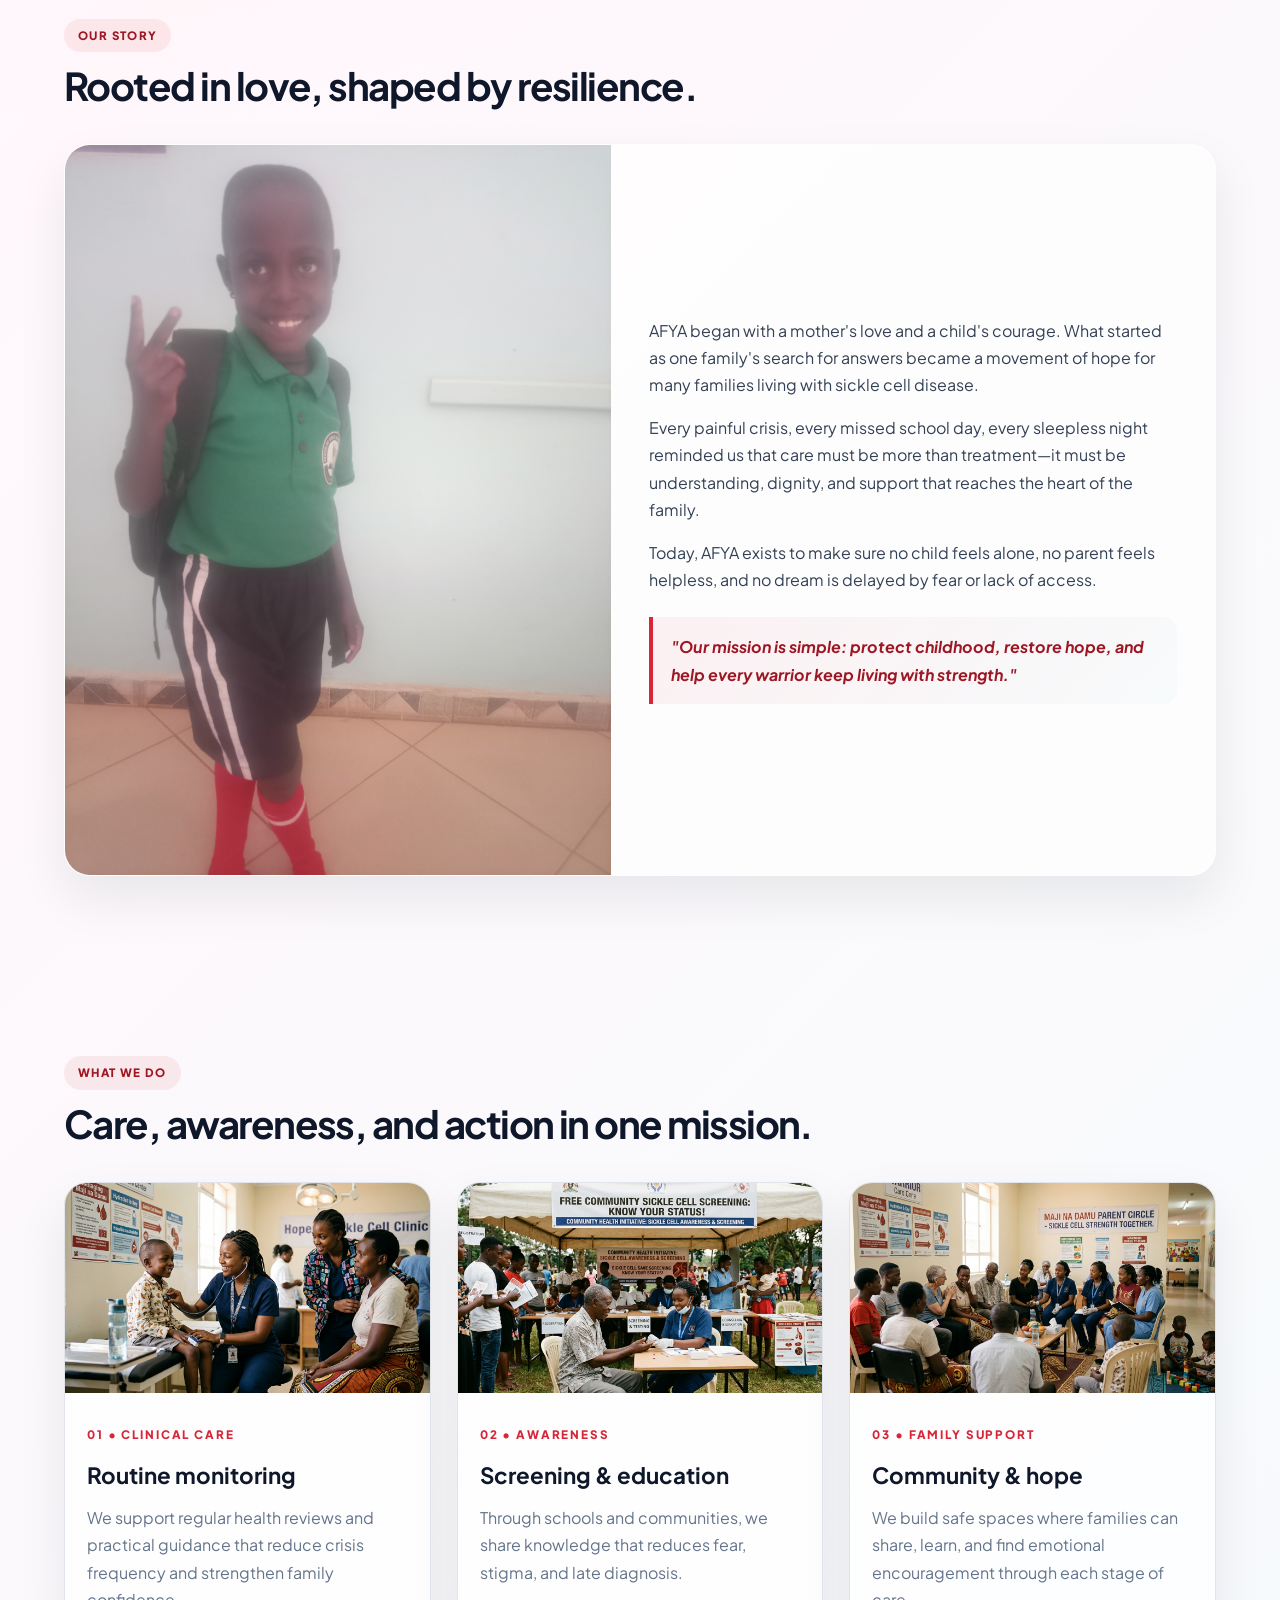
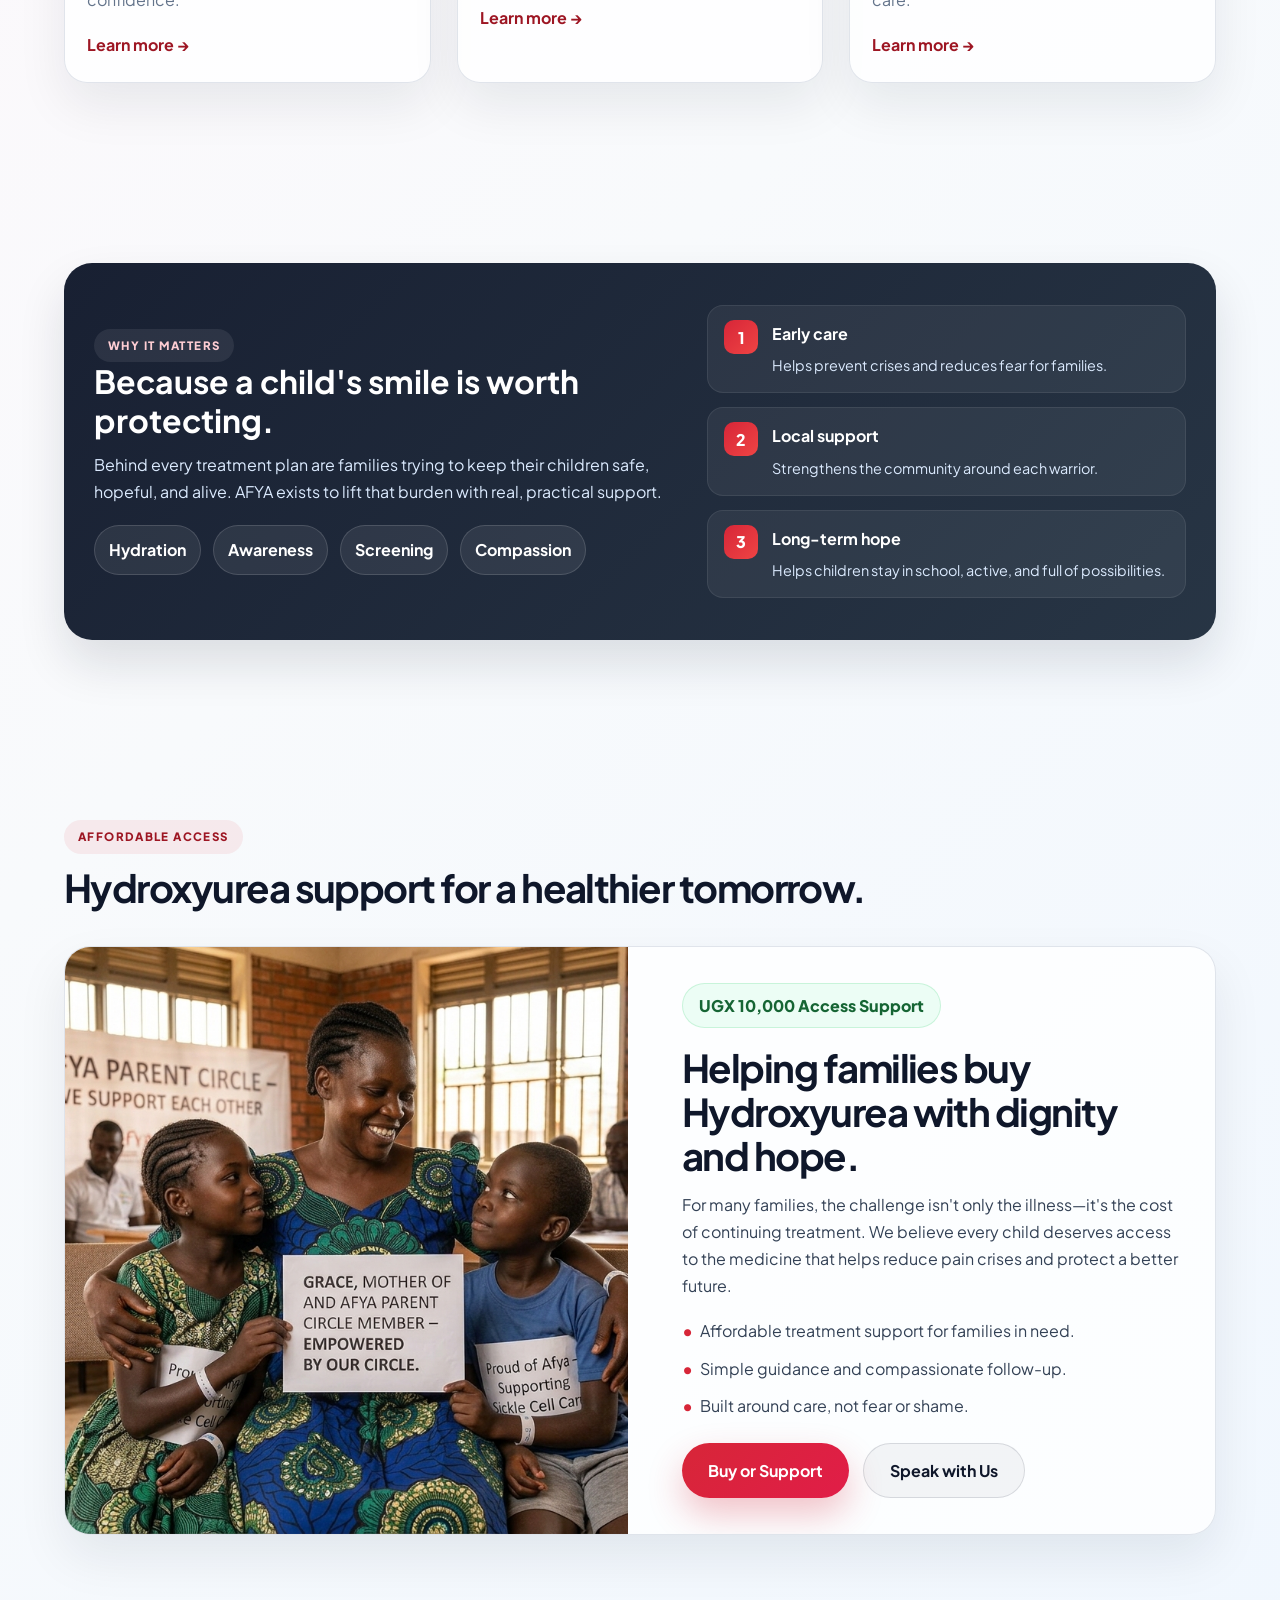
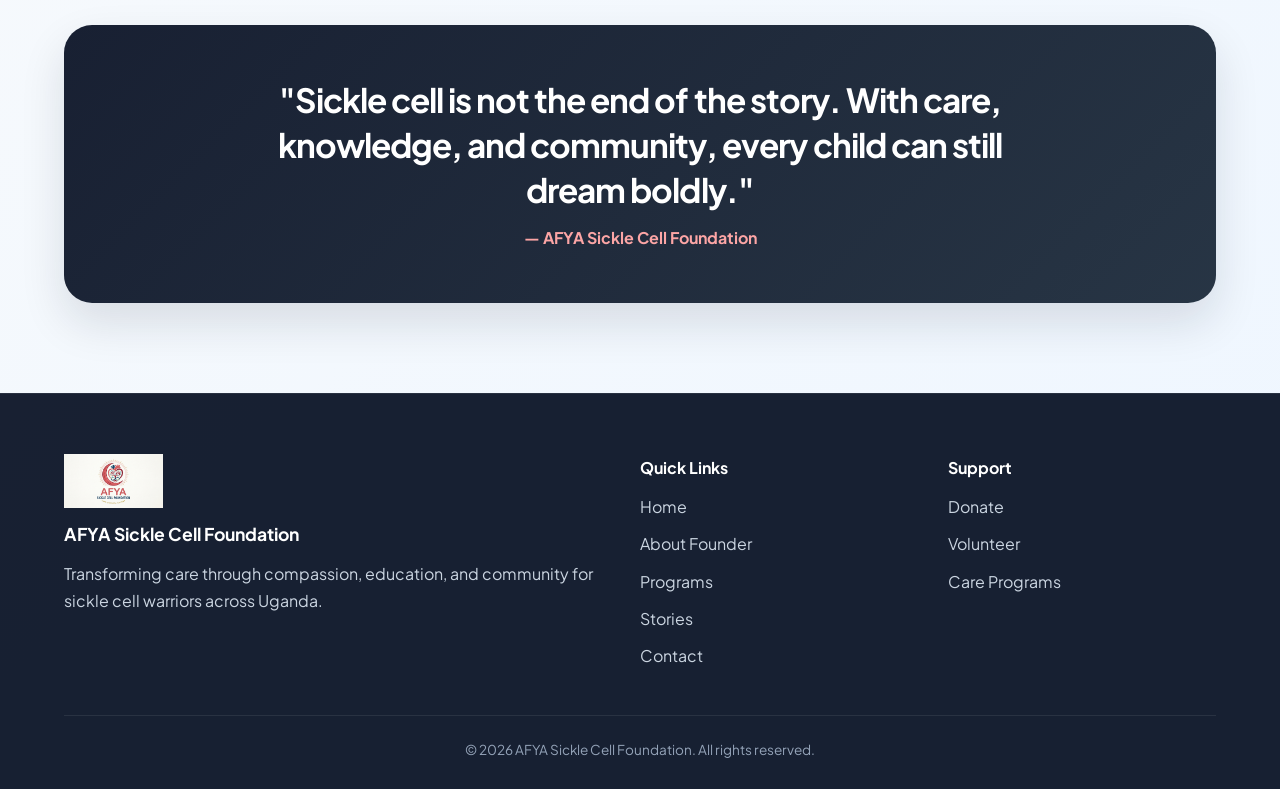
==== commit e231ee90: "Remove stats section and add Vision, Mission, Values sections to homepage" ====
--- a/index.html
+++ b/index.html
@@ -250,42 +250,57 @@
         }
         .floating-message strong { display: block; margin-bottom: 4px; color: #f9a8d4; }
 
-        .stats-section {
-            position: relative;
-            z-index: 4;
-            margin-top: -30px;
-        }
-        .stats-grid {
-            display: grid;
-            grid-template-columns: repeat(auto-fit, minmax(220px, 1fr));
-            background: rgba(255,255,255,0.76);
-            backdrop-filter: blur(14px);
-            -webkit-backdrop-filter: blur(14px);
-            border: 1px solid rgba(255,255,255,0.48);
+        .values-section {
+            padding: 100px 0;
+            background: linear-gradient(135deg, rgba(248, 251, 255, 0.5), rgba(248, 250, 255, 0.5));
+        }
+        .values-head {
+            text-align: center;
+            margin-bottom: 50px;
+        }
+        .values-head h2 {
+            font-size: clamp(2.2rem, 3vw, 2.8rem);
+            color: var(--navy-deep);
+            margin-top: 12px;
+            margin-bottom: 16px;
+        }
+        .values-head p {
+            max-width: 620px;
+            margin: 0 auto;
+            color: var(--slate-muted);
+            font-size: 1.06rem;
+        }
+        .values-grid {
+            display: grid;
+            grid-template-columns: repeat(auto-fit, minmax(300px, 1fr));
+            gap: 32px;
+        }
+        .value-card {
+            background: rgba(255,255,255,0.8);
+            border: 1px solid var(--border);
             border-radius: 24px;
-            overflow: hidden;
-            box-shadow: var(--shadow-soft);
-        }
-        .stat-card {
-            padding: 28px 20px;
+            padding: 36px 28px;
             text-align: center;
-            border-right: 1px solid rgba(148, 163, 184, 0.18);
-            background: rgba(255,255,255,0.08);
-        }
-        .stat-card:last-child { border-right: none; }
-        .stat-number {
-            display: block;
-            font-size: 1.9rem;
+            box-shadow: 0 12px 28px rgba(15, 23, 42, 0.04);
+            transition: transform 0.3s ease, box-shadow 0.3s ease;
+        }
+        .value-card:hover {
+            transform: translateY(-6px);
+            box-shadow: 0 20px 40px rgba(15, 23, 42, 0.08);
+        }
+        .value-icon {
+            font-size: 3.2rem;
+            margin-bottom: 16px;
+        }
+        .value-card h3 {
+            font-size: 1.4rem;
+            color: var(--navy-deep);
+            margin-bottom: 12px;
             font-weight: 800;
-            color: var(--dark-red);
-        }
-        .stat-label {
-            display: block;
-            font-size: 0.8rem;
-            font-weight: 700;
-            text-transform: uppercase;
-            letter-spacing: 0.08em;
-            color: var(--slate-muted);
+        }
+        .value-card p {
+            color: var(--slate-text);
+            line-height: 1.7;
         }
 
         .story-section, .programs-section, .impact-section, .forum-section {
@@ -621,7 +636,7 @@
             <div class="hero-content">
                 <span class="hero-tag">AFYA • Care • Hope • Action</span>
                 <h1>Every child deserves to <span>breathe easy</span> and dream big.</h1>
-                <p class="hero-lead">AFYA Sickle Cell Foundation stands with families across Uganda, offering practical care, emotional support, knowledge, and a community that never gives up on a child’s future.</p>
+                <p class="hero-lead">AFYA Sickle Cell Foundation stands with families across Uganda, offering practical care, emotional support, knowledge, and a community that never gives up on a child's future.</p>
                 <div class="hero-actions">
                     <a href="donate.html" class="btn btn-primary">Support a Warrior</a>
                     <a href="programs.html" class="btn btn-light">Explore Programs</a>
@@ -639,24 +654,28 @@
         </div>
     </section>
 
-    <section class="stats-section">
+    <section class="values-section">
         <div class="container">
-            <div class="stats-grid">
-                <div class="stat-card">
-                    <span class="stat-number">1,000+</span>
-                    <span class="stat-label">Warriors supported</span>
-                </div>
-                <div class="stat-card">
-                    <span class="stat-number">24/7</span>
-                    <span class="stat-label">Care guidance</span>
-                </div>
-                <div class="stat-card">
-                    <span class="stat-number">40+</span>
-                    <span class="stat-label">Outreach sessions</span>
-                </div>
-                <div class="stat-card">
-                    <span class="stat-number">100%</span>
-                    <span class="stat-label">Compassion-led care</span>
+            <div class="values-head">
+                <span class="section-tag">Who We Are</span>
+                <h2>Vision • Mission • Values</h2>
+                <p>We believe sickle cell doesn't have to mean the end of dreams. It means we show up differently.</p>
+            </div>
+            <div class="values-grid">
+                <div class="value-card">
+                    <div class="value-icon">🎯</div>
+                    <h3>Our Vision</h3>
+                    <p>A Uganda where every child living with sickle cell has access to quality clinical care, lives with dignity, stays in school, and never stops dreaming.</p>
+                </div>
+                <div class="value-card">
+                    <div class="value-icon">❤️</div>
+                    <h3>Our Mission</h3>
+                    <p>We provide routine medical support, early screening, family education, and community care that reduces crisis frequency and helps families thrive together.</p>
+                </div>
+                <div class="value-card">
+                    <div class="value-icon">🤝</div>
+                    <h3>Our Values</h3>
+                    <p>Compassion without judgment. Care that's practical and affordable. Community that lifts families up. Every child matters. Every life is precious.</p>
                 </div>
             </div>
         </div>
@@ -671,10 +690,10 @@
             <div class="story-card">
                 <img src="assets/anabel.jpg" alt="Anabel's story">
                 <div class="story-copy">
-                    <p>AFYA began with a mother’s love and a child’s courage. What started as one family’s search for answers became a movement of hope for many families living with sickle cell disease.</p>
+                    <p>AFYA began with a mother's love and a child's courage. What started as one family's search for answers became a movement of hope for many families living with sickle cell disease.</p>
                     <p>Every painful crisis, every missed school day, every sleepless night reminded us that care must be more than treatment—it must be understanding, dignity, and support that reaches the heart of the family.</p>
                     <p>Today, AFYA exists to make sure no child feels alone, no parent feels helpless, and no dream is delayed by fear or lack of access.</p>
-                    <div class="mini-quote">“Our mission is simple: protect childhood, restore hope, and help every warrior keep living with strength.”</div>
+                    <div class="mini-quote">"Our mission is simple: protect childhood, restore hope, and help every warrior keep living with strength."</div>
                 </div>
             </div>
         </div>
@@ -730,7 +749,7 @@
                 <div class="impact-grid">
                     <div>
                         <span class="section-tag" style="background: rgba(255,255,255,0.08); color: #fecdd3;">Why it matters</span>
-                        <h3>Because a child’s smile is worth protecting.</h3>
+                        <h3>Because a child's smile is worth protecting.</h3>
                         <p>Behind every treatment plan are families trying to keep their children safe, hopeful, and alive. AFYA exists to lift that burden with real, practical support.</p>
                         <div class="impact-tags">
                             <span>Hydration</span>
@@ -780,7 +799,7 @@
                 <div class="forum-copy">
                     <span class="price-badge">UGX 10,000 Access Support</span>
                     <h3>Helping families buy Hydroxyurea with dignity and hope.</h3>
-                    <p>For many families, the challenge isn’t only the illness—it’s the cost of continuing treatment. We believe every child deserves access to the medicine that helps reduce pain crises and protect a better future.</p>
+                    <p>For many families, the challenge isn't only the illness—it's the cost of continuing treatment. We believe every child deserves access to the medicine that helps reduce pain crises and protect a better future.</p>
                     <ul class="forum-list">
                         <li>Affordable treatment support for families in need.</li>
                         <li>Simple guidance and compassionate follow-up.</li>
@@ -798,7 +817,7 @@
     <section class="quote-banner">
         <div class="container">
             <div class="quote-box">
-                <h2>“Sickle cell is not the end of the story. With care, knowledge, and community, every child can still dream boldly.”</h2>
+                <h2>"Sickle cell is not the end of the story. With care, knowledge, and community, every child can still dream boldly."</h2>
                 <p>— AFYA Sickle Cell Foundation</p>
             </div>
         </div>
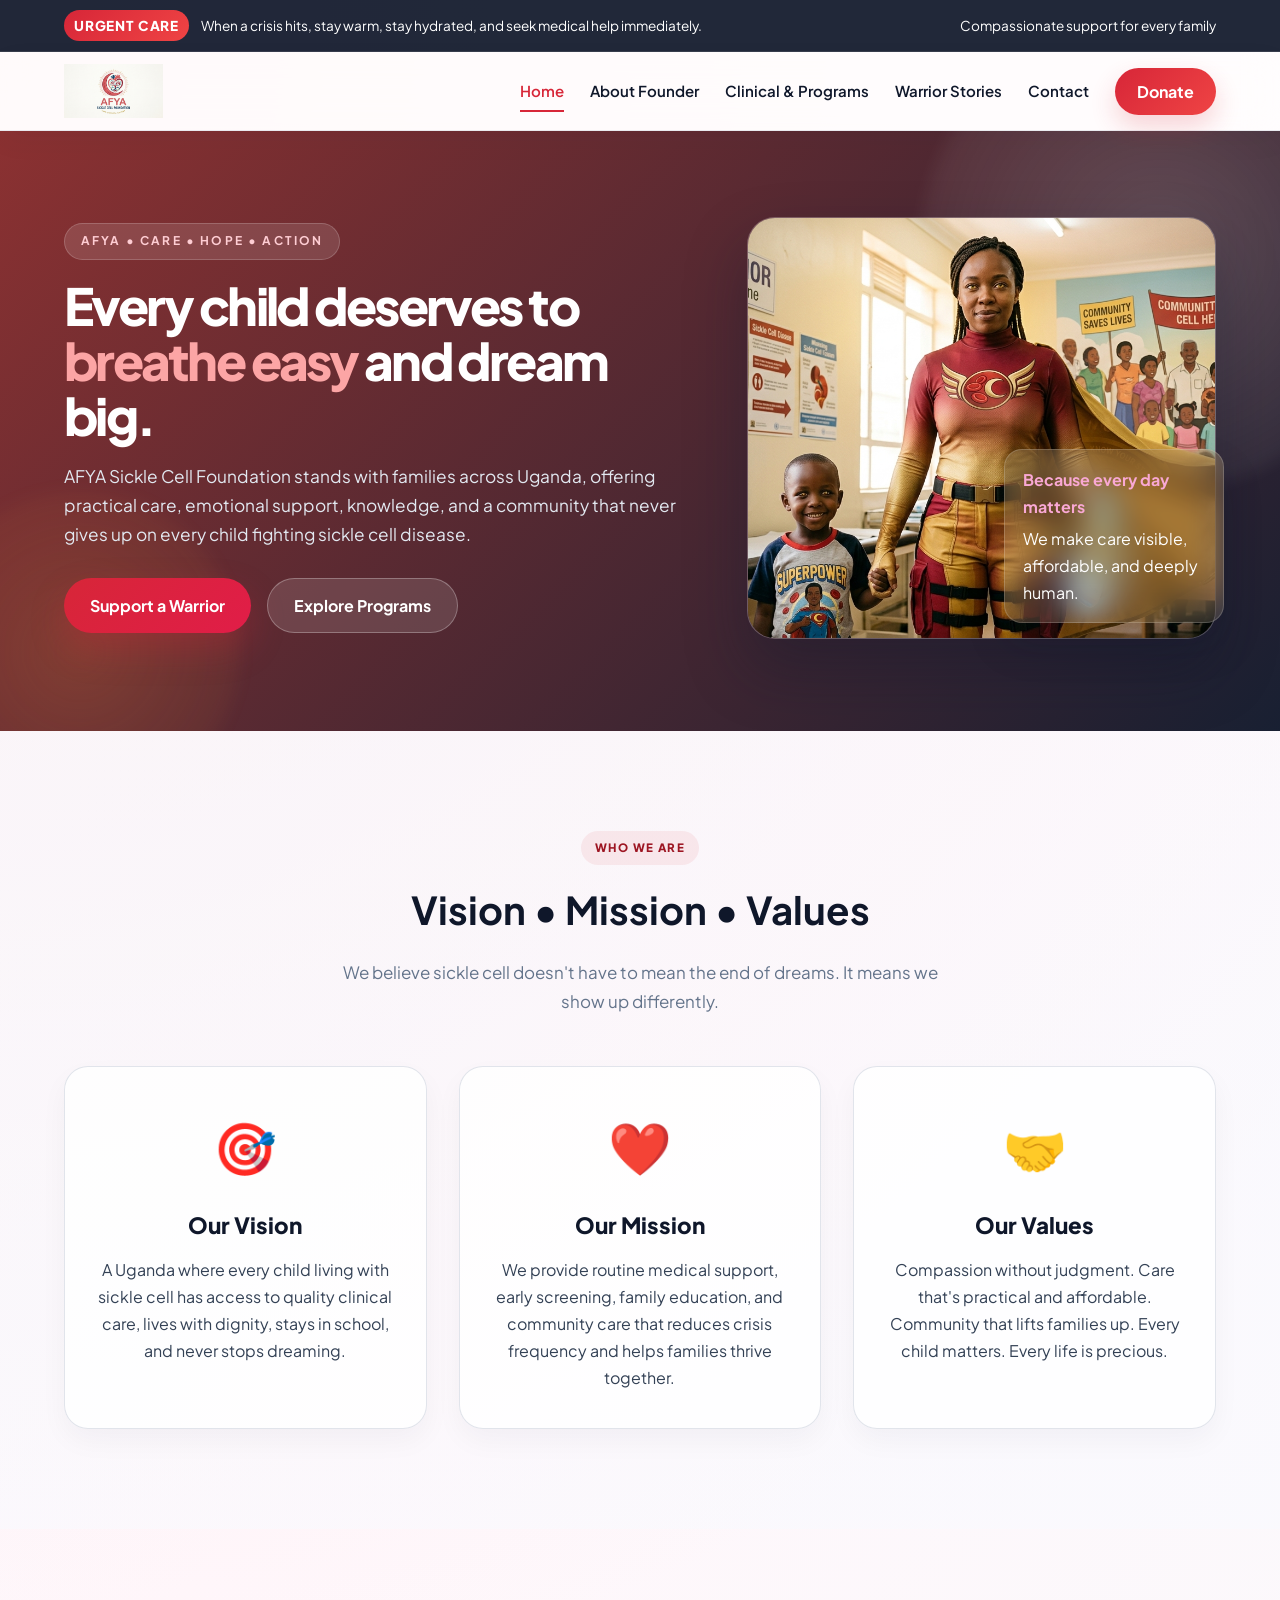
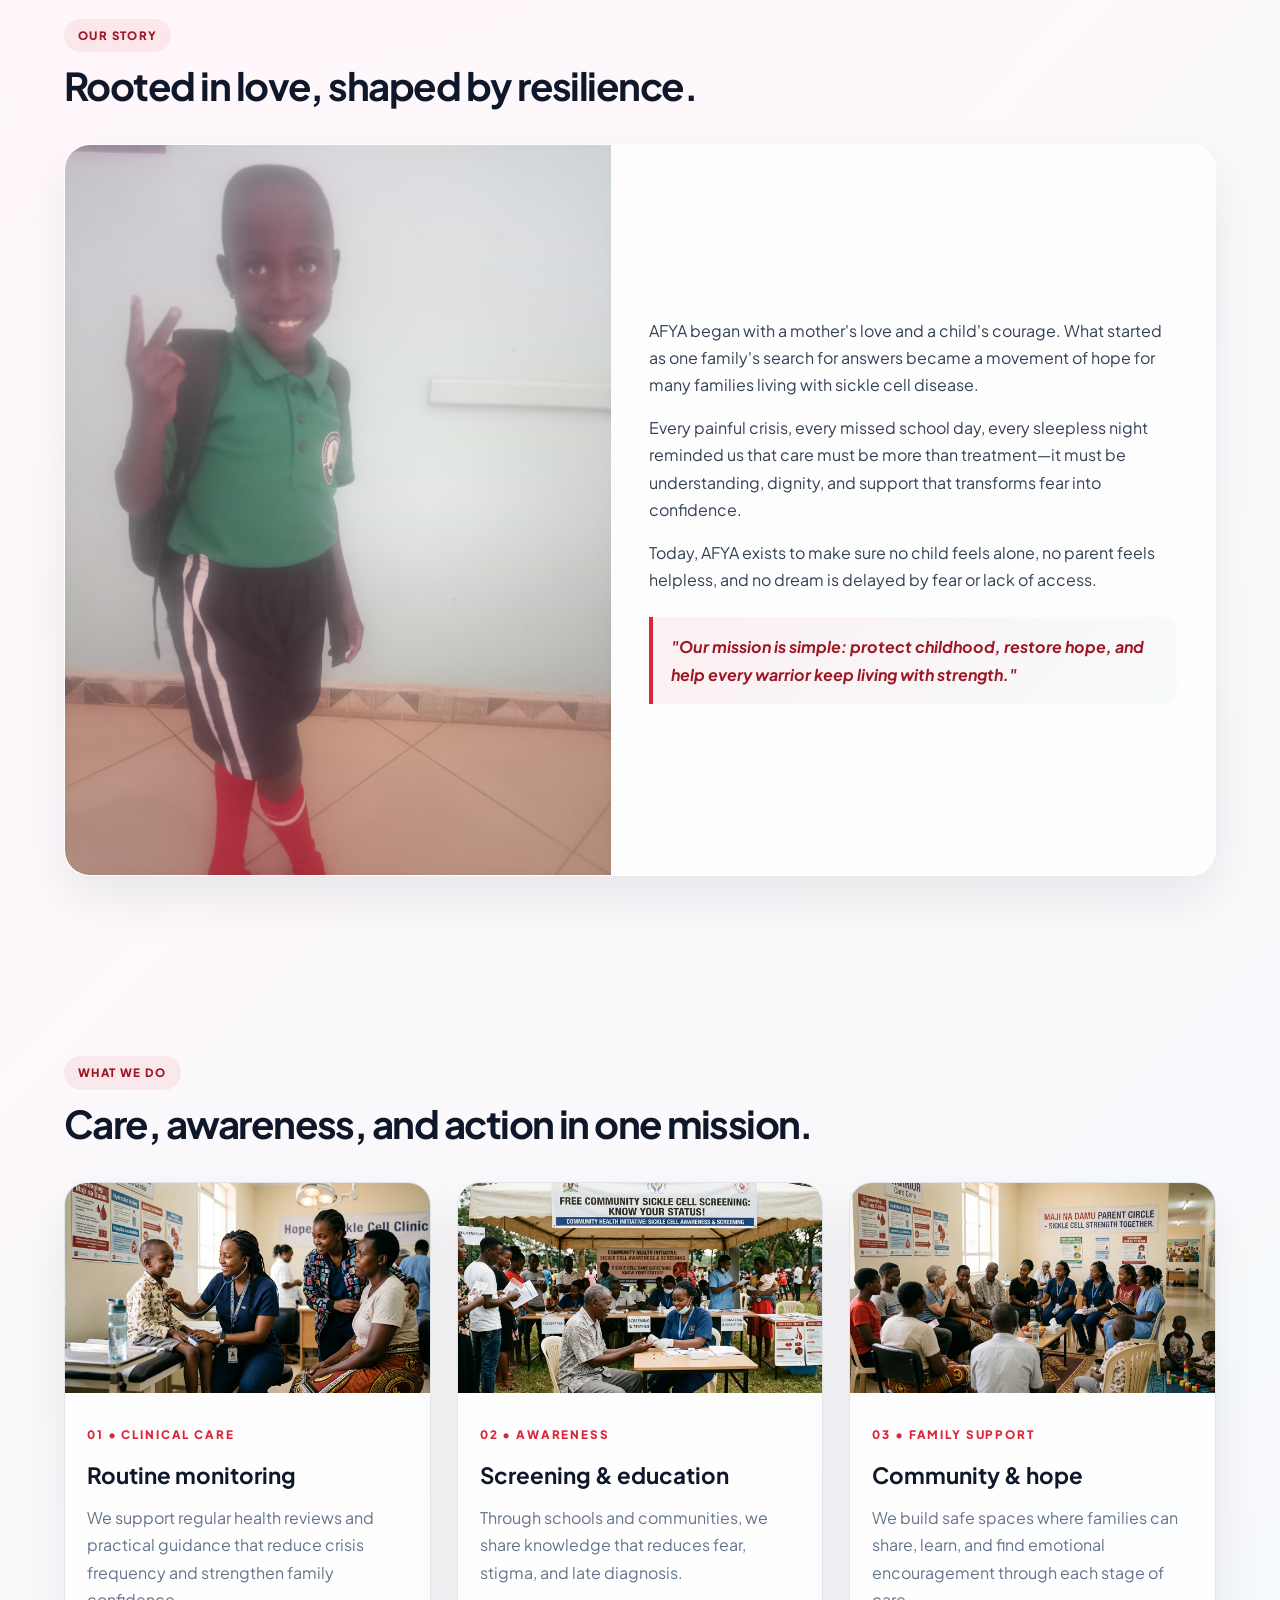
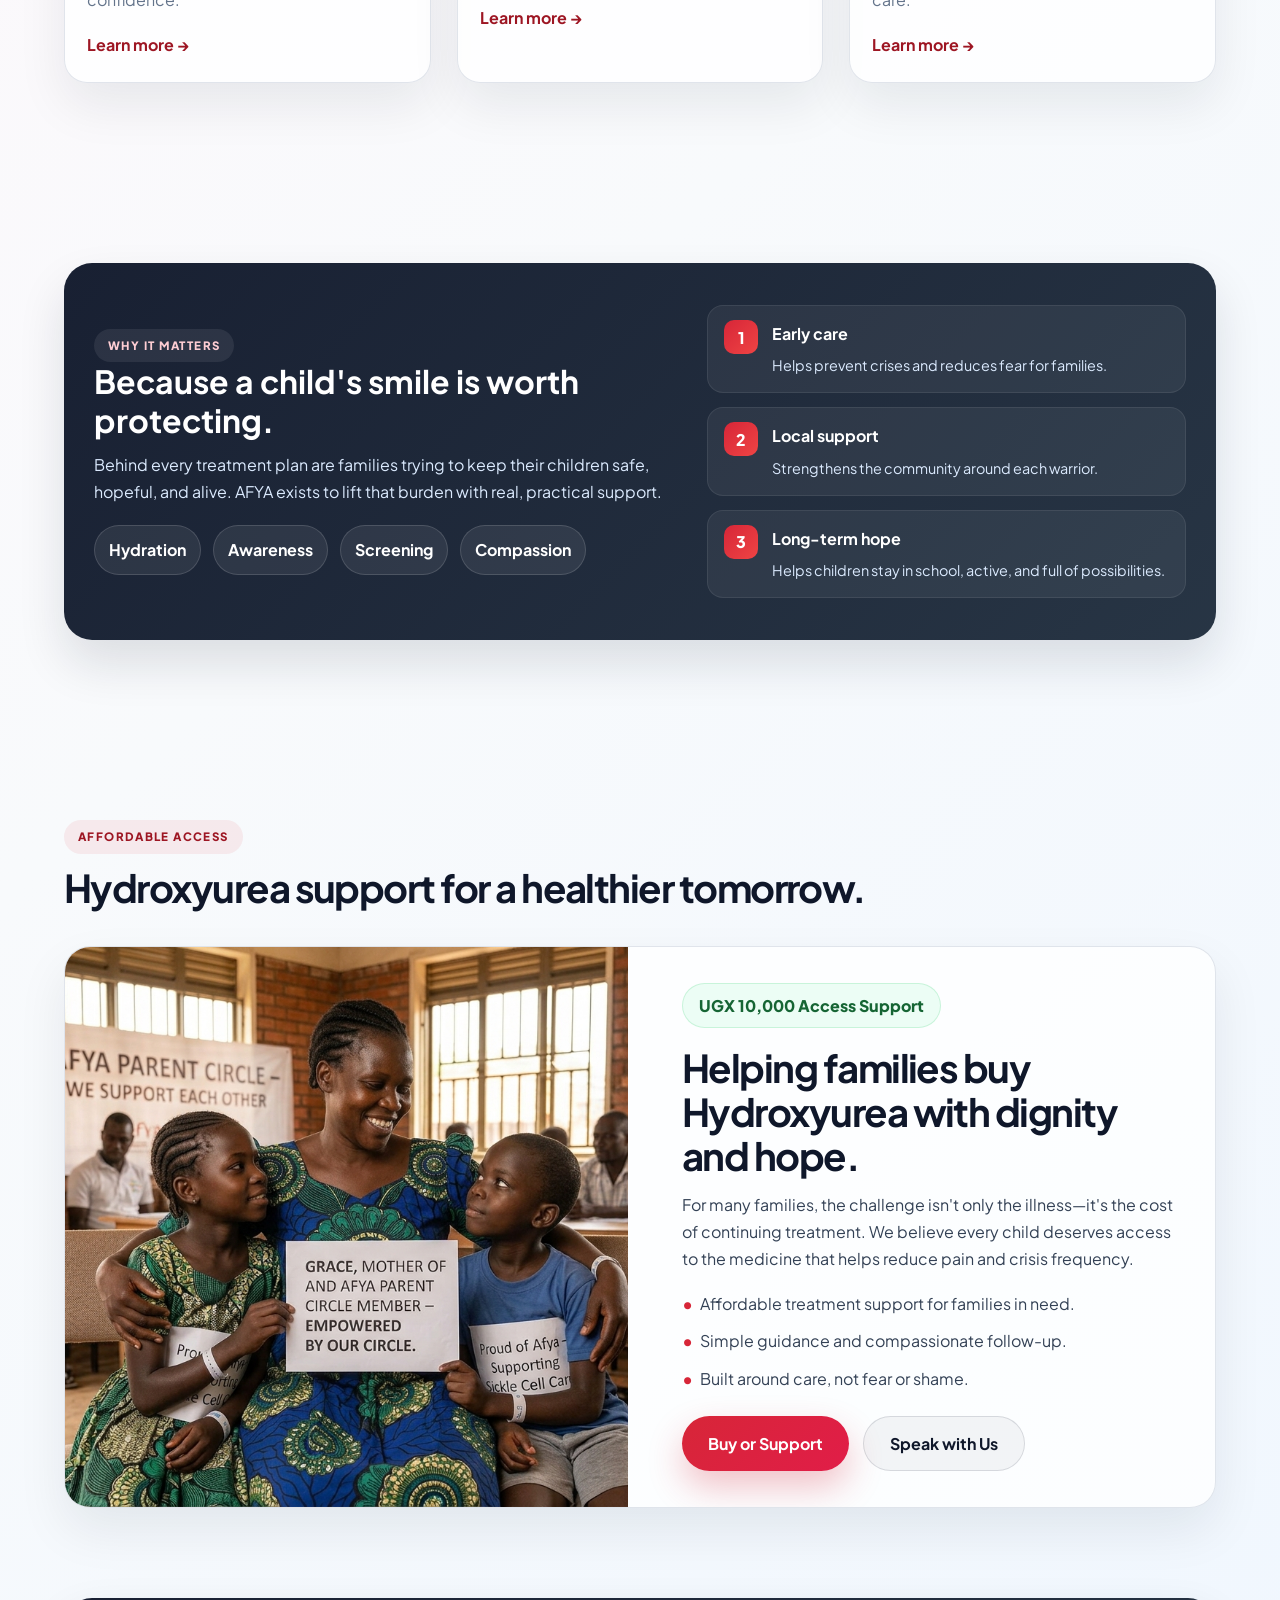
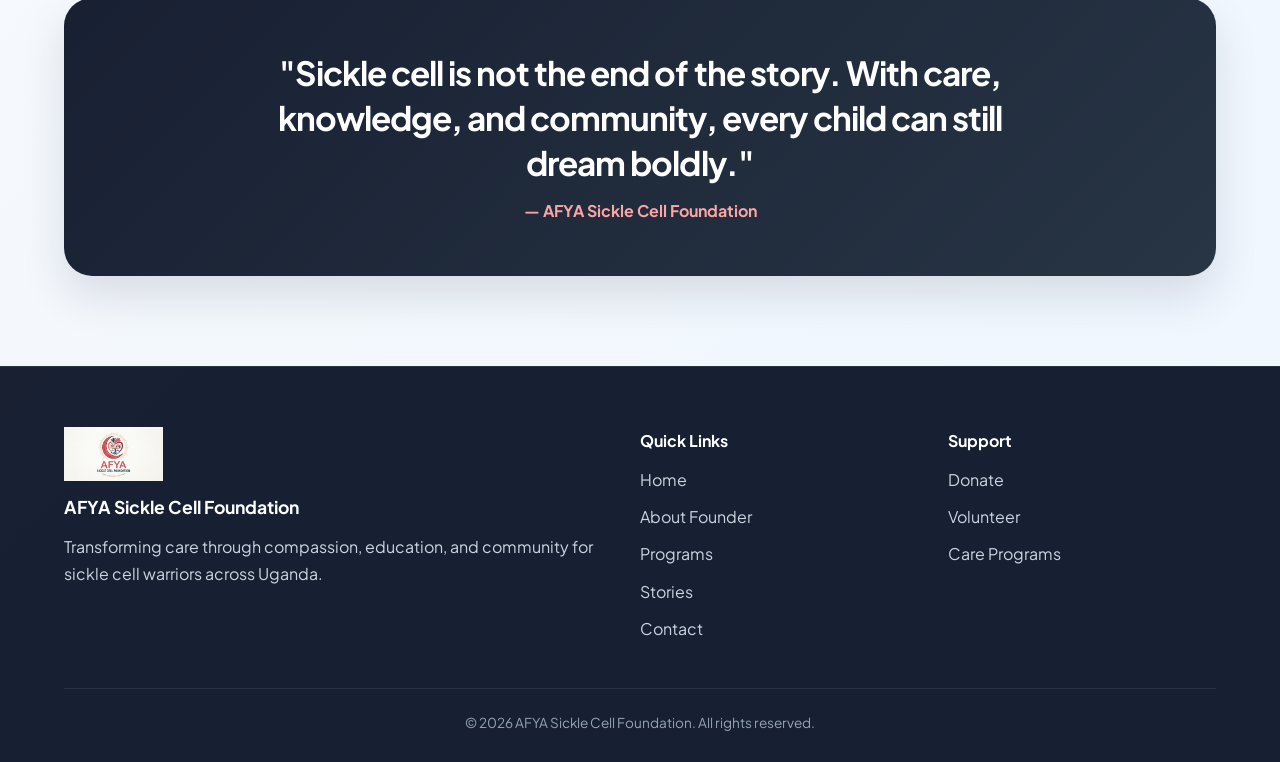
==== commit f9441279: "Load the AFYA assistant script on the homepage so the floating chat and voice feature actually appea" ====
--- a/index.html
+++ b/index.html
@@ -23,7 +23,6 @@
             --shadow-soft: 0 22px 50px rgba(15, 23, 42, 0.08);
             --font-main: 'Plus Jakarta Sans', -apple-system, sans-serif;
         }
-
         * { box-sizing: border-box; margin: 0; padding: 0; }
         html { scroll-behavior: smooth; }
         body {
@@ -34,7 +33,6 @@
                 linear-gradient(135deg, #f8fbff 0%, #fff7fb 26%, #f8fafc 60%, #eef6ff 100%);
             line-height: 1.7;
         }
-
         a { text-decoration: none; }
         img { max-width: 100%; display: block; }
         .container { width: min(1160px, 90%); margin: 0 auto; }
@@ -70,7 +68,6 @@
             border: 1px solid rgba(255,255,255,0.28);
             color: #fff;
         }
-
         .top-bar {
             background: rgba(15, 23, 42, 0.92);
             color: #fff;
@@ -96,7 +93,6 @@
             text-transform: uppercase;
             margin-right: 10px;
         }
-
         .site-header {
             position: sticky;
             top: 0;
@@ -151,7 +147,6 @@
             font-weight: 700;
             box-shadow: 0 12px 26px rgba(215, 38, 56, 0.2);
         }
-
         .hero-section {
             position: relative;
             overflow: hidden;
@@ -216,11 +211,7 @@
             margin-bottom: 28px;
         }
         .hero-actions { display: flex; gap: 16px; flex-wrap: wrap; }
-        .hero-visual {
-            position: relative;
-            display: grid;
-            place-items: center;
-        }
+        .hero-visual { position: relative; display: grid; place-items: center; }
         .hero-image-card {
             position: relative;
             overflow: hidden;
@@ -249,359 +240,71 @@
             box-shadow: 0 22px 40px rgba(15, 23, 42, 0.15);
         }
         .floating-message strong { display: block; margin-bottom: 4px; color: #f9a8d4; }
-
-        .values-section {
-            padding: 100px 0;
-            background: linear-gradient(135deg, rgba(248, 251, 255, 0.5), rgba(248, 250, 255, 0.5));
-        }
-        .values-head {
-            text-align: center;
-            margin-bottom: 50px;
-        }
-        .values-head h2 {
-            font-size: clamp(2.2rem, 3vw, 2.8rem);
-            color: var(--navy-deep);
-            margin-top: 12px;
-            margin-bottom: 16px;
-        }
-        .values-head p {
-            max-width: 620px;
-            margin: 0 auto;
-            color: var(--slate-muted);
-            font-size: 1.06rem;
-        }
-        .values-grid {
-            display: grid;
-            grid-template-columns: repeat(auto-fit, minmax(300px, 1fr));
-            gap: 32px;
-        }
-        .value-card {
-            background: rgba(255,255,255,0.8);
-            border: 1px solid var(--border);
-            border-radius: 24px;
-            padding: 36px 28px;
-            text-align: center;
-            box-shadow: 0 12px 28px rgba(15, 23, 42, 0.04);
-            transition: transform 0.3s ease, box-shadow 0.3s ease;
-        }
-        .value-card:hover {
-            transform: translateY(-6px);
-            box-shadow: 0 20px 40px rgba(15, 23, 42, 0.08);
-        }
-        .value-icon {
-            font-size: 3.2rem;
-            margin-bottom: 16px;
-        }
-        .value-card h3 {
-            font-size: 1.4rem;
-            color: var(--navy-deep);
-            margin-bottom: 12px;
-            font-weight: 800;
-        }
-        .value-card p {
-            color: var(--slate-text);
-            line-height: 1.7;
-        }
-
-        .story-section, .programs-section, .impact-section, .forum-section {
-            padding: 90px 0;
-        }
-        .section-head {
-            margin-bottom: 36px;
-        }
-        .section-head h2 {
-            font-size: clamp(2.1rem, 3vw, 2.9rem);
-            color: var(--navy-deep);
-            margin-top: 12px;
-            line-height: 1.15;
-            letter-spacing: -0.04em;
-        }
-        .story-card {
-            display: grid;
-            grid-template-columns: 0.95fr 1.05fr;
-            background: rgba(255,255,255,0.7);
-            border: 1px solid rgba(255,255,255,0.4);
-            border-radius: 26px;
-            overflow: hidden;
-            box-shadow: var(--shadow-soft);
-        }
-        .story-card img {
-            width: 100%;
-            height: 100%;
-            min-height: 340px;
-            object-fit: cover;
-        }
-        .story-copy {
-            padding: 44px 38px;
-            display: flex;
-            flex-direction: column;
-            justify-content: center;
-        }
-        .story-copy p {
-            margin-bottom: 16px;
-            color: var(--slate-text);
-        }
-        .mini-quote {
-            margin-top: 8px;
-            border-left: 4px solid var(--primary-red);
-            padding: 16px 18px;
-            background: linear-gradient(135deg, rgba(215,38,56,0.06), rgba(168, 218, 220, 0.08));
-            border-radius: 0 14px 14px 0;
-            font-style: italic;
-            color: var(--dark-red);
-            font-weight: 700;
-        }
-
-        .pillars-grid {
-            display: grid;
-            grid-template-columns: repeat(auto-fit, minmax(260px, 1fr));
-            gap: 26px;
-        }
-        .pillar-card {
-            background: rgba(255,255,255,0.76);
-            border: 1px solid var(--border);
-            border-radius: 23px;
-            overflow: hidden;
-            box-shadow: var(--shadow-soft);
-            transition: transform 0.2s ease, box-shadow 0.2s ease;
-        }
-        .pillar-card:hover {
-            transform: translateY(-8px);
-            box-shadow: 0 24px 48px rgba(15,23,42,0.12);
-        }
+        .values-section { padding: 100px 0; background: linear-gradient(135deg, rgba(248, 251, 255, 0.5), rgba(248, 250, 255, 0.5)); }
+        .values-head { text-align: center; margin-bottom: 50px; }
+        .values-head h2 { font-size: clamp(2.2rem, 3vw, 2.8rem); color: var(--navy-deep); margin-top: 12px; margin-bottom: 16px; }
+        .values-head p { max-width: 620px; margin: 0 auto; color: var(--slate-muted); font-size: 1.06rem; }
+        .values-grid { display: grid; grid-template-columns: repeat(auto-fit, minmax(300px, 1fr)); gap: 32px; }
+        .value-card { background: rgba(255,255,255,0.8); border: 1px solid var(--border); border-radius: 24px; padding: 36px 28px; text-align: center; box-shadow: 0 12px 28px rgba(15, 23, 42, 0.04); transition: transform 0.3s ease, box-shadow 0.3s ease; }
+        .value-card:hover { transform: translateY(-6px); box-shadow: 0 20px 40px rgba(15, 23, 42, 0.08); }
+        .value-icon { font-size: 3.2rem; margin-bottom: 16px; }
+        .value-card h3 { font-size: 1.4rem; color: var(--navy-deep); margin-bottom: 12px; font-weight: 800; }
+        .value-card p { color: var(--slate-text); line-height: 1.7; }
+        .story-section, .programs-section, .impact-section, .forum-section { padding: 90px 0; }
+        .section-head { margin-bottom: 36px; }
+        .section-head h2 { font-size: clamp(2.1rem, 3vw, 2.9rem); color: var(--navy-deep); margin-top: 12px; line-height: 1.15; letter-spacing: -0.04em; }
+        .story-card { display: grid; grid-template-columns: 0.95fr 1.05fr; background: rgba(255,255,255,0.7); border: 1px solid rgba(255,255,255,0.4); border-radius: 26px; overflow: hidden; box-shadow: var(--shadow-soft); }
+        .story-card img { width: 100%; height: 100%; min-height: 340px; object-fit: cover; }
+        .story-copy { padding: 44px 38px; display: flex; flex-direction: column; justify-content: center; }
+        .story-copy p { margin-bottom: 16px; color: var(--slate-text); }
+        .mini-quote { margin-top: 8px; border-left: 4px solid var(--primary-red); padding: 16px 18px; background: linear-gradient(135deg, rgba(215,38,56,0.06), rgba(168, 218, 220, 0.08)); border-radius: 0 14px 14px 0; font-style: italic; color: var(--dark-red); font-weight: 700; }
+        .pillars-grid { display: grid; grid-template-columns: repeat(auto-fit, minmax(260px, 1fr)); gap: 26px; }
+        .pillar-card { background: rgba(255,255,255,0.76); border: 1px solid var(--border); border-radius: 23px; overflow: hidden; box-shadow: var(--shadow-soft); transition: transform 0.2s ease, box-shadow 0.2s ease; }
+        .pillar-card:hover { transform: translateY(-8px); box-shadow: 0 24px 48px rgba(15,23,42,0.12); }
         .card-img-wrap { height: 210px; overflow: hidden; }
-        .card-img-wrap img {
-            width: 100%;
-            height: 100%;
-            object-fit: cover;
-            transition: transform 0.25s ease;
-        }
+        .card-img-wrap img { width: 100%; height: 100%; object-fit: cover; transition: transform 0.25s ease; }
         .pillar-card:hover .card-img-wrap img { transform: scale(1.04); }
-        .pillar-body {
-            padding: 26px 22px 24px;
-        }
-        .pillar-index {
-            font-size: 0.73rem;
-            color: var(--primary-red);
-            letter-spacing: 0.16em;
-            text-transform: uppercase;
-            font-weight: 800;
-        }
-        .pillar-card h3 {
-            margin: 10px 0 10px;
-            font-size: 1.4rem;
-            color: var(--navy-deep);
-        }
-        .pillar-card p {
-            color: var(--slate-muted);
-            margin-bottom: 18px;
-        }
-        .card-link {
-            color: var(--dark-red);
-            font-weight: 700;
-        }
-
-        .impact-panel {
-            background: linear-gradient(135deg, rgba(15,23,42,0.96), rgba(31,45,61,0.96));
-            border-radius: 28px;
-            padding: 42px 30px;
-            color: #fff;
-            box-shadow: 0 24px 48px rgba(15,23,42,0.12);
-        }
-        .impact-grid {
-            display: grid;
-            grid-template-columns: 1.1fr 0.9fr;
-            gap: 28px;
-            align-items: center;
-        }
-        .impact-panel h3 {
-            font-size: clamp(2rem, 2.4vw, 2.6rem);
-            line-height: 1.2;
-            margin-bottom: 12px;
-        }
-        .impact-panel p {
-            color: #dbeafe;
-            margin-bottom: 20px;
-        }
-        .impact-tags {
-            display: flex;
-            gap: 12px;
-            flex-wrap: wrap;
-        }
-        .impact-tags span {
-            background: rgba(255,255,255,0.08);
-            border: 1px solid rgba(255,255,255,0.14);
-            color: #fff;
-            padding: 10px 14px;
-            border-radius: 999px;
-            font-weight: 700;
-        }
-        .impact-points {
-            list-style: none;
-            display: grid;
-            gap: 14px;
-        }
-        .impact-points li {
-            display: flex;
-            gap: 14px;
-            align-items: flex-start;
-            padding: 14px 16px;
-            border-radius: 16px;
-            background: rgba(255,255,255,0.06);
-            border: 1px solid rgba(255,255,255,0.08);
-        }
-        .impact-number {
-            width: 34px;
-            height: 34px;
-            border-radius: 10px;
-            background: linear-gradient(135deg, var(--primary-red), #ef4444);
-            color: #fff;
-            display: grid;
-            place-items: center;
-            font-weight: 800;
-            flex-shrink: 0;
-        }
+        .pillar-body { padding: 26px 22px 24px; }
+        .pillar-index { font-size: 0.73rem; color: var(--primary-red); letter-spacing: 0.16em; text-transform: uppercase; font-weight: 800; }
+        .pillar-card h3 { margin: 10px 0 10px; font-size: 1.4rem; color: var(--navy-deep); }
+        .pillar-card p { color: var(--slate-muted); margin-bottom: 18px; }
+        .card-link { color: var(--dark-red); font-weight: 700; }
+        .impact-panel { background: linear-gradient(135deg, rgba(15,23,42,0.96), rgba(31,45,61,0.96)); border-radius: 28px; padding: 42px 30px; color: #fff; box-shadow: 0 24px 48px rgba(15,23,42,0.12); }
+        .impact-grid { display: grid; grid-template-columns: 1.1fr 0.9fr; gap: 28px; align-items: center; }
+        .impact-panel h3 { font-size: clamp(2rem, 2.4vw, 2.6rem); line-height: 1.2; margin-bottom: 12px; }
+        .impact-panel p { color: #dbeafe; margin-bottom: 20px; }
+        .impact-tags { display: flex; gap: 12px; flex-wrap: wrap; }
+        .impact-tags span { background: rgba(255,255,255,0.08); border: 1px solid rgba(255,255,255,0.14); color: #fff; padding: 10px 14px; border-radius: 999px; font-weight: 700; }
+        .impact-points { list-style: none; display: grid; gap: 14px; }
+        .impact-points li { display: flex; gap: 14px; align-items: flex-start; padding: 14px 16px; border-radius: 16px; background: rgba(255,255,255,0.06); border: 1px solid rgba(255,255,255,0.08); }
+        .impact-number { width: 34px; height: 34px; border-radius: 10px; background: linear-gradient(135deg, var(--primary-red), #ef4444); color: #fff; display: grid; place-items: center; font-weight: 800; flex-shrink: 0; }
         .impact-points strong { display: block; margin-bottom: 4px; }
         .impact-points span { color: #dbeafe; font-size: 0.9rem; }
-
-        .forum-card {
-            display: grid;
-            grid-template-columns: 1fr 1fr;
-            gap: 24px;
-            background: rgba(255,255,255,0.76);
-            border: 1px solid var(--border);
-            border-radius: 26px;
-            overflow: hidden;
-            box-shadow: var(--shadow-soft);
-        }
-        .forum-image {
-            min-height: 300px;
-            background: linear-gradient(135deg, #fef2f2, #f0fdf4);
-        }
-        .forum-image img {
-            width: 100%;
-            height: 100%;
-            object-fit: cover;
-        }
-        .forum-copy {
-            padding: 36px 30px;
-            display: flex;
-            flex-direction: column;
-            justify-content: center;
-        }
-        .price-badge {
-            display: inline-flex;
-            align-items: center;
-            width: fit-content;
-            padding: 8px 16px;
-            border-radius: 999px;
-            background: #ecfdf5;
-            color: #166534;
-            font-weight: 800;
-            border: 1px solid rgba(34,197,94,0.18);
-            margin-bottom: 18px;
-        }
-        .forum-copy h3 {
-            font-size: clamp(2rem, 3vw, 2.6rem);
-            color: var(--navy-deep);
-            line-height: 1.15;
-            letter-spacing: -0.04em;
-            margin-bottom: 12px;
-        }
-        .forum-copy p {
-            margin-bottom: 18px;
-            color: var(--slate-text);
-        }
-        .forum-list {
-            list-style: none;
-            display: grid;
-            gap: 10px;
-            margin-bottom: 24px;
-        }
-        .forum-list li {
-            position: relative;
-            padding-left: 18px;
-            color: var(--slate-text);
-        }
-        .forum-list li::before {
-            content: "•";
-            position: absolute;
-            left: 0;
-            color: var(--primary-red);
-            font-weight: 800;
-        }
+        .forum-card { display: grid; grid-template-columns: 1fr 1fr; gap: 24px; background: rgba(255,255,255,0.76); border: 1px solid var(--border); border-radius: 26px; overflow: hidden; box-shadow: var(--shadow-soft); }
+        .forum-image { min-height: 300px; background: linear-gradient(135deg, #fef2f2, #f0fdf4); }
+        .forum-image img { width: 100%; height: 100%; object-fit: cover; }
+        .forum-copy { padding: 36px 30px; display: flex; flex-direction: column; justify-content: center; }
+        .price-badge { display: inline-flex; align-items: center; width: fit-content; padding: 8px 16px; border-radius: 999px; background: #ecfdf5; color: #166534; font-weight: 800; border: 1px solid rgba(34,197,94,0.18); margin-bottom: 18px; }
+        .forum-copy h3 { font-size: clamp(2rem, 3vw, 2.6rem); color: var(--navy-deep); line-height: 1.15; letter-spacing: -0.04em; margin-bottom: 12px; }
+        .forum-copy p { margin-bottom: 18px; color: var(--slate-text); }
+        .forum-list { list-style: none; display: grid; gap: 10px; margin-bottom: 24px; }
+        .forum-list li { position: relative; padding-left: 18px; color: var(--slate-text); }
+        .forum-list li::before { content: "•"; position: absolute; left: 0; color: var(--primary-red); font-weight: 800; }
         .forum-actions { display: flex; gap: 14px; flex-wrap: wrap; }
-
-        .quote-banner {
-            padding: 0 0 90px;
-        }
-        .quote-box {
-            background: linear-gradient(135deg, rgba(15,23,42,0.96), rgba(31,45,61,0.96));
-            border-radius: 28px;
-            padding: 52px 34px;
-            color: #fff;
-            text-align: center;
-            box-shadow: 0 20px 45px rgba(15,23,42,0.12);
-        }
-        .quote-box h2 {
-            font-size: clamp(1.8rem, 2.6vw, 2.6rem);
-            max-width: 800px;
-            margin: 0 auto 12px;
-            line-height: 1.35;
-            letter-spacing: -0.03em;
-        }
-        .quote-box p {
-            color: #fca5a5;
-            font-weight: 700;
-        }
-
-        .site-footer {
-            background: rgba(15,23,42,0.96);
-            color: #cbd5e1;
-            padding: 60px 0 28px;
-            border-top: 1px solid rgba(255,255,255,0.08);
-        }
-        .footer-grid {
-            display: grid;
-            grid-template-columns: 2fr 1fr 1fr;
-            gap: 40px;
-            padding-bottom: 36px;
-            border-bottom: 1px solid rgba(255,255,255,0.08);
-        }
-        .footer-brand h3 {
-            margin: 12px 0 10px;
-            color: #fff;
-            font-size: 1.1rem;
-        }
-        .footer-col h4 {
-            color: #fff;
-            margin-bottom: 12px;
-            font-size: 1rem;
-        }
+        .quote-banner { padding: 0 0 90px; }
+        .quote-box { background: linear-gradient(135deg, rgba(15,23,42,0.96), rgba(31,45,61,0.96)); border-radius: 28px; padding: 52px 34px; color: #fff; text-align: center; box-shadow: 0 20px 45px rgba(15,23,42,0.12); }
+        .quote-box h2 { font-size: clamp(1.8rem, 2.6vw, 2.6rem); max-width: 800px; margin: 0 auto 12px; line-height: 1.35; letter-spacing: -0.03em; }
+        .quote-box p { color: #fca5a5; font-weight: 700; }
+        .site-footer { background: rgba(15,23,42,0.96); color: #cbd5e1; padding: 60px 0 28px; border-top: 1px solid rgba(255,255,255,0.08); }
+        .footer-grid { display: grid; grid-template-columns: 2fr 1fr 1fr; gap: 40px; padding-bottom: 36px; border-bottom: 1px solid rgba(255,255,255,0.08); }
+        .footer-brand h3 { margin: 12px 0 10px; color: #fff; font-size: 1.1rem; }
+        .footer-col h4 { color: #fff; margin-bottom: 12px; font-size: 1rem; }
         .footer-links { list-style: none; }
         .footer-links li { margin-bottom: 10px; }
         .footer-links a { color: #cbd5e1; }
-        .footer-bottom {
-            padding-top: 22px;
-            text-align: center;
-            font-size: 0.85rem;
-            color: #94a3b8;
-        }
-
-        @media (max-width: 900px) {
-            .hero-grid, .story-card, .impact-grid, .forum-card, .footer-grid { grid-template-columns: 1fr; }
-            .header-flex { flex-direction: column; align-items: flex-start; padding: 12px 0; }
-            .main-nav { gap: 14px; }
-            .hero-image-card img { height: 350px; }
-        }
-
-        @media (max-width: 640px) {
-            .hero-section { padding-top: 64px; }
-            .story-copy { padding: 28px 22px; }
-            .impact-panel { padding: 28px 20px; }
-            .forum-copy { padding: 28px 22px; }
-            .top-bar { font-size: 0.78rem; }
-        }
+        .footer-bottom { padding-top: 22px; text-align: center; font-size: 0.85rem; color: #94a3b8; }
+        @media (max-width: 900px) { .hero-grid, .story-card, .impact-grid, .forum-card, .footer-grid { grid-template-columns: 1fr; } .header-flex { flex-direction: column; align-items: flex-start; padding: 12px 0; } .main-nav { gap: 14px; } .hero-image-card img { height: 350px; } }
+        @media (max-width: 640px) { .hero-section { padding-top: 64px; } .story-copy { padding: 28px 22px; } .impact-panel { padding: 28px 20px; } .forum-copy { padding: 28px 22px; } .top-bar { font-size: 0.78rem; } }
     </style>
 </head>
 <body>
@@ -636,7 +339,7 @@
             <div class="hero-content">
                 <span class="hero-tag">AFYA • Care • Hope • Action</span>
                 <h1>Every child deserves to <span>breathe easy</span> and dream big.</h1>
-                <p class="hero-lead">AFYA Sickle Cell Foundation stands with families across Uganda, offering practical care, emotional support, knowledge, and a community that never gives up on a child's future.</p>
+                <p class="hero-lead">AFYA Sickle Cell Foundation stands with families across Uganda, offering practical care, emotional support, knowledge, and a community that never gives up on every child fighting sickle cell disease.</p>
                 <div class="hero-actions">
                     <a href="donate.html" class="btn btn-primary">Support a Warrior</a>
                     <a href="programs.html" class="btn btn-light">Explore Programs</a>
@@ -691,7 +394,7 @@
                 <img src="assets/anabel.jpg" alt="Anabel's story">
                 <div class="story-copy">
                     <p>AFYA began with a mother's love and a child's courage. What started as one family's search for answers became a movement of hope for many families living with sickle cell disease.</p>
-                    <p>Every painful crisis, every missed school day, every sleepless night reminded us that care must be more than treatment—it must be understanding, dignity, and support that reaches the heart of the family.</p>
+                    <p>Every painful crisis, every missed school day, every sleepless night reminded us that care must be more than treatment—it must be understanding, dignity, and support that transforms fear into confidence.</p>
                     <p>Today, AFYA exists to make sure no child feels alone, no parent feels helpless, and no dream is delayed by fear or lack of access.</p>
                     <div class="mini-quote">"Our mission is simple: protect childhood, restore hope, and help every warrior keep living with strength."</div>
                 </div>
@@ -799,7 +502,7 @@
                 <div class="forum-copy">
                     <span class="price-badge">UGX 10,000 Access Support</span>
                     <h3>Helping families buy Hydroxyurea with dignity and hope.</h3>
-                    <p>For many families, the challenge isn't only the illness—it's the cost of continuing treatment. We believe every child deserves access to the medicine that helps reduce pain crises and protect a better future.</p>
+                    <p>For many families, the challenge isn't only the illness—it's the cost of continuing treatment. We believe every child deserves access to the medicine that helps reduce pain and crisis frequency.</p>
                     <ul class="forum-list">
                         <li>Affordable treatment support for families in need.</li>
                         <li>Simple guidance and compassionate follow-up.</li>
@@ -853,5 +556,7 @@
             <div class="footer-bottom">© 2026 AFYA Sickle Cell Foundation. All rights reserved.</div>
         </div>
     </footer>
+
+    <script src="main.js"></script>
 </body>
 </html>
